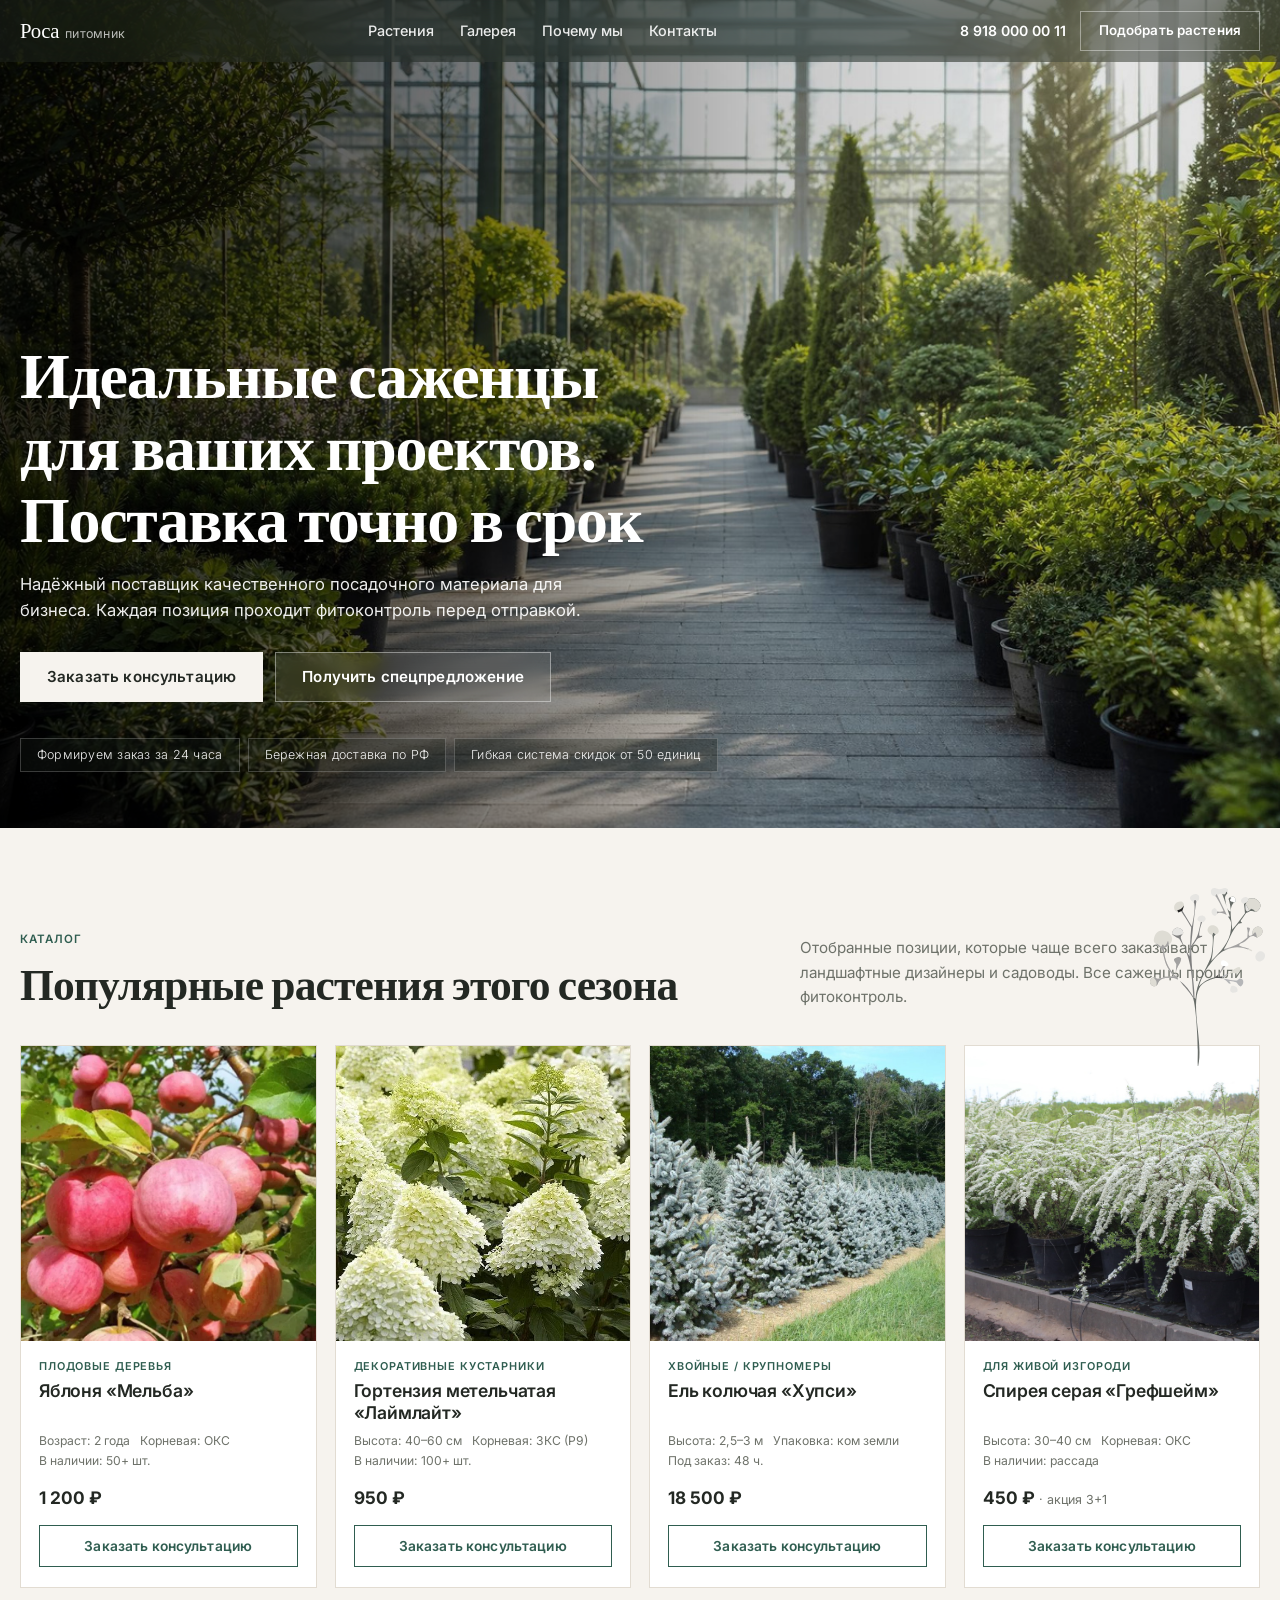
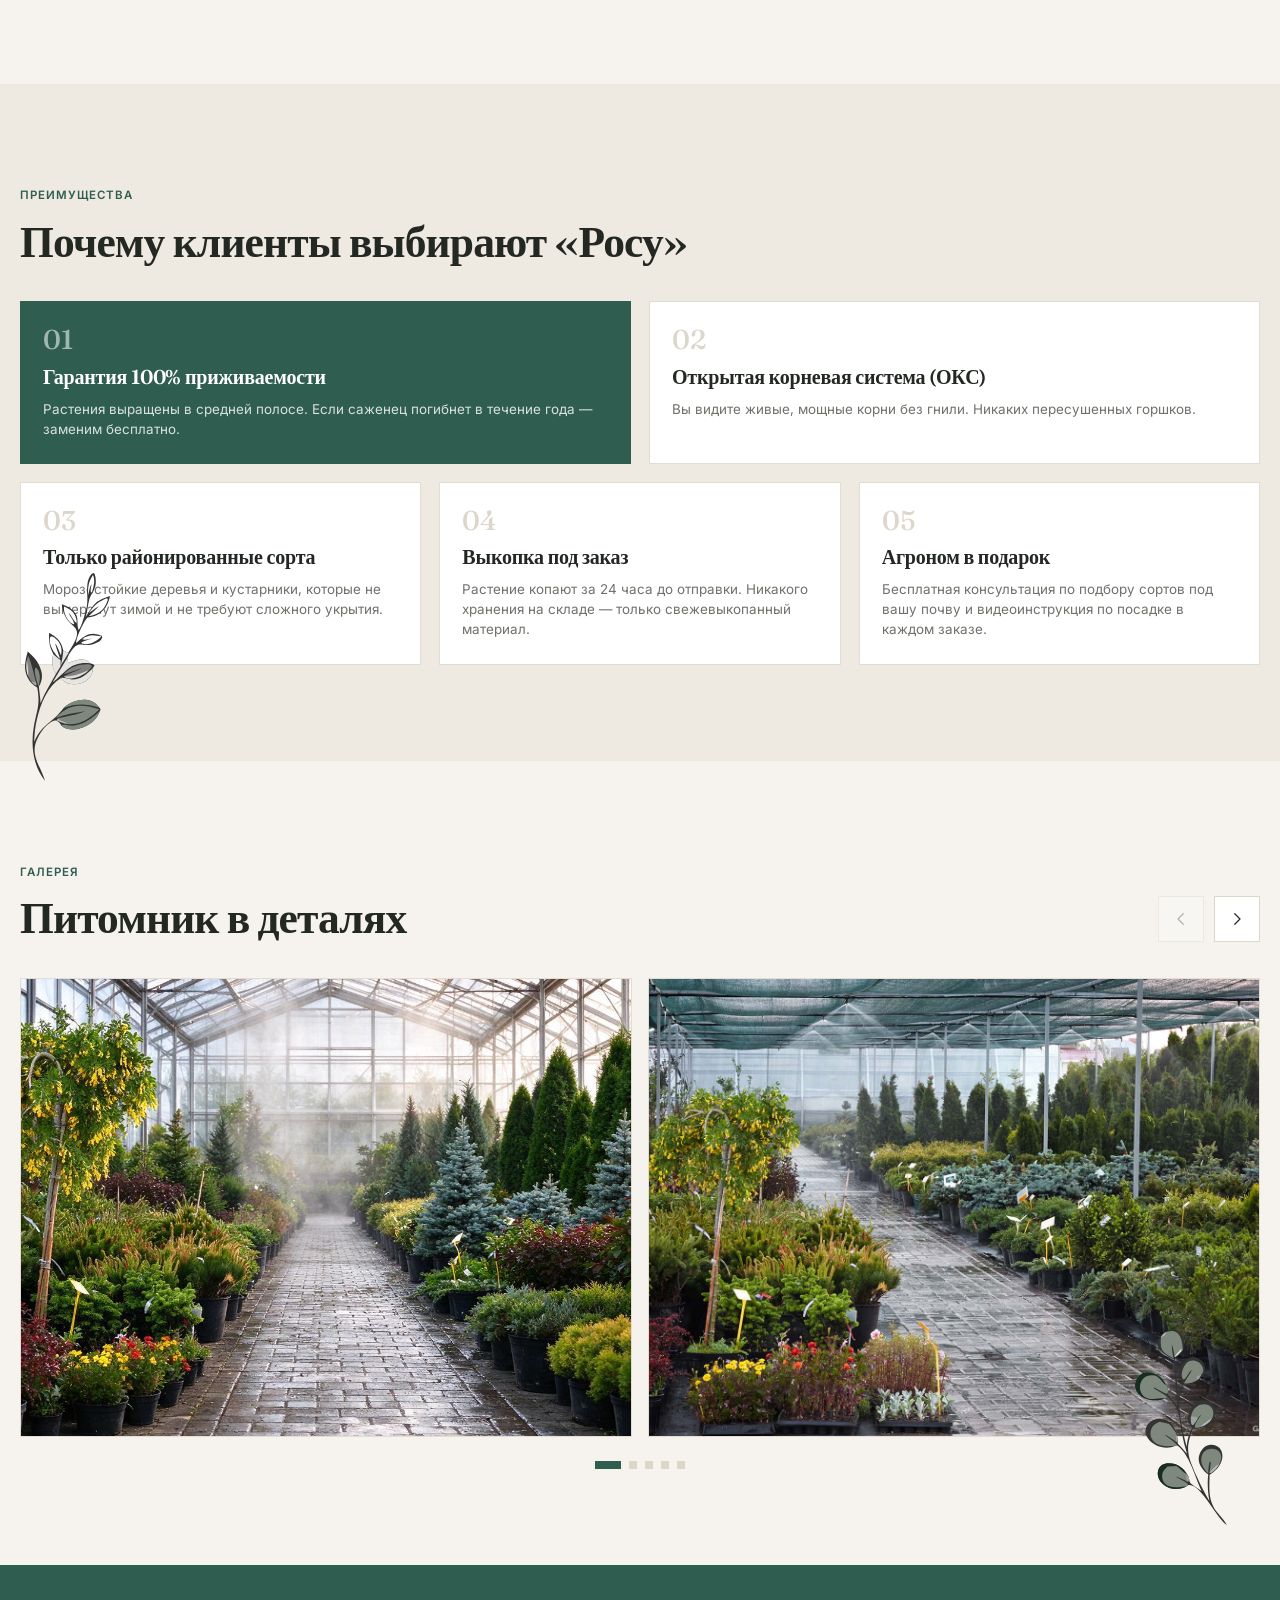
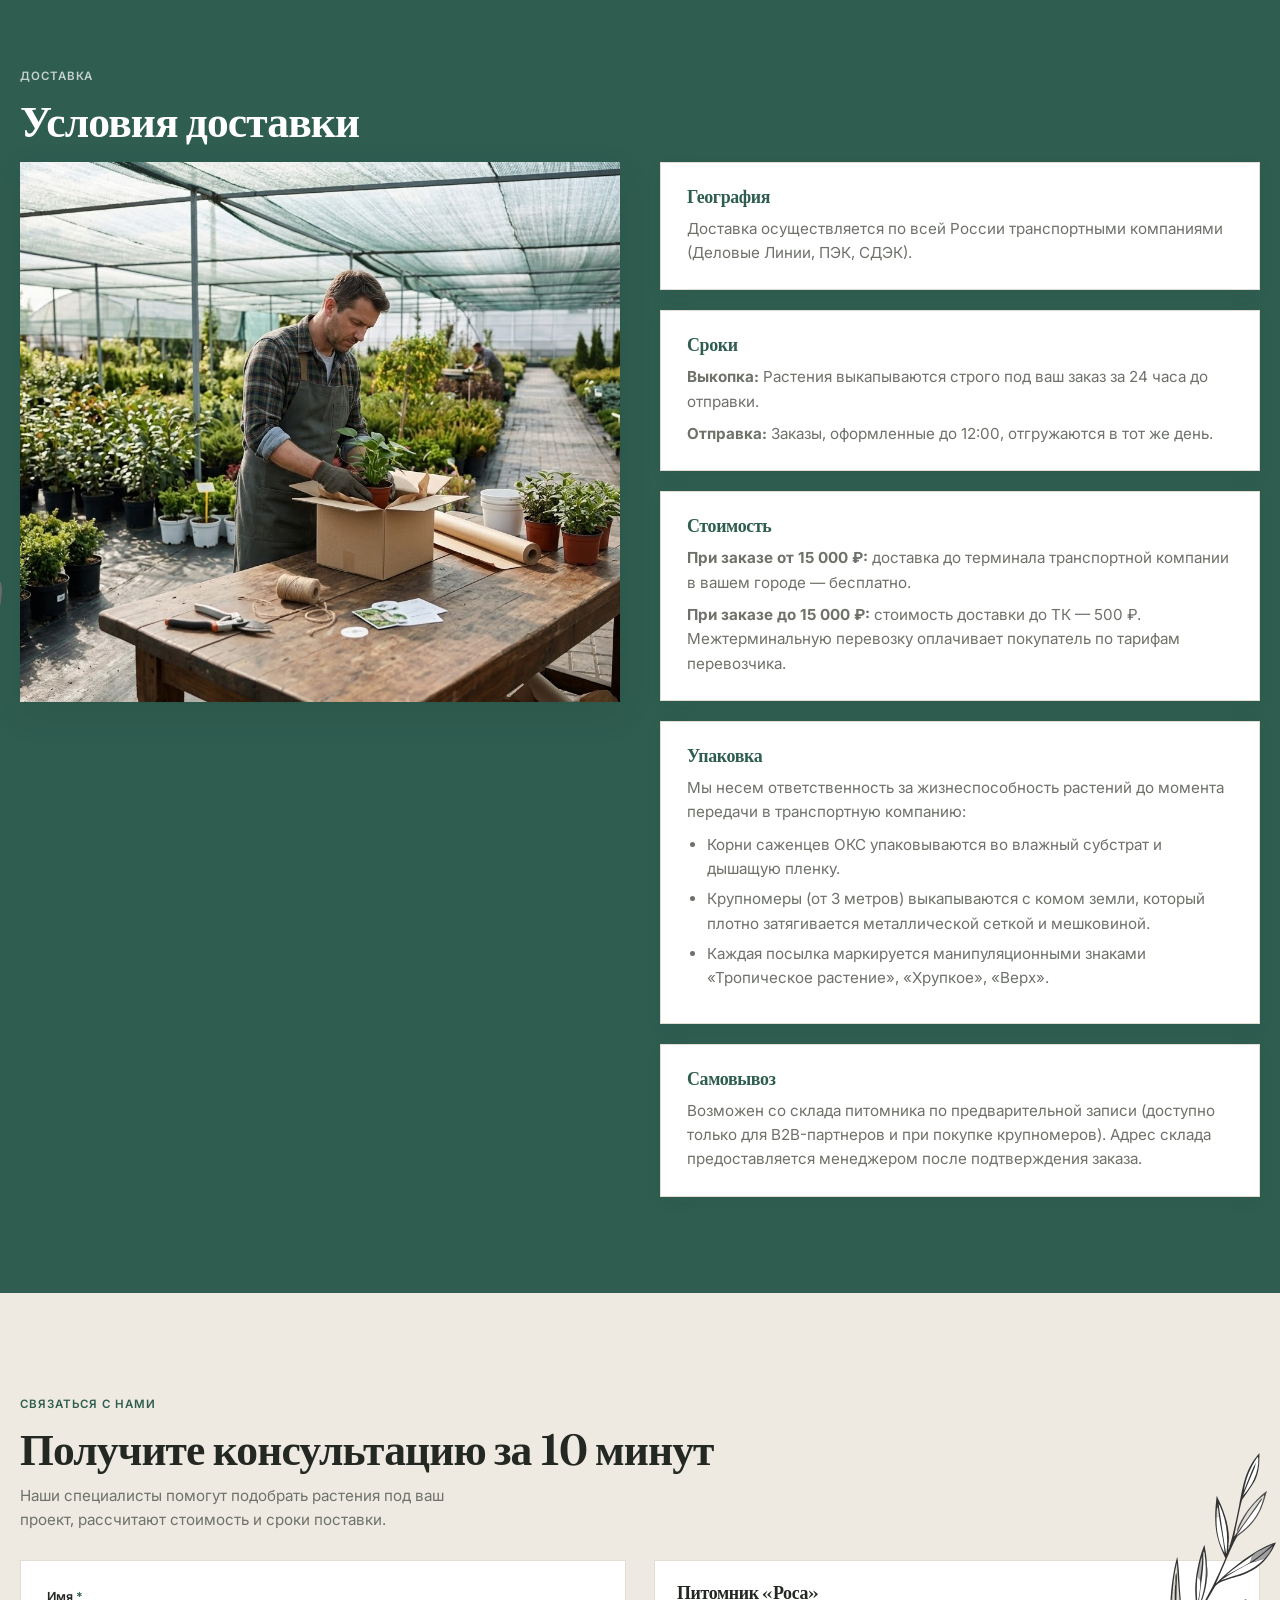
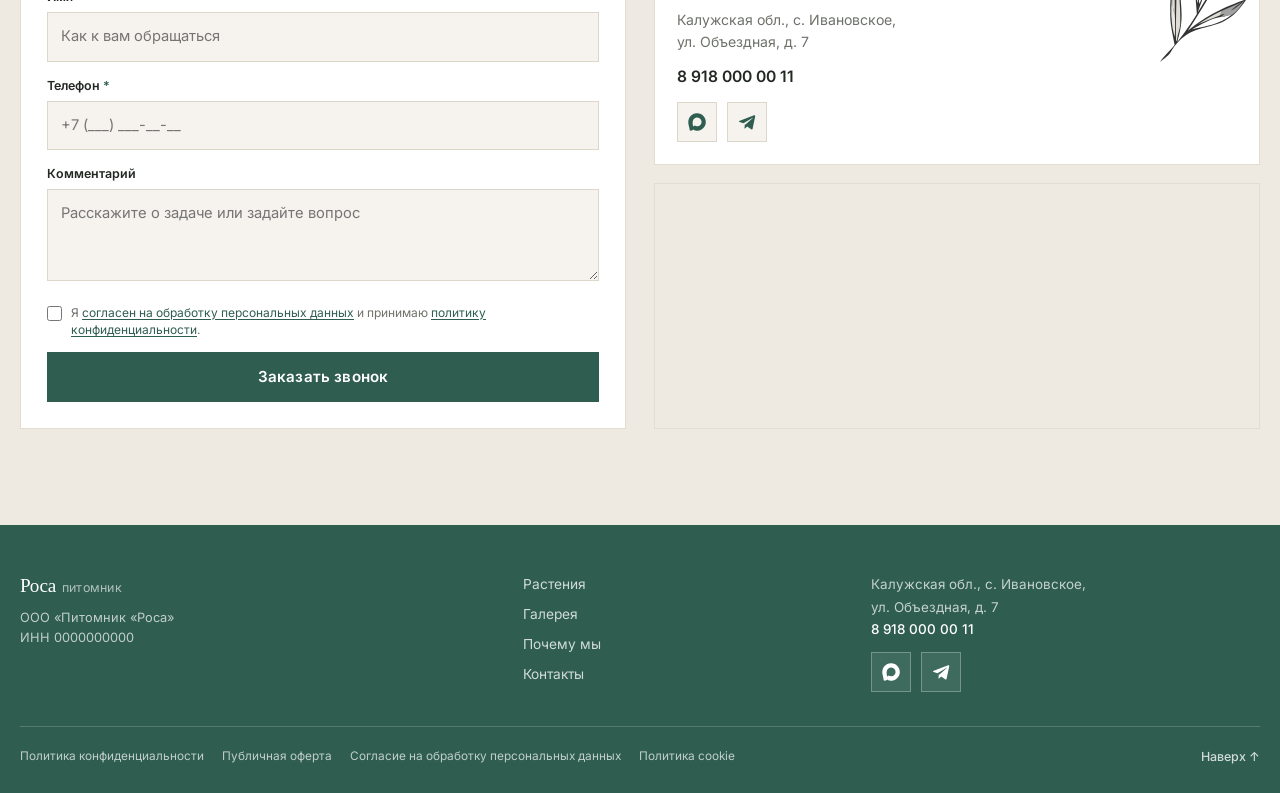
==== index.html @ e705f0ca "Цвет градиента на главном фото изменен на черный, отображение векторных иллюстраций отключено на моб" ====
<!doctype html>
<html lang="ru">
  <head>
    <meta charset="UTF-8" />
    <meta name="viewport" content="width=device-width, initial-scale=1.0" />
    <link rel="stylesheet" href="css/styles.css" />
    <script src="js/script.js" defer></script>
    <title>Питомник растений "Роса"</title>
    <link rel="icon" type="image/svg+xml" href="favicon.svg" />
    <meta
      name="description"
      content="Питомник «Роса»: декоративные деревья и кустарники, хвойные, многолетники. Саженцы с фитоконтролем, доставка по РФ, консультация агронома."
    />
    <link rel="preconnect" href="https://fonts.googleapis.com" />
    <link rel="preconnect" href="https://fonts.gstatic.com" crossorigin />
    <link
      href="https://fonts.googleapis.com/css2?family=Fraunces:opsz,wght@9..144,400;9..144,500;9..144,600;9..144,700&family=Inter:wght@300;400;500;600&display=swap"
      rel="stylesheet"
    />
  </head>
  <body>
    <!-- ===== HEADER ===== -->
    <header class="site-header" id="siteHeader">
      <div class="container header-inner">
        <a class="logo" href="#hero" aria-label="Питомник Роса — на главную">
          <span class="logo-main">Роса</span>
          <span class="logo-sub">питомник</span>
        </a>

        <nav class="main-nav" aria-label="Основная навигация">
          <a href="#products">Растения</a>
          <a href="#gallery">Галерея</a>
          <a href="#why">Почему мы</a>
          <a href="#contacts">Контакты</a>
        </nav>

        <div class="header-actions">
          <a class="header-phone" href="tel:+79180000011">8 918 000 00 11</a>
          <a class="btn header-cta" href="#contacts">Подобрать растения</a>
          <button
            class="burger"
            id="burger"
            type="button"
            aria-label="Открыть меню"
            aria-expanded="false"
            aria-controls="mobileMenu"
          >
            <span></span><span></span><span></span>
          </button>
        </div>
      </div>
    </header>

    <!-- ===== MOBILE MENU ===== -->
    <div class="mobile-menu" id="mobileMenu" aria-hidden="true">
      <button
        class="menu-close"
        id="menuClose"
        type="button"
        aria-label="Закрыть меню"
      >
        ×
      </button>
      <nav aria-label="Мобильная навигация">
        <a href="#products">Растения</a>
        <a href="#gallery">Галерея</a>
        <a href="#why">Почему мы</a>
        <a href="#contacts">Контакты</a>
      </nav>
      <div class="mobile-menu-actions">
        <a class="mobile-phone" href="tel:+79180000011">8 918 000 00 11</a>
        <a class="btn" href="#contacts">Подобрать растения</a>
      </div>
    </div>
    <div class="menu-overlay" id="menuOverlay"></div>

    <!-- ===== HERO ===== -->
    <section class="hero" id="hero">
      <div class="hero-bg" aria-hidden="true">
        <img src="images/rosa1.jpg" alt="" />
      </div>
      <div class="container">
        <div class="hero-content">
          <h1>
            Идеальные саженцы для ваших проектов.<br />Поставка точно в срок
          </h1>
          <p class="hero-sub">
            Надёжный поставщик качественного посадочного материала для бизнеса.
            Каждая позиция проходит фитоконтроль перед отправкой.
          </p>
          <div class="hero-cta">
            <a class="btn btn--light" href="#contacts">Заказать консультацию</a>
            <button
              class="btn btn--ghost"
              id="specialOfferBtn"
              type="button"
              onclick="getSpecialOffer()"
            >
              Получить спецпредложение
            </button>
          </div>
          <div class="hero-badges">
            <span class="hero-badge">Формируем заказ за 24 часа</span>
            <span class="hero-badge">Бережная доставка по РФ</span>
            <span class="hero-badge">Гибкая система скидок от 50 единиц</span>
          </div>
        </div>
      </div>
    </section>

    <!-- ===== PRODUCTS ===== -->
    <section class="section" id="products" style="position: relative;">
      <div class="decor decor-right decor-lg" style="top: 60px; right: -110px;">
        <img src="images/Группа 1.svg" alt="" />
      </div>
      <div class="container">
        <div class="section-head">
          <div>
            <span class="overline">Каталог</span>
            <h2>Популярные растения этого сезона</h2>
          </div>
          <p>
            Отобранные позиции, которые чаще всего заказывают ландшафтные
            дизайнеры и садоводы. Все саженцы прошли фитоконтроль.
          </p>
        </div>

        <div class="products-grid">
          <article class="product-card">
            <div class="product-media">
              <img
                src="images/melba.webp"
                alt="Саженец яблони Мельба"
                loading="lazy"
              />
            </div>
            <div class="product-body">
              <span class="product-tag">Плодовые деревья</span>
              <h3 class="product-title">Яблоня «Мельба»</h3>
              <div class="product-meta">
                <span>Возраст: 2 года</span>
                <span>Корневая: ОКС</span>
                <span>В наличии: 50+ шт.</span>
              </div>
              <div class="product-price">1 200 ₽</div>
              <div class="product-actions">
                <a class="btn btn--outline btn--small" href="#contacts"
                  >Заказать консультацию</a
                >
              </div>
            </div>
          </article>

          <article class="product-card">
            <div class="product-media">
              <img
                src="images/gortenziya.jpg"
                alt="Гортензия метельчатая Лаймлайт"
                loading="lazy"
              />
            </div>
            <div class="product-body">
              <span class="product-tag">Декоративные кустарники</span>
              <h3 class="product-title">Гортензия метельчатая «Лаймлайт»</h3>
              <div class="product-meta">
                <span>Высота: 40–60 см</span>
                <span>Корневая: ЗКС (Р9)</span>
                <span>В наличии: 100+ шт.</span>
              </div>
              <div class="product-price">950 ₽</div>
              <div class="product-actions">
                <a class="btn btn--outline btn--small" href="#contacts"
                  >Заказать консультацию</a
                >
              </div>
            </div>
          </article>

          <article class="product-card">
            <div class="product-media">
              <img
                src="images/el-kolyuchaya-hupsi-150-175.jpg"
                alt="Ель колючая Хупси"
                loading="lazy"
              />
            </div>
            <div class="product-body">
              <span class="product-tag">Хвойные / Крупномеры</span>
              <h3 class="product-title">Ель колючая «Хупси»</h3>
              <div class="product-meta">
                <span>Высота: 2,5–3 м</span>
                <span>Упаковка: ком земли</span>
                <span>Под заказ: 48 ч.</span>
              </div>
              <div class="product-price">18 500 ₽</div>
              <div class="product-actions">
                <a class="btn btn--outline btn--small" href="#contacts"
                  >Заказать консультацию</a
                >
              </div>
            </div>
          </article>

          <article class="product-card">
            <div class="product-media">
              <img
                src="images/spireya.jpg"
                alt="Спирея серая Грефшейм"
                loading="lazy"
              />
            </div>
            <div class="product-body">
              <span class="product-tag">Для живой изгороди</span>
              <h3 class="product-title">Спирея серая «Грефшейм»</h3>
              <div class="product-meta">
                <span>Высота: 30–40 см</span>
                <span>Корневая: ОКС</span>
                <span>В наличии: рассада</span>
              </div>
              <div class="product-price">
                450 ₽ <span class="price-note">· акция 3+1</span>
              </div>
              <div class="product-actions">
                <a class="btn btn--outline btn--small" href="#contacts"
                  >Заказать консультацию</a
                >
              </div>
            </div>
          </article>
        </div>
      </div>
    </section>

    <!-- ===== WHY (Преимущества) ===== -->
    <section class="section section--alt" id="why" style="position: relative;">
      <div class="decor decor-left decor-xl" style="bottom: -20px; left: 25px;">
        <img src="images/Группа 2.svg" alt="" />
      </div>
      <div class="container">
        <div class="section-head">
          <div>
            <span class="overline">Преимущества</span>
            <h2>Почему клиенты выбирают «Росу»</h2>
          </div>
        </div>

        <div class="why-grid">
          <article class="why-card why-card--accent">
            <span class="why-num">01</span>
            <h3 class="why-title">Гарантия 100% приживаемости</h3>
            <p class="why-text">
              Растения выращены в средней полосе. Если саженец погибнет в
              течение года — заменим бесплатно.
            </p>
          </article>
          <article class="why-card">
            <span class="why-num">02</span>
            <h3 class="why-title">Открытая корневая система (ОКС)</h3>
            <p class="why-text">
              Вы видите живые, мощные корни без гнили. Никаких пересушенных
              горшков.
            </p>
          </article>
          <article class="why-card">
            <span class="why-num">03</span>
            <h3 class="why-title">Только районированные сорта</h3>
            <p class="why-text">
              Морозостойкие деревья и кустарники, которые не вымерзнут зимой и
              не требуют сложного укрытия.
            </p>
          </article>
          <article class="why-card">
            <span class="why-num">04</span>
            <h3 class="why-title">Выкопка под заказ</h3>
            <p class="why-text">
              Растение копают за 24 часа до отправки. Никакого хранения на
              складе — только свежевыкопанный материал.
            </p>
          </article>
          <article class="why-card">
            <span class="why-num">05</span>
            <h3 class="why-title">Агроном в подарок</h3>
            <p class="why-text">
              Бесплатная консультация по подбору сортов под вашу почву и
              видеоинструкция по посадке в каждом заказе.
            </p>
          </article>
        </div>
      </div>
    </section>

    <!-- ===== GALLERY ===== -->
    <section class="section" id="gallery" style="position: relative;">
      <div class="decor decor-right decor-lg" style="bottom: 40px; right: -95px;">
        <img src="images/Группа 3.svg" alt="" />
      </div>
      <div class="container">
        <div class="section-head">
          <div>
            <span class="overline">Галерея</span>
            <h2>Питомник в деталях</h2>
          </div>
          <div class="gallery-controls">
            <button
              class="gallery-arrow"
              id="galleryPrev"
              type="button"
              aria-label="Предыдущие фотографии"
            >
              <svg
                viewBox="0 0 24 24"
                fill="none"
                stroke="currentColor"
                stroke-width="1.6"
                stroke-linecap="round"
                stroke-linejoin="round"
                aria-hidden="true"
              >
                <path d="M15 5l-7 7 7 7" />
              </svg>
            </button>
            <button
              class="gallery-arrow"
              id="galleryNext"
              type="button"
              aria-label="Следующие фотографии"
            >
              <svg
                viewBox="0 0 24 24"
                fill="none"
                stroke="currentColor"
                stroke-width="1.6"
                stroke-linecap="round"
                stroke-linejoin="round"
                aria-hidden="true"
              >
                <path d="M9 5l7 7-7 7" />
              </svg>
            </button>
          </div>
        </div>

        <div class="gallery-viewport">
          <div class="gallery-track" id="galleryTrack">
            <div class="gallery-slide">
              <img
                src="images/g1.jpg"
                alt="Фотография питомника 1"
                loading="lazy"
              />
            </div>
            <div class="gallery-slide">
              <img
                src="images/g2.jpg"
                alt="Фотография питомника 2"
                loading="lazy"
              />
            </div>
            <div class="gallery-slide">
              <img
                src="images/g3.jpg"
                alt="Фотография питомника 3"
                loading="lazy"
              />
            </div>
            <div class="gallery-slide">
              <img
                src="images/g4.jpg"
                alt="Фотография питомника 4"
                loading="lazy"
              />
            </div>
            <div class="gallery-slide">
              <img
                src="images/g5.jpg"
                alt="Фотография питомника 5"
                loading="lazy"
              />
            </div>
            <div class="gallery-slide">
              <img
                src="images/g6.jpg"
                alt="Фотография питомника 6"
                loading="lazy"
              />
            </div>
            <div class="gallery-slide">
              <img
                src="images/g7.jpg"
                alt="Фотография питомника 7"
                loading="lazy"
              />
            </div>
            <div class="gallery-slide">
              <img
                src="images/g8.jpg"
                alt="Фотография питомника 8"
                loading="lazy"
              />
            </div>
            <div class="gallery-slide">
              <img
                src="images/g9.jpg"
                alt="Фотография питомника 9"
                loading="lazy"
              />
            </div>
            <div class="gallery-slide">
              <img
                src="images/g10.jpg"
                alt="Фотография питомника 10"
                loading="lazy"
              />
            </div>
          </div>
        </div>

        <div
          class="gallery-dots"
          id="galleryDots"
          aria-label="Пагинация галереи"
        ></div>
      </div>
    </section>
    <!-- ===== DELIVERY ===== -->
    <section class="section section--alt" id="delivery" style="position: relative;">
      <div class="container">
        <div class="delivery-grid">
          <div class="delivery-left">
            <div class="decor decor-left decor-xl" style="position: absolute; bottom: 0; left: -115px;">
              <img src="images/Группа 4.svg" alt="" />
            </div>
            <div class="delivery-head">
              <span class="overline">Доставка</span>
              <h2>Условия доставки</h2>
            </div>
            <div class="delivery-media">
              <img src="images/upak.png" alt="Упаковка и отправка товара" />
            </div>
          </div>

          <div class="delivery-cards">
            <article class="delivery-card">
              <h3>География</h3>
              <p>
                Доставка осуществляется по всей России транспортными компаниями
                (Деловые Линии, ПЭК, СДЭК).
              </p>
            </article>

            <article class="delivery-card">
              <h3>Сроки</h3>
              <p><strong>Выкопка:</strong> Растения выкапываются строго под ваш заказ за 24 часа до отправки.</p>
              <p><strong>Отправка:</strong> Заказы, оформленные до 12:00, отгружаются в тот же день.</p>
            </article>

            <article class="delivery-card">
              <h3>Стоимость</h3>
              <p>
                <strong>При заказе от 15 000 ₽:</strong> доставка до терминала
                транспортной компании в вашем городе — бесплатно.
              </p>
              <p>
                <strong>При заказе до 15 000 ₽:</strong> стоимость доставки до ТК —
                500 ₽. Межтерминальную перевозку оплачивает покупатель по тарифам
                перевозчика.
              </p>
            </article>

            <article class="delivery-card">
              <h3>Упаковка</h3>
              <p>
                Мы несем ответственность за жизнеспособность растений до момента
                передачи в транспортную компанию:
              </p>
              <ul style="margin: 8px 0 8px 20px">
                <li>
                  Корни саженцев ОКС упаковываются во влажный субстрат и дышащую
                  пленку.
                </li>
                <li>
                  Крупномеры (от 3 метров) выкапываются с комом земли, который
                  плотно затягивается металлической сеткой и мешковиной.
                </li>
                <li>
                  Каждая посылка маркируется манипуляционными знаками
                  «Тропическое растение», «Хрупкое», «Верх».
                </li>
              </ul>
            </article>

            <article class="delivery-card">
              <h3>Самовывоз</h3>
              <p>
                Возможен со склада питомника по предварительной записи (доступно
                только для B2B-партнеров и при покупке крупномеров). Адрес склада
                предоставляется менеджером после подтверждения заказа.
              </p>
            </article>
          </div>
        </div>
      </div>
    </section>


    <!-- ===== CONTACTS ===== -->
    <section class="section section--alt" id="contacts" style="position: relative;">
      <div class="decor decor-right decor-md" style="top: 160px; right: -40px;">
        <img src="images/Группа 5.svg" alt="" />
      </div>
      <div class="container">
        <div class="contacts-intro">
          <span class="overline">Связаться с нами</span>
          <h2>Получите консультацию за 10 минут</h2>
          <p>
            Наши специалисты помогут подобрать растения под ваш проект,
            рассчитают стоимость и сроки поставки.
          </p>
        </div>

        <div class="contacts-grid">
          <!-- LEFT: form -->
          <form class="contact-form" id="contactForm" novalidate>
            <div class="form-fields">
              <div class="form-field">
                <label for="name">Имя <span class="req">*</span></label>
                <input
                  type="text"
                  id="name"
                  name="name"
                  placeholder="Как к вам обращаться"
                  required
                />
              </div>
              <div class="form-field">
                <label for="phone">Телефон <span class="req">*</span></label>
                <input
                  type="tel"
                  id="phone"
                  name="phone"
                  placeholder="+7 (___) ___-__-__"
                  required
                />
              </div>
              <div class="form-field">
                <label for="comment">Комментарий</label>
                <textarea
                  id="comment"
                  name="comment"
                  placeholder="Расскажите о задаче или задайте вопрос"
                ></textarea>
              </div>
              <label class="checkbox-row">
                <input type="checkbox" id="consent" name="consent" required />
                <span
                  >Я
                  <a href="consent.html" target="_blank" rel="noopener"
                    >согласен на обработку персональных данных</a
                  >
                  и принимаю
                  <a href="privacy.html" target="_blank" rel="noopener"
                    >политику конфиденциальности</a
                  >.</span
                >
              </label>
            </div>
            <div class="form-footer">
              <button class="btn form-submit" type="submit">
                Заказать звонок
              </button>
            </div>
          </form>

          <!-- RIGHT: contacts + map -->
          <div class="contact-details">
            <div class="contact-block">
              <h3>Питомник «Роса»</h3>
              <p class="contact-address">
                Калужская обл., с. Ивановское,<br />ул. Объездная, д. 7
              </p>
              <a class="contact-phone" href="tel:+79180000011"
                >8 918 000 00 11</a
              >
              <div class="messengers">
                <a
                  class="messenger-link js-demo-link"
                  href="#"
                  aria-label="MAX"
                >
                  <svg viewBox="0 0 720 720" aria-hidden="true">
                    <path
                      d="M350.4,9.6C141.8,20.5,4.1,184.1,12.8,390.4c3.8,90.3,40.1,168,48.7,253.7,2.2,22.2-4.2,49.6,21.4,59.3,31.5,11.9,79.8-8.1,106.2-26.4,9-6.1,17.6-13.2,24.2-22,27.3,18.1,53.2,35.6,85.7,43.4,143.1,34.3,299.9-44.2,369.6-170.3C799.6,291.2,622.5-4.6,350.4,9.6h0ZM269.4,504c-11.3,8.8-22.2,20.8-34.7,27.7-18.1,9.7-23.7-.4-30.5-16.4-21.4-50.9-24-137.6-11.5-190.9,16.8-72.5,72.9-136.3,150-143.1,78-6.9,150.4,32.7,183.1,104.2,72.4,159.1-112.9,316.2-256.4,218.6h0Z"
                    />
                  </svg>
                </a>
                <a
                  class="messenger-link js-demo-link"
                  href="#"
                  aria-label="Telegram"
                >
                  <svg viewBox="0 0 24 24" aria-hidden="true">
                    <path
                      d="M9.04 15.47l-.38 5.35c.54 0 .78-.23 1.06-.5l2.54-2.43 5.27 3.86c.97.53 1.66.25 1.92-.9L22.9 4.6c.3-1.4-.5-1.95-1.44-1.6L2.4 10.4c-1.37.53-1.35 1.3-.23 1.64l5.1 1.6L19.1 6.6c.56-.37 1.07-.17.65.2l-9.7 8.67z"
                    />
                  </svg>
                </a>
              </div>
            </div>

            <div class="map-wrap">
              <iframe
                src="https://yandex.ru/map-widget/v1/?ll=36.26%2C54.51&z=11&pt=36.26,54.51,pm2rdm"
                title="Питомник Роса на карте"
                loading="lazy"
                allowfullscreen
              ></iframe>
            </div>
          </div>
        </div>
      </div>
    </section>

    <!-- ===== FOOTER ===== -->
    <footer class="site-footer">
      <div class="container">
        <div class="footer-main">
          <div class="footer-brand">
            <a class="logo" href="#hero">
              <span class="logo-main">Роса</span>
              <span class="logo-sub">питомник</span>
            </a>
            <p>ООО «Питомник «Роса»<br />ИНН 0000000000</p>
          </div>
          <nav class="footer-nav" aria-label="Навигация в подвале">
            <a href="#products">Растения</a>
            <a href="#gallery">Галерея</a>
            <a href="#why">Почему мы</a>
            <a href="#contacts">Контакты</a>
          </nav>
          <div class="footer-contacts">
            <p>Калужская обл., с. Ивановское,<br />ул. Объездная, д. 7</p>
            <p><a href="tel:+79180000011">8 918 000 00 11</a></p>
            <div class="messengers">
              <a
                class="messenger-link js-demo-link"
                href="#"
                aria-label="MAX"
              >
                <svg viewBox="0 0 720 720" aria-hidden="true">
                  <path
                    d="M350.4,9.6C141.8,20.5,4.1,184.1,12.8,390.4c3.8,90.3,40.1,168,48.7,253.7,2.2,22.2-4.2,49.6,21.4,59.3,31.5,11.9,79.8-8.1,106.2-26.4,9-6.1,17.6-13.2,24.2-22,27.3,18.1,53.2,35.6,85.7,43.4,143.1,34.3,299.9-44.2,369.6-170.3C799.6,291.2,622.5-4.6,350.4,9.6h0ZM269.4,504c-11.3,8.8-22.2,20.8-34.7,27.7-18.1,9.7-23.7-.4-30.5-16.4-21.4-50.9-24-137.6-11.5-190.9,16.8-72.5,72.9-136.3,150-143.1,78-6.9,150.4,32.7,183.1,104.2,72.4,159.1-112.9,316.2-256.4,218.6h0Z"
                  />
                </svg>
              </a>
              <a
                class="messenger-link js-demo-link"
                href="#"
                aria-label="Telegram"
              >
                <svg viewBox="0 0 24 24" aria-hidden="true">
                  <path
                    d="M9.04 15.47l-.38 5.35c.54 0 .78-.23 1.06-.5l2.54-2.43 5.27 3.86c.97.53 1.66.25 1.92-.9L22.9 4.6c.3-1.4-.5-1.95-1.44-1.6L2.4 10.4c-1.37.53-1.35 1.3-.23 1.64l5.1 1.6L19.1 6.6c.56-.37 1.07-.17.65.2l-9.7 8.67z"
                  />
                </svg>
              </a>
            </div>
          </div>
        </div>

        <div class="footer-bottom">
          <div class="footer-legal">
            <a href="privacy.html">Политика конфиденциальности</a>
            <a href="offer.html">Публичная оферта</a>
            <a href="consent.html">Согласие на обработку персональных данных</a>
            <a href="cookies.html">Политика cookie</a>
          </div>
          <a class="to-top" href="#hero">Наверх ↑</a>
        </div>
      </div>
    </footer>

    <!-- ===== POPUP: Заявка отправлена ===== -->
    <div
      class="popup-overlay"
      id="popupOverlay"
      role="presentation"
      aria-hidden="true"
    >
      <div
        class="popup"
        role="dialog"
        aria-modal="true"
        aria-labelledby="popupTitle"
        aria-describedby="popupText"
      >
        <button
          class="popup-close"
          id="popupClose"
          type="button"
          aria-label="Закрыть уведомление"
        >
          ×
        </button>
        <div class="popup-icon" aria-hidden="true">
          <svg
            viewBox="0 0 24 24"
            fill="none"
            stroke="currentColor"
            stroke-width="2"
            stroke-linecap="round"
            stroke-linejoin="round"
          >
            <path d="M20 6L9 17l-5-5" />
          </svg>
        </div>
        <h3 id="popupTitle">Заявка отправлена</h3>
        <p id="popupText">
          Ожидайте звонок — специалист питомника свяжется с вами в течение 10
          минут.
        </p>
        <button class="btn" id="popupOk" type="button">Хорошо</button>
      </div>
    </div>

    <!-- ===== POPUP: Спецпредложение ===== -->
    <div
      class="popup-overlay"
      id="promoPopupOverlay"
      role="presentation"
      aria-hidden="true"
    >
      <div
        class="popup"
        role="dialog"
        aria-modal="true"
        aria-labelledby="promoPopupTitle"
        aria-describedby="promoPopupText"
      >
        <button
          class="popup-close"
          id="promoPopupClose"
          type="button"
          aria-label="Закрыть уведомление"
        >
          ×
        </button>
        <div
          class="popup-icon"
          aria-hidden="true"
          style="background: rgba(47, 93, 80, 0.15); color: var(--accent)"
        >
          <svg
            viewBox="0 0 24 24"
            fill="none"
            stroke="currentColor"
            stroke-width="2"
            stroke-linecap="round"
            stroke-linejoin="round"
          >
            <path
              d="M12 2L15.09 8.26L22 9.27L17 14.14L18.18 21.02L12 17.77L5.82 21.02L7 14.14L2 9.27L8.91 8.26L12 2Z"
            />
          </svg>
        </div>
        <h3 id="promoPopupTitle">Ваше спецпредложение</h3>
        <p id="promoPopupText">
          Скидка 10% на первый заказ по промокоду
          <strong style="color: var(--accent); font-size: 1.1em">РОСА10</strong
          >!
        </p>
        <button class="btn" id="promoPopupOk" type="button">Отлично</button>
      </div>
    </div>

    <!-- ===== LIGHTBOX (Увеличение фото) ===== -->
    <div class="lightbox" id="lightbox" aria-hidden="true" role="dialog">
      <button
        class="lightbox-close"
        id="lightboxClose"
        type="button"
        aria-label="Закрыть увеличенное фото"
      >
        &times;
      </button>
      <img
        class="lightbox-img"
        id="lightboxImg"
        src=""
        alt="Увеличенное фото"
      />
    </div>
    <!-- ===== POPUP: Демонстрационный сайт ===== -->
    <div
      class="popup-overlay"
      id="demoPopupOverlay"
      role="presentation"
      aria-hidden="true"
    >
      <div
        class="popup"
        role="dialog"
        aria-modal="true"
        aria-labelledby="demoPopupTitle"
      >
        <button
          class="popup-close"
          id="demoPopupClose"
          type="button"
          aria-label="Закрыть уведомление"
        >
          ×
        </button>
        <h3 id="demoPopupTitle">Демонстрационный сайт</h3>
        <p>
          Данный сайт является демонстрационным кейсом портфолио веб-дизайнера
          <a
            href="https://avt-web-design.tilda.ws/"
            target="_blank"
            rel="noopener"
            style="color: var(--accent); text-decoration: underline; font-weight: 600"
            >avt-web-design</a
          >.
        </p>
        <button class="btn" id="demoPopupOk" type="button">Хорошо</button>
      </div>
    </div>

  </body>
</html>
---- css/styles.css ----
/* ===== RESET & BASE ===== */
      *,
      *::before,
      *::after {
        box-sizing: border-box;
        margin: 0;
        padding: 0;
      }
      *,
      *::before,
      *::after {
        border-radius: 0 !important;
      }

      :root {
        --bg: #f6f3ee;
        --bg-alt: #efeae1;
        --card: #ffffff;
        --border: #e2dcd2;
        --text: #232823;
        --text-muted: #6e726a;
        --line: #dcd6cb;
        --accent: #2F5D50;
        --accent-hover: #3d7363;
        --radius: 12px;
        --radius-lg: 18px;
        --font-head: "Fraunces", serif;
        --font-body: "Inter", sans-serif;
        --header-h: 62px;
        --gap: 16px;
        --transition: 0.25s ease;
      }
      html {
        scroll-behavior: smooth;
      }
      html,
      body {
        overflow-x: clip;
      }
      body {
        font-family: var(--font-body);
        background: var(--bg);
        color: var(--text);
        font-size: 17px;
        line-height: 1.6;
        -webkit-font-smoothing: antialiased;
      }
      body.popup-open {
        overflow: hidden;
      }
      img {
        display: block;
        max-width: 100%;
        height: auto;
      }
      a {
        color: inherit;
        text-decoration: none;
      }
      button,
      input,
      textarea {
        font: inherit;
      }
      .container {
        width: min(1240px, 100% - 40px);
        margin-inline: auto;
        min-width: 0;
      }
      .section {
        padding: 96px 0;
      }
      .section--alt {
        background: var(--bg-alt);
      }

      /* ===== TYPOGRAPHY ===== */
      h1,
      h2,
      h3 {
        font-family: var(--font-head);
        font-weight: 600;
        line-height: 1.12;
        letter-spacing: -0.02em;
      }
      h1 {
        font-size: clamp(2rem, 5vw, 4.4rem);
      }
      h2 {
        font-size: clamp(1.6rem, 3.4vw, 3rem);
      }
      h3 {
        font-size: clamp(1.05rem, 1.4vw, 1.3rem);
      }
      .overline {
        font-family: var(--font-body);
        font-size: 0.72rem;
        font-weight: 600;
        letter-spacing: 0.08em;
        text-transform: uppercase;
        color: var(--accent);
        display: inline-block;
        margin-bottom: 12px;
      }
      .text-muted {
        color: var(--text-muted);
      }

      /* ===== BUTTONS ===== */
      .btn {
        display: inline-flex;
        align-items: center;
        justify-content: center;
        gap: 8px;
        min-height: 50px;
        padding: 0 26px;
        border-radius: 999px;
        border: 1px solid transparent;
        background: var(--accent);
        color: #fff;
        font-weight: 600;
        font-size: 0.95rem;
        letter-spacing: 0.01em;
        cursor: pointer;
        transition:
          transform 0.25s cubic-bezier(0.34, 1.56, 0.64, 1),
          background var(--transition),
          box-shadow var(--transition),
          border-color var(--transition),
          color var(--transition);
        white-space: nowrap;
      }
      .btn:hover {
        background: var(--accent-hover);
        box-shadow: 0 8px 20px rgba(47, 93, 80, 0.16);
        transform: translateY(-3px);
      }
      .btn:active {
        transform: translateY(0);
      }
      .btn--outline {
        background: transparent;
        color: var(--accent);
        border-color: var(--accent);
      }
      .btn--outline:hover {
        background: rgba(47, 93, 80, 0.06);
        box-shadow: none;
      }
      .btn--small {
        min-height: 42px;
        padding: 0 18px;
        font-size: 0.86rem;
      }

      .btn--light {
        background: var(--bg);
        border-color: var(--bg);
        color: var(--text);
        box-shadow: 0 6px 22px rgba(20, 28, 22, 0.22);
      }
      .btn--light:hover {
        background: #e7e1d4;
        border-color: #e7e1d4;
        color: var(--text);
        box-shadow: 0 12px 28px rgba(20, 28, 22, 0.28);
      }

      .btn--ghost {
        background: rgba(255, 255, 255, 0.08);
        border-color: rgba(255, 255, 255, 0.4);
        color: #fff;
        backdrop-filter: blur(8px);
        -webkit-backdrop-filter: blur(8px);
        box-shadow: none;
      }
      .btn--ghost:hover {
        background: #fff;
        border-color: #fff;
        color: var(--text);
        box-shadow: 0 8px 24px rgba(20, 28, 22, 0.2);
      }

      /* ===== HEADER (Матовое стекло без рамок) ===== */
      .site-header {
        position: fixed;
        inset: 0 0 auto 0;
        z-index: 100;
        height: var(--header-h);
        /* Темное полупрозрачное стекло на основе цвета --text для контраста со светлым текстом */
        background: rgba(35, 40, 35, 0.45);
        /* Плотный блюр, чтобы фон под шапкой превращался в однородную матовую массу */
        backdrop-filter: blur(30px) saturate(160%);
        -webkit-backdrop-filter: blur(30px) saturate(160%);
        /* Убираем рамки и тени по запросу */
        border-bottom: none;
        box-shadow: none;
        transition:
          transform 0.2s ease,
          background 0.3s ease;
        will-change: transform;
      }

      /* Фолбэк: если браузер не поддерживает блюр, делаем фон темнее для читаемости */
      @supports not (backdrop-filter: blur(1px)) {
        .site-header {
          background: rgba(35, 40, 35, 0.85);
        }
      }

      .site-header.is-hidden {
        transform: translateY(-100%);
      }
      .header-inner {
        height: 100%;
        display: flex;
        align-items: center;
        justify-content: space-between;
        gap: 20px;
      }

      /* Осветляем логотип */
      .logo {
        display: inline-flex;
        align-items: baseline;
        gap: 6px;
        font-family: var(--font-head);
        font-weight: 400;
        font-size: 1.3rem;
        letter-spacing: -0.02em;
        color: #fff; /* Белый */
        line-height: 1;
        white-space: nowrap;
        transition: opacity var(--transition);
      }
      .logo:hover {
        opacity: 0.8;
      }
      .logo-sub {
        font-family: var(--font-body);
        font-weight: 400;
        font-size: 0.78rem;
        color: rgba(255, 255, 255, 0.7); /* Полупрозрачный белый */
        letter-spacing: 0.02em;
      }

      /* Осветляем навигацию */
      .main-nav {
        display: flex;
        align-items: center;
        gap: 26px;
      }
      .main-nav a {
        font-size: 0.9rem;
        font-weight: 500;
        color: rgba(255, 255, 255, 0.9);
        transition: color var(--transition);
        position: relative;
      }
      .main-nav a::after {
        content: "";
        position: absolute;
        left: 0;
        bottom: -5px;
        width: 0;
        height: 1px;
        background: #fff;
        transition: width var(--transition);
      }
      .main-nav a:hover {
        color: #fff;
      }
      .main-nav a:hover::after {
        width: 100%;
      }

      .header-actions {
        display: flex;
        align-items: center;
        gap: 14px;
      }

      /* Осветляем телефон */
      .header-phone {
        font-weight: 600;
        font-size: 0.88rem;
        color: #fff;
        transition: color var(--transition);
        white-space: nowrap;
      }
      .header-phone:hover {
        color: rgba(255, 255, 255, 0.7);
      }

      /* Светлая кнопка в шапке вместо темной */
      .header-cta {
        min-height: 40px;
        padding: 0 18px;
        font-size: 0.84rem;
        background: transparent;
        color: #fff;
        border-color: rgba(255, 255, 255, 0.4);
        transition: all var(--transition);
      }
      .header-cta:hover {
        background: #fff;
        color: var(--text);
        border-color: #fff;
        box-shadow: none;
      }

      /* Бургер (светлый) */
      .burger {
        display: none;
        width: 40px;
        height: 40px;
        background: none;
        border: none;
        cursor: pointer;
        position: relative;
        padding: 0;
        flex-shrink: 0;
      }
      .burger span {
        display: block;
        position: absolute;
        left: 10px;
        width: 20px;
        height: 2px;
        background: #fff; /* Белый */
        border-radius: 2px;
        transition: 0.25s ease;
      }
      .burger span:nth-child(1) {
        top: 13px;
      }
      .burger span:nth-child(2) {
        top: 19px;
      }
      .burger span:nth-child(3) {
        top: 25px;
      }

      /* Mobile menu */
      .mobile-menu {
        position: fixed;
        top: 0;
        right: 0;
        width: min(320px, 85vw);
        height: 100vh;
        height: 100dvh;
        background: var(--bg);
        border-left: 1px solid var(--line);
        z-index: 200;
        padding: 72px 24px 28px;
        transform: translateX(105%);
        transition: transform 0.3s ease;
        display: flex;
        flex-direction: column;
        gap: 24px;
        overflow-y: auto;
      }
      .mobile-menu.is-open {
        transform: translateX(0);
      }
      .menu-close {
        position: absolute;
        top: 14px;
        right: 14px;
        width: 40px;
        height: 40px;
        background: none;
        border: none;
        font-size: 1.7rem;
        color: var(--text-muted);
        cursor: pointer;
        line-height: 1;
        border-radius: 50%;
        transition:
          background var(--transition),
          color var(--transition);
      }
      .menu-close:hover {
        background: rgba(0, 0, 0, 0.04);
        color: var(--text);
      }
      .mobile-menu nav {
        display: flex;
        flex-direction: column;
      }
      .mobile-menu nav a {
        padding: 14px 0;
        font-size: 1rem;
        font-family: var(--font-head);
        font-weight: 500;
        border-bottom: 1px solid var(--line);
        color: var(--text);
        transition: color var(--transition);
      }
      .mobile-menu nav a:hover {
        color: var(--accent);
      }
      .mobile-menu-actions {
        display: flex;
        flex-direction: column;
        gap: 12px;
        margin-top: auto;
      }
      .mobile-menu-actions .mobile-phone {
        font-size: 1rem;
        font-weight: 600;
        color: var(--text);
        text-align: center;
      }
      .menu-overlay {
        position: fixed;
        inset: 0;
        background: rgba(35, 40, 35, 0.4);
        opacity: 0;
        pointer-events: none;
        z-index: 150;
        transition: opacity 0.3s ease;
      }
      .menu-overlay.is-open {
        opacity: 1;
        pointer-events: auto;
      }
      body.menu-open {
        overflow: hidden;
      }

      /* ===== HERO ===== */
      .hero {
        position: relative;
        min-height: 92vh;
        min-height: 92svh;
        display: flex;
        align-items: flex-end;
        padding-top: calc(var(--header-h) + 40px);
        padding-bottom: 56px;
        overflow: hidden;
        color: #fff;
      }
      .hero-bg {
        position: absolute;
        inset: 0;
        z-index: 0;
        overflow: hidden;
      }
      .hero-bg img {
        width: 100%;
        height: 100%;
        object-fit: cover;
        object-position: center 45%;
        animation: heroZoom 22s ease-in-out infinite alternate;
        transform-origin: 55% 45%;
      }
      @keyframes heroZoom {
        0% {
          transform: scale(1) translate(0, 0);
        }
        100% {
          transform: scale(1.12) translate(-1.5%, -1%);
        }
      }

      .hero::after {
        content: "";
        position: absolute;
        inset: 0;
        z-index: 1;
        pointer-events: none;
        background: linear-gradient(
          90deg,
          rgba(0, 0, 0, 0.82) 0%,
          rgba(0, 0, 0, 0.55) 35%,
          rgba(0, 0, 0, 0.22) 60%,
          rgba(0, 0, 0, 0.10) 80%
        );
      }

      .hero .container {
        position: relative;
        z-index: 2;
      }
      .hero-content {
        max-width: 820px;
      }
      .hero h1 {
        color: #fff;
        text-wrap: balance;
        margin-bottom: 18px;
        text-shadow: 0 1px 2px rgba(0, 0, 0, 0.16);
      }
      .hero-sub {
        font-size: clamp(0.95rem, 1.3vw, 1.15rem);
        line-height: 1.55;
        color: rgba(255, 255, 255, 0.92);
        max-width: 600px;
        margin-bottom: 28px;
      }
      .hero-cta {
        margin-bottom: 36px;
        display: flex;
        flex-wrap: wrap;
        gap: 12px;
      }
      .hero-badges {
        display: flex;
        flex-wrap: wrap;
        gap: 8px;
      }
      .hero-badge {
        padding: 8px 16px;
        border-radius: 999px;
        border: 1px solid rgba(255, 255, 255, 0.2);
        background: rgba(22, 28, 23, 0.32);
        font-family: var(--font-body);
        font-weight: 300;
        font-size: 0.78rem;
        letter-spacing: 0.02em;
        color: rgba(255, 255, 255, 0.94);
        line-height: 1.3;
      }

      /* ===== SECTION HEAD ===== */
      .section-head {
        display: flex;
        align-items: flex-end;
        justify-content: space-between;
        gap: 24px;
        margin-bottom: 36px;
        flex-wrap: wrap;
      }
      .section-head h2 {
        max-width: 700px;
      }
      .section-head p {
        max-width: 460px;
        color: var(--text-muted);
        font-size: 0.95rem;
      }

      /* ===== PRODUCTS ===== */
      .products-grid {
        display: grid;
        grid-template-columns: repeat(4, 1fr);
        gap: 18px;
        align-items: stretch;
      }
      .product-card {
        background: var(--card);
        border: 1px solid var(--border);
        border-radius: var(--radius-lg);
        overflow: hidden;
        display: flex;
        flex-direction: column;
        transition:
          transform var(--transition),
          box-shadow var(--transition),
          border-color var(--transition);
      }
      .product-card:hover {
        transform: translateY(-5px);
        box-shadow: 0 16px 40px rgba(35, 40, 35, 0.09);
        border-color: var(--line);
      }
      .product-media {
        aspect-ratio: 1 / 1;
        overflow: hidden;
        background: var(--bg-alt);
        flex-shrink: 0;
      }
      .product-media img {
        width: 100%;
        height: 100%;
        object-fit: cover;
        transition: transform 0.55s ease;
      }
      .product-card:hover .product-media img {
        transform: scale(1.04);
      }

      .product-body {
        padding: 18px 18px 20px;
        display: flex;
        flex-direction: column;
        flex: 1;
        min-width: 0;
      }
      .product-tag {
        font-size: 0.68rem;
        font-weight: 600;
        letter-spacing: 0.08em;
        text-transform: uppercase;
        color: var(--accent);
        line-height: 1.4;
        margin-bottom: 6px;
      }
      .product-title {
        font-family: var(--font-body);
        font-size: 1.1rem;
        font-weight: 600;
        line-height: 1.25;
        letter-spacing: -0.01em;
        min-height: 2.5em;
        margin-bottom: 8px;
      }
      .product-meta {
        display: flex;
        flex-wrap: wrap;
        align-content: flex-start;
        gap: 2px 10px;
        font-size: 0.76rem;
        line-height: 1.45;
        color: var(--text-muted);
        min-height: 4.35em;
      }
      .product-meta span {
        display: block;
      }
      .product-price {
        font-weight: 700;
        font-size: 1.08rem;
        line-height: 1.3;
        color: var(--text);
        margin-top: 2px;
        min-height: 1.3em;
      }
      .product-price .price-note {
        font-weight: 400;
        font-size: 0.78rem;
        color: var(--text-muted);
      }
      .product-actions {
        margin-top: auto;
        padding-top: 16px;
      }
      .product-actions .btn {
        width: 100%;
      }

      /* ===== WHY (Преимущества) ===== */
      .why-grid {
        display: grid;
        grid-template-columns: repeat(6, 1fr);
        gap: 18px;
      }
      .why-card {
        background: var(--card);
        border: 1px solid var(--border);
        border-radius: var(--radius-lg);
        padding: 24px 22px;
        display: flex;
        flex-direction: column;
        gap: 10px;
        transition:
          transform var(--transition),
          box-shadow var(--transition),
          border-color var(--transition),
          background-color var(--transition);
        min-width: 0;
        overflow: hidden;
      }
      .why-card:hover {
        transform: translateY(-5px);
        box-shadow: 0 16px 36px rgba(35, 40, 35, 0.08);
        border-color: var(--line);
        background: #f1f5f2;
      }
      .why-card--accent {
        background: var(--accent);
        border-color: var(--accent);
        color: #fff;
      }
      .why-card--accent:hover {
        background: var(--accent-hover);
        border-color: var(--accent-hover);
      }
      .why-card--accent .why-num {
        color: rgba(255, 255, 255, 0.55);
      }
      .why-card--accent .why-title {
        color: #fff;
      }
      .why-card--accent .why-text {
        color: rgba(255, 255, 255, 0.82);
      }

      .why-num {
        font-family: var(--font-head);
        font-size: 1.7rem;
        font-weight: 500;
        color: var(--line);
        line-height: 1;
        transition:
          transform 0.3s cubic-bezier(0.34, 1.56, 0.64, 1),
          color 0.3s ease;
        transform-origin: left center;
      }
      .why-card:hover .why-num {
        transform: scale(1.15);
        color: var(--accent);
      }
      .why-card--accent:hover .why-num {
        color: #fff;
      }
      .why-title {
        font-family: var(--font-head);
        font-size: 1.25rem;
        font-weight: 600;
        line-height: 1.25;
        letter-spacing: -0.01em;
      }
      .why-text {
        font-size: 0.84rem;
        line-height: 1.5;
        color: var(--text-muted);
      }

      .why-card:nth-child(1) {
        grid-column: span 3;
      }
      .why-card:nth-child(2) {
        grid-column: span 3;
      }
      .why-card:nth-child(3) {
        grid-column: span 2;
      }
      .why-card:nth-child(4) {
        grid-column: span 2;
      }
      .why-card:nth-child(5) {
        grid-column: span 2;
      }

      /* ===== GALLERY ===== */
      .gallery-controls {
        display: flex;
        gap: 10px;
        flex-shrink: 0;
      }
      .gallery-arrow {
        width: 46px;
        height: 46px;
        border-radius: 50%;
        border: 1px solid var(--line);
        background: var(--card);
        color: var(--text);
        display: inline-flex;
        align-items: center;
        justify-content: center;
        cursor: pointer;
        transition:
          border-color var(--transition),
          color var(--transition),
          background var(--transition),
          opacity var(--transition),
          transform var(--transition);
      }
      .gallery-arrow:hover:not(:disabled) {
        border-color: var(--accent);
        color: var(--accent);
        background: rgba(47, 93, 80, 0.05);
        transform: translateY(-2px);
      }
      .gallery-arrow:disabled {
        opacity: 0.32;
        cursor: default;
      }
      .gallery-arrow svg {
        width: 18px;
        height: 18px;
      }

      .gallery-viewport {
        overflow: hidden;
      }
      .gallery-track {
        display: flex;
        gap: var(--gap);
        transition: transform 0.5s cubic-bezier(0.4, 0, 0.2, 1);
        will-change: transform;
      }
      .gallery-slide {
        flex: 0 0 calc((100% - var(--gap)) / 2);
        aspect-ratio: 4 / 3;
        border-radius: var(--radius-lg);
        overflow: hidden;
        border: 1px solid var(--border);
        background: var(--bg-alt);
        cursor: zoom-in;
      }
      .gallery-slide img {
        width: 100%;
        height: 100%;
        object-fit: cover;
        transition: transform 0.6s ease;
      }
      .gallery-slide:hover img {
        transform: scale(1.06);
      }

      .gallery-dots {
        display: flex;
        justify-content: center;
        align-items: center;
        gap: 8px;
        margin-top: 24px;
      }
      .gallery-dot {
        width: 8px;
        height: 8px;
        padding: 0;
        border: none;
        border-radius: 999px;
        background: var(--line);
        cursor: pointer;
        transition:
          width var(--transition),
          background var(--transition);
      }
      .gallery-dot:hover {
        background: var(--text-muted);
      }
      .gallery-dot.is-active {
        width: 26px;
        background: var(--accent);
      }

      /* ===== DELIVERY ===== */
      .delivery-grid {
        display: grid;
        grid-template-columns: 1fr 1fr;
        gap: 40px;
        align-items: start;
      }

      /* ===== DECORATIVE IMAGES ===== */
      .decor {
        position: absolute;
        pointer-events: none;
        z-index: 1;
      }
      .decor img {
        display: block;
        max-width: none;
        width: auto;
        height: auto;
      }
      .decor-md {
        width: 160px;
      }
      .decor-lg {
        width: 240px;
      }
      .decor-xl {
        width: 360px;
      }
      .delivery-cards {
        display: flex;
        flex-direction: column;
        gap: 20px;
      }
      .delivery-card {
        background: var(--card);
        border: 1px solid var(--border);
        border-radius: var(--radius-lg);
        padding: 24px 26px;
        box-shadow: 0 4px 18px rgba(35, 40, 35, 0.04);
      }
      .delivery-card h3 {
        margin-bottom: 10px;
        color: var(--accent);
      }
      .delivery-card p {
        color: var(--text-muted);
        font-size: 0.95rem;
        line-height: 1.6;
        margin-bottom: 8px;
      }
      .delivery-card p:last-child {
        margin-bottom: 0;
      }
      .delivery-card ul {
        color: var(--text-muted);
        font-size: 0.95rem;
        line-height: 1.6;
      }
      .delivery-card li {
        margin-bottom: 6px;
      }
      #delivery {
        background: var(--accent);
      }
      .delivery-left {
        position: sticky;
        top: calc(var(--header-h) + 24px);
        align-self: start;
      }
      .delivery-head {
        margin-bottom: 16px;
      }
      .delivery-head .overline {
        color: rgba(255, 255, 255, 0.72);
      }
      .delivery-head h2 {
        color: #fff;
      }
      .delivery-media {
        height: 540px;
        overflow: hidden;
        border-radius: var(--radius-lg);
        box-shadow: 0 12px 32px rgba(35, 40, 35, 0.12);
      }
      .delivery-media img {
        width: 100%;
        height: 100%;
        object-fit: cover;
        display: block;
      }

      @media (max-width: 900px) {
        .delivery-grid {
          grid-template-columns: 1fr;
        }
        .delivery-media {
          position: static;
          order: -1;
          height: 320px;
        }
        .delivery-cards {
          margin-top: 0;
        }
        .delivery-card {
          min-height: auto;
        }
      }


      /* ===== CONTACTS ===== */
      .contacts-intro {
        max-width: 720px;
        margin-bottom: 28px;
      }
      .contacts-intro p {
        color: var(--text-muted);
        max-width: 480px;
        margin-top: 10px;
        font-size: 0.95rem;
      }

      .contacts-grid {
        display: grid;
        grid-template-columns: 1fr 1fr;
        gap: 28px;
        align-items: stretch;
      }

      .contact-form {
        display: flex;
        flex-direction: column;
        background: var(--card);
        border: 1px solid var(--border);
        border-radius: var(--radius-lg);
        padding: 26px;
        min-width: 0;
      }
      .form-field {
        margin-bottom: 14px;
      }
      .form-field label {
        display: block;
        font-size: 0.78rem;
        font-weight: 600;
        margin-bottom: 5px;
        color: var(--text);
      }
      .form-field label .req {
        color: var(--accent);
      }
      .form-field input,
      .form-field textarea {
        width: 100%;
        border: 1px solid var(--line);
        border-radius: 9px;
        background: var(--bg);
        padding: 12px 13px;
        font-size: 0.92rem;
        color: var(--text);
        transition:
          border-color var(--transition),
          box-shadow var(--transition);
      }
      .form-field input:focus,
      .form-field textarea:focus {
        outline: none;
        border-color: var(--accent);
        box-shadow: 0 0 0 3px rgba(47, 93, 80, 0.12);
      }
      .form-field textarea {
        min-height: 92px;
        resize: vertical;
      }
      .checkbox-row {
        display: flex;
        align-items: flex-start;
        gap: 9px;
        font-size: 0.75rem;
        color: var(--text-muted);
        line-height: 1.45;
        margin: 4px 0 14px;
      }
      .checkbox-row input {
        width: 15px;
        height: 15px;
        margin-top: 2px;
        accent-color: var(--accent);
        flex-shrink: 0;
      }
      .checkbox-row a {
        color: var(--accent);
        text-decoration: underline;
        text-underline-offset: 2px;
      }
      .checkbox-row a:hover {
        color: var(--accent-hover);
      }

      .form-footer {
        margin-top: auto;
      }
      .form-submit {
        width: 100%;
      }

      .contact-details {
        display: flex;
        flex-direction: column;
        gap: 18px;
        min-width: 0;
      }
      .contact-block {
        flex-shrink: 0;
        background: var(--card);
        border: 1px solid var(--border);
        border-radius: var(--radius-lg);
        padding: 22px;
      }
      .contact-block h3 {
        margin-bottom: 6px;
      }
      .contact-address {
        font-size: 0.88rem;
        color: var(--text-muted);
        line-height: 1.55;
        margin-bottom: 10px;
      }
      .contact-phone {
        display: inline-block;
        font-weight: 600;
        font-size: 0.98rem;
        color: var(--text);
        transition: color var(--transition);
      }
      .contact-phone:hover {
        color: var(--accent);
      }
      .messengers {
        display: flex;
        gap: 10px;
        margin-top: 12px;
      }
      .messenger-link {
        display: inline-flex;
        align-items: center;
        justify-content: center;
        width: 40px;
        height: 40px;
        border-radius: 50%;
        border: 1px solid var(--line);
        background: var(--bg);
        transition:
          border-color var(--transition),
          background var(--transition),
          transform var(--transition);
      }
      .messenger-link:hover {
        border-color: var(--accent);
        background: rgba(47, 93, 80, 0.06);
        transform: translateY(-2px);
      }
      .messenger-link svg {
        width: 18px;
        height: 18px;
        fill: var(--accent);
      }

      .map-wrap {
        flex: 1;
        min-height: 240px;
        position: relative;
        border-radius: var(--radius-lg);
        overflow: hidden;
        border: 1px solid var(--border);
        background: var(--bg-alt);
      }
      .map-wrap iframe {
        position: absolute;
        inset: 0;
        width: 100%;
        height: 100%;
        border: 0;
      }

      /* ===== POPUP ===== */
      .popup-overlay {
        position: fixed;
        inset: 0;
        z-index: 300;
        display: flex;
        align-items: center;
        justify-content: center;
        padding: 16px;
        background: rgba(20, 26, 21, 0.5);
        backdrop-filter: blur(4px);
        opacity: 0;
        visibility: hidden;
        pointer-events: none;
        transition:
          opacity 0.25s ease,
          visibility 0.25s ease;
      }
      .popup-overlay.is-open {
        opacity: 1;
        visibility: visible;
        pointer-events: auto;
      }
      .popup {
        position: relative;
        width: min(420px, 100%);
        background: var(--card);
        border: 1px solid var(--border);
        border-radius: var(--radius-lg);
        padding: 34px 26px 26px;
        text-align: center;
        box-shadow: 0 24px 64px rgba(20, 26, 21, 0.28);
        transform: translateY(14px) scale(0.98);
        transition: transform 0.25s ease;
      }
      .popup-overlay.is-open .popup {
        transform: none;
      }
      .popup-close {
        position: absolute;
        top: 10px;
        right: 10px;
        width: 36px;
        height: 36px;
        border: none;
        background: none;
        font-size: 1.5rem;
        line-height: 1;
        color: var(--text-muted);
        cursor: pointer;
        border-radius: 50%;
        transition:
          background var(--transition),
          color var(--transition);
      }
      .popup-close:hover {
        background: rgba(35, 40, 35, 0.05);
        color: var(--text);
      }
      .popup-icon {
        width: 56px;
        height: 56px;
        border-radius: 50%;
        background: rgba(47, 93, 80, 0.1);
        color: var(--accent);
        display: flex;
        align-items: center;
        justify-content: center;
        margin: 0 auto 16px;
      }
      .popup-icon svg {
        width: 26px;
        height: 26px;
      }
      .popup h3 {
        font-family: var(--font-head);
        font-size: 1.3rem;
        font-weight: 600;
        letter-spacing: -0.01em;
        margin-bottom: 8px;
      }
      .popup p {
        font-size: 0.9rem;
        line-height: 1.55;
        color: var(--text-muted);
        margin-bottom: 22px;
      }
      .popup .btn {
        width: 100%;
      }

      /* ===== LIGHTBOX ===== */
      .lightbox {
        position: fixed;
        inset: 0;
        z-index: 400;
        background: rgba(15, 20, 16, 0.85);
        backdrop-filter: blur(8px);
        -webkit-backdrop-filter: blur(8px);
        display: flex;
        align-items: center;
        justify-content: center;
        opacity: 0;
        visibility: hidden;
        pointer-events: none;
        transition:
          opacity 0.3s ease,
          visibility 0.3s ease;
      }
      .lightbox.is-open {
        opacity: 1;
        visibility: visible;
        pointer-events: auto;
      }
      .lightbox-img {
        max-width: 90vw;
        max-height: 85vh;
        border-radius: var(--radius-lg);
        box-shadow: 0 20px 60px rgba(0, 0, 0, 0.4);
        transform: scale(0.96);
        transition: transform 0.3s ease;
      }
      .lightbox.is-open .lightbox-img {
        transform: scale(1);
      }
      .lightbox-close {
        position: absolute;
        top: 24px;
        right: 24px;
        width: 48px;
        height: 48px;
        border-radius: 50%;
        background: rgba(255, 255, 255, 0.1);
        border: 1px solid rgba(255, 255, 255, 0.2);
        color: #fff;
        font-size: 2rem;
        line-height: 1;
        display: flex;
        align-items: center;
        justify-content: center;
        cursor: pointer;
        transition:
          background var(--transition),
          transform var(--transition);
      }
      .lightbox-close:hover {
        background: rgba(255, 255, 255, 0.25);
        transform: scale(1.1);
      }

      /* ===== FOOTER (тёмный, акцентный) ===== */
      .site-footer {
        background: var(--accent);
        color: rgba(255, 255, 255, 0.78);
        padding: 48px 0 26px;
      }
      .footer-main {
        display: grid;
        grid-template-columns: 1.2fr 0.8fr 1fr;
        gap: 36px;
        margin-bottom: 34px;
      }
      .footer-brand .logo {
        margin-bottom: 12px;
        font-size: 1.2rem;
        color: #fff;
      }
      .footer-brand .logo-sub {
        color: rgba(255, 255, 255, 0.62);
      }
      .footer-brand p {
        font-size: 0.8rem;
        color: rgba(255, 255, 255, 0.7);
        line-height: 1.6;
        max-width: 320px;
      }
      .footer-nav {
        display: flex;
        flex-direction: column;
        gap: 8px;
      }
      .footer-nav a {
        font-size: 0.86rem;
        color: rgba(255, 255, 255, 0.78);
        transition: color var(--transition);
      }
      .footer-nav a:hover {
        color: #fff;
      }
      .footer-contacts {
        font-size: 0.84rem;
        color: rgba(255, 255, 255, 0.72);
        line-height: 1.65;
      }
      .footer-contacts a {
        color: #fff;
        font-weight: 500;
        transition: color var(--transition);
      }
      .footer-contacts a:hover {
        color: rgba(255, 255, 255, 0.72);
      }
      .site-footer .messenger-link {
        border-color: rgba(255, 255, 255, 0.28);
        background: rgba(255, 255, 255, 0.08);
      }
      .site-footer .messenger-link:hover {
        border-color: rgba(255, 255, 255, 0.7);
        background: rgba(255, 255, 255, 0.16);
      }
      .site-footer .messenger-link svg {
        fill: #fff;
      }

      .footer-bottom {
        border-top: 1px solid rgba(255, 255, 255, 0.18);
        padding-top: 20px;
        display: flex;
        align-items: center;
        justify-content: space-between;
        gap: 16px;
        flex-wrap: wrap;
        font-size: 0.74rem;
        color: rgba(255, 255, 255, 0.62);
      }
      .footer-legal {
        display: flex;
        flex-wrap: wrap;
        gap: 6px 18px;
      }
      .footer-legal a {
        color: rgba(255, 255, 255, 0.7);
        transition: color var(--transition);
      }
      .footer-legal a:hover {
        color: #fff;
      }
      .to-top {
        display: inline-flex;
        align-items: center;
        gap: 5px;
        font-size: 0.78rem;
        font-weight: 500;
        color: rgba(255, 255, 255, 0.78);
        transition: color var(--transition);
      }
      .to-top:hover {
        color: #fff;
      }

      /* ===== RESPONSIVE ===== */
      @media (max-width: 1024px) {
        :root {
          --header-h: 58px;
        }
        body {
          font-size: 16px;
        }
        h1 {
          font-size: 2.2rem;
        }
        h2 {
          font-size: 1.75rem;
        }
        .section {
          padding: 60px 0;
        }
        .hero {
          min-height: 88svh;
          padding-bottom: 44px;
        }
        .hero-sub {
          font-size: 0.98rem;
        }
        .main-nav {
          display: none;
        }
        .header-phone {
          display: none;
        }
        .header-cta {
          display: none;
        }
        .burger {
          display: block;
        }
        .products-grid {
          grid-template-columns: repeat(2, 1fr);
        }
        .product-media {
          aspect-ratio: 4 / 3;
        }
        .why-grid {
          grid-template-columns: 1fr 1fr;
        }
        .why-card:nth-child(1) {
          grid-column: span 2;
        }
        .why-card:nth-child(2),
        .why-card:nth-child(3),
        .why-card:nth-child(4),
        .why-card:nth-child(5) {
          grid-column: span 1;
        }
        .contacts-grid {
          grid-template-columns: 1fr;
        }
        .contact-form {
          padding: 22px;
        }
        .footer-main {
          grid-template-columns: 1fr 1fr;
        }
        .section-head {
          flex-direction: column;
          align-items: flex-start;
          gap: 14px;
        }
        .gallery-controls {
          align-self: flex-end;
        }
      }

      @media (max-width: 768px) {
        .hero::after {
          background: linear-gradient(
            180deg,
            transparent 0%,
            transparent 40%,
            rgba(0, 0, 0, 0.55) 70%,
            rgba(0, 0, 0, 0.82) 100%
          );
        }
        .gallery-slide {
          flex: 0 0 100%;
          aspect-ratio: 1 / 1;
        }
      }

      @media (max-width: 640px) {
        .container {
          width: calc(100% - 32px);
        }
        body {
          font-size: 15px;
        }
        h1 {
          font-size: 1.8rem;
        }
        h2 {
          font-size: 1.42rem;
        }
        h3 {
          font-size: 1.05rem;
        }
        .section {
          padding: 46px 0;
        }
        .hero {
          min-height: 88svh;
          padding-bottom: 36px;
          padding-top: calc(var(--header-h) + 30px);
        }
        .hero-sub {
          font-size: 0.93rem;
          margin-bottom: 22px;
        }
        .hero-cta {
          margin-bottom: 28px;
        }
        .hero-badge {
          padding: 7px 12px;
          font-size: 0.72rem;
        }
        .products-grid {
          grid-template-columns: 1fr;
          gap: 14px;
        }
        .product-body {
          padding: 16px;
        }
        .product-title {
          font-size: 1.06rem;
        }
        .why-grid {
          grid-template-columns: 1fr;
        }
        .why-card:nth-child(n) {
          grid-column: span 1;
        }
        .why-num {
          font-size: 1.5rem;
        }
        .why-title {
          font-size: 1.15rem;
        }
        .why-text {
          font-size: 0.82rem;
        }
        .gallery-arrow {
          width: 42px;
          height: 42px;
        }
        .gallery-dots {
          margin-top: 20px;
        }
        .contact-form {
          padding: 20px 16px;
        }
        .contact-block {
          padding: 18px;
        }
        .map-wrap {
          min-height: 220px;
        }
        .footer-main {
          grid-template-columns: 1fr;
          gap: 24px;
        }
        .footer-bottom {
          flex-direction: column;
          align-items: flex-start;
        }
        .footer-legal {
          gap: 6px 14px;
        }
        .logo {
          font-size: 1.18rem;
        }
        .logo-sub {
          font-size: 0.72rem;
        }
        .btn {
          min-height: 48px;
          padding: 0 20px;
          font-size: 0.9rem;
        }
        .popup {
          padding: 30px 20px 22px;
        }
        .popup h3 {
          font-size: 1.18rem;
        }
        .lightbox-close {
          top: 16px;
          right: 16px;
          width: 40px;
          height: 40px;
          font-size: 1.6rem;
        }
      }

      @media (max-width: 768px) {
        .decor {
          display: none;
        }
        .decor img {
          max-height: 30px !important;
          width: auto !important;
          height: auto !important;
        }
        .decor-md, .decor-lg, .decor-xl {
          width: auto !important;
        }
      }

      @media (prefers-reduced-motion: reduce) {
        .hero-bg img {
          animation: none;
        }
        * {
          transition-duration: 0.01ms !important;
        }
        html {
          scroll-behavior: auto;
        }
      }
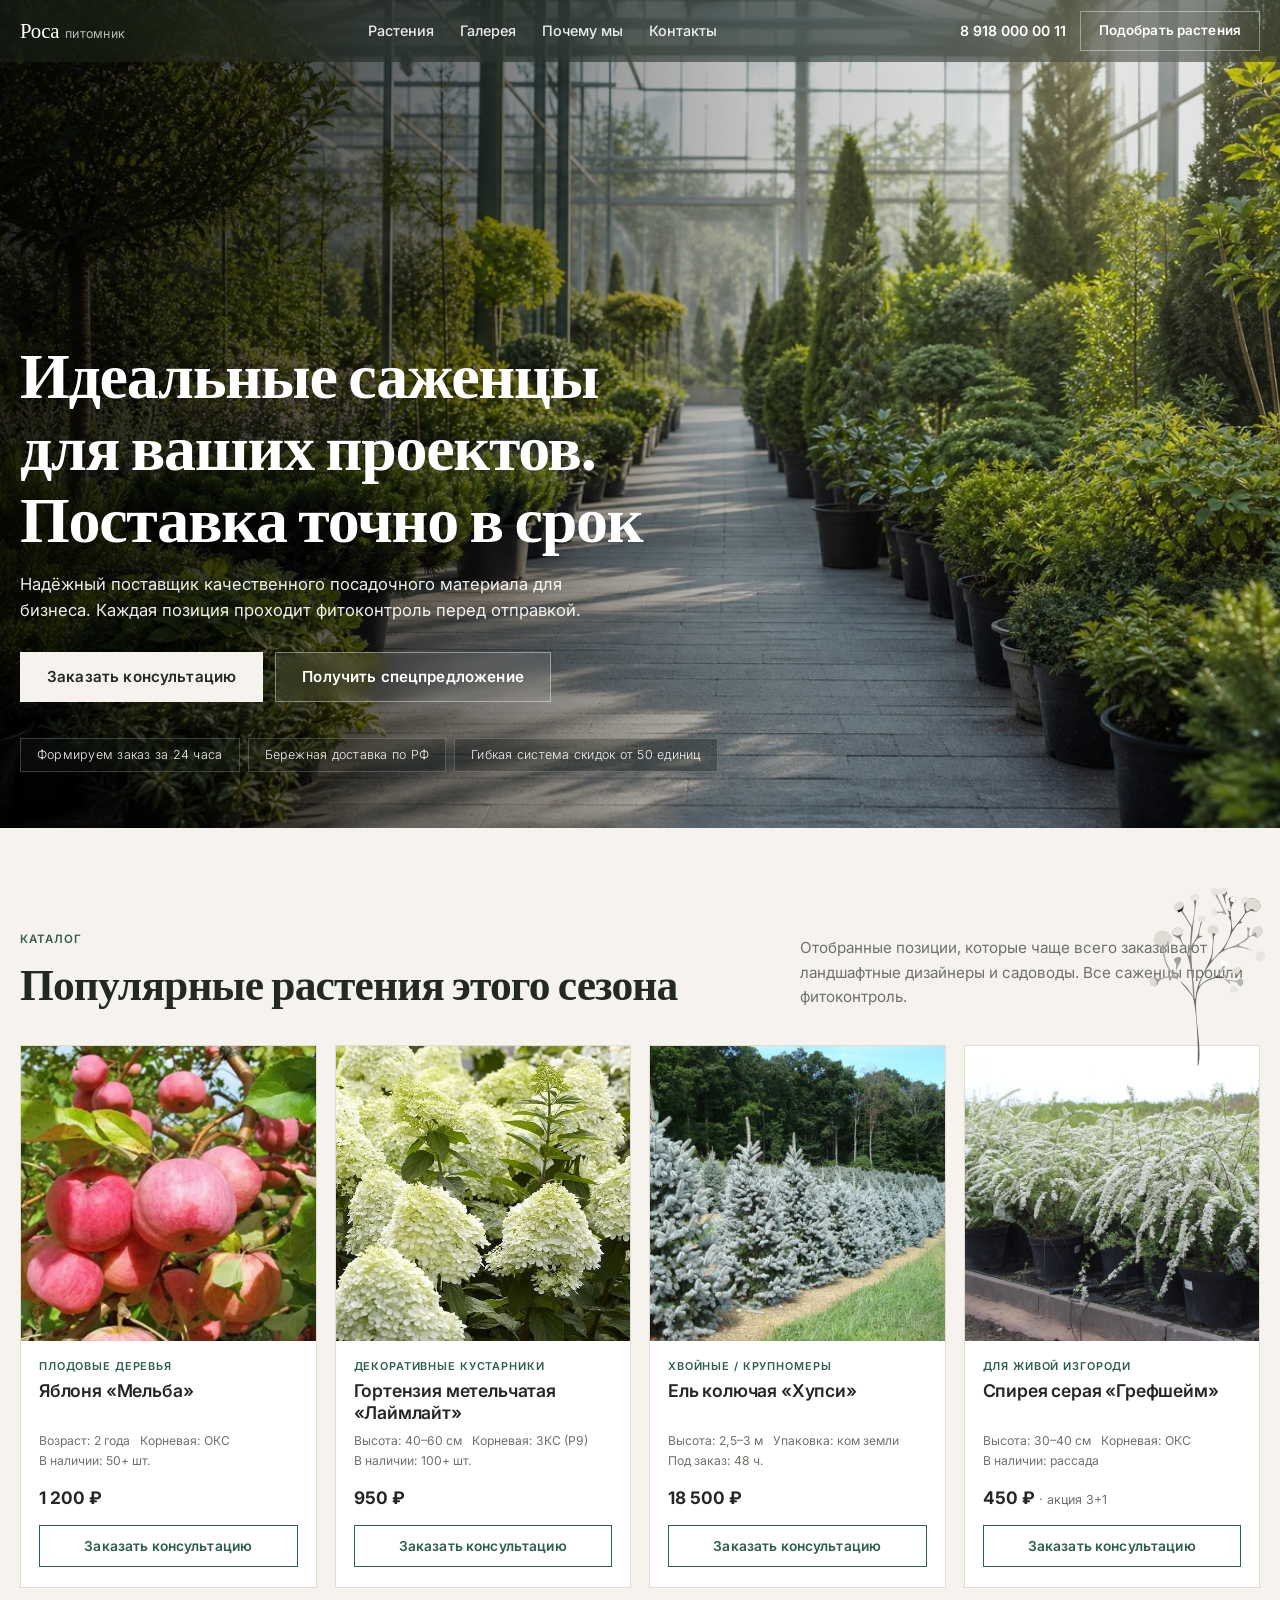
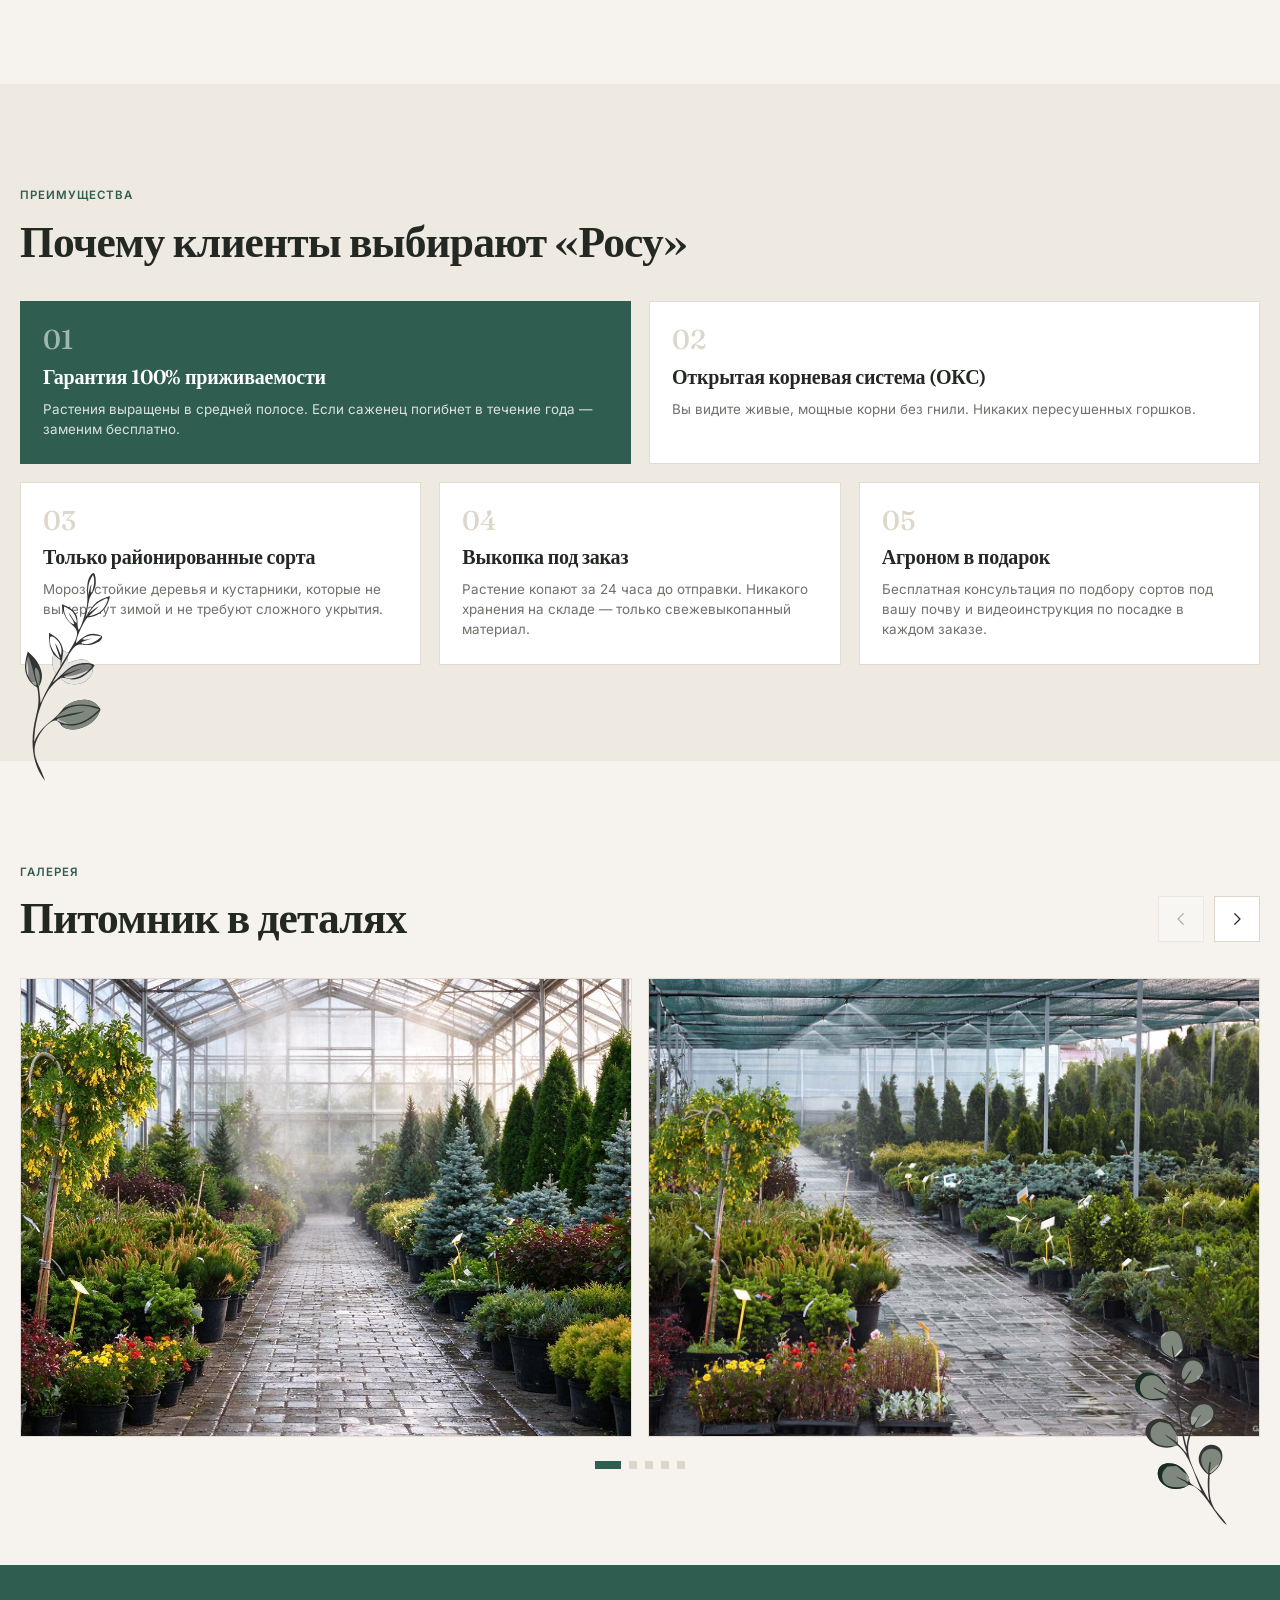
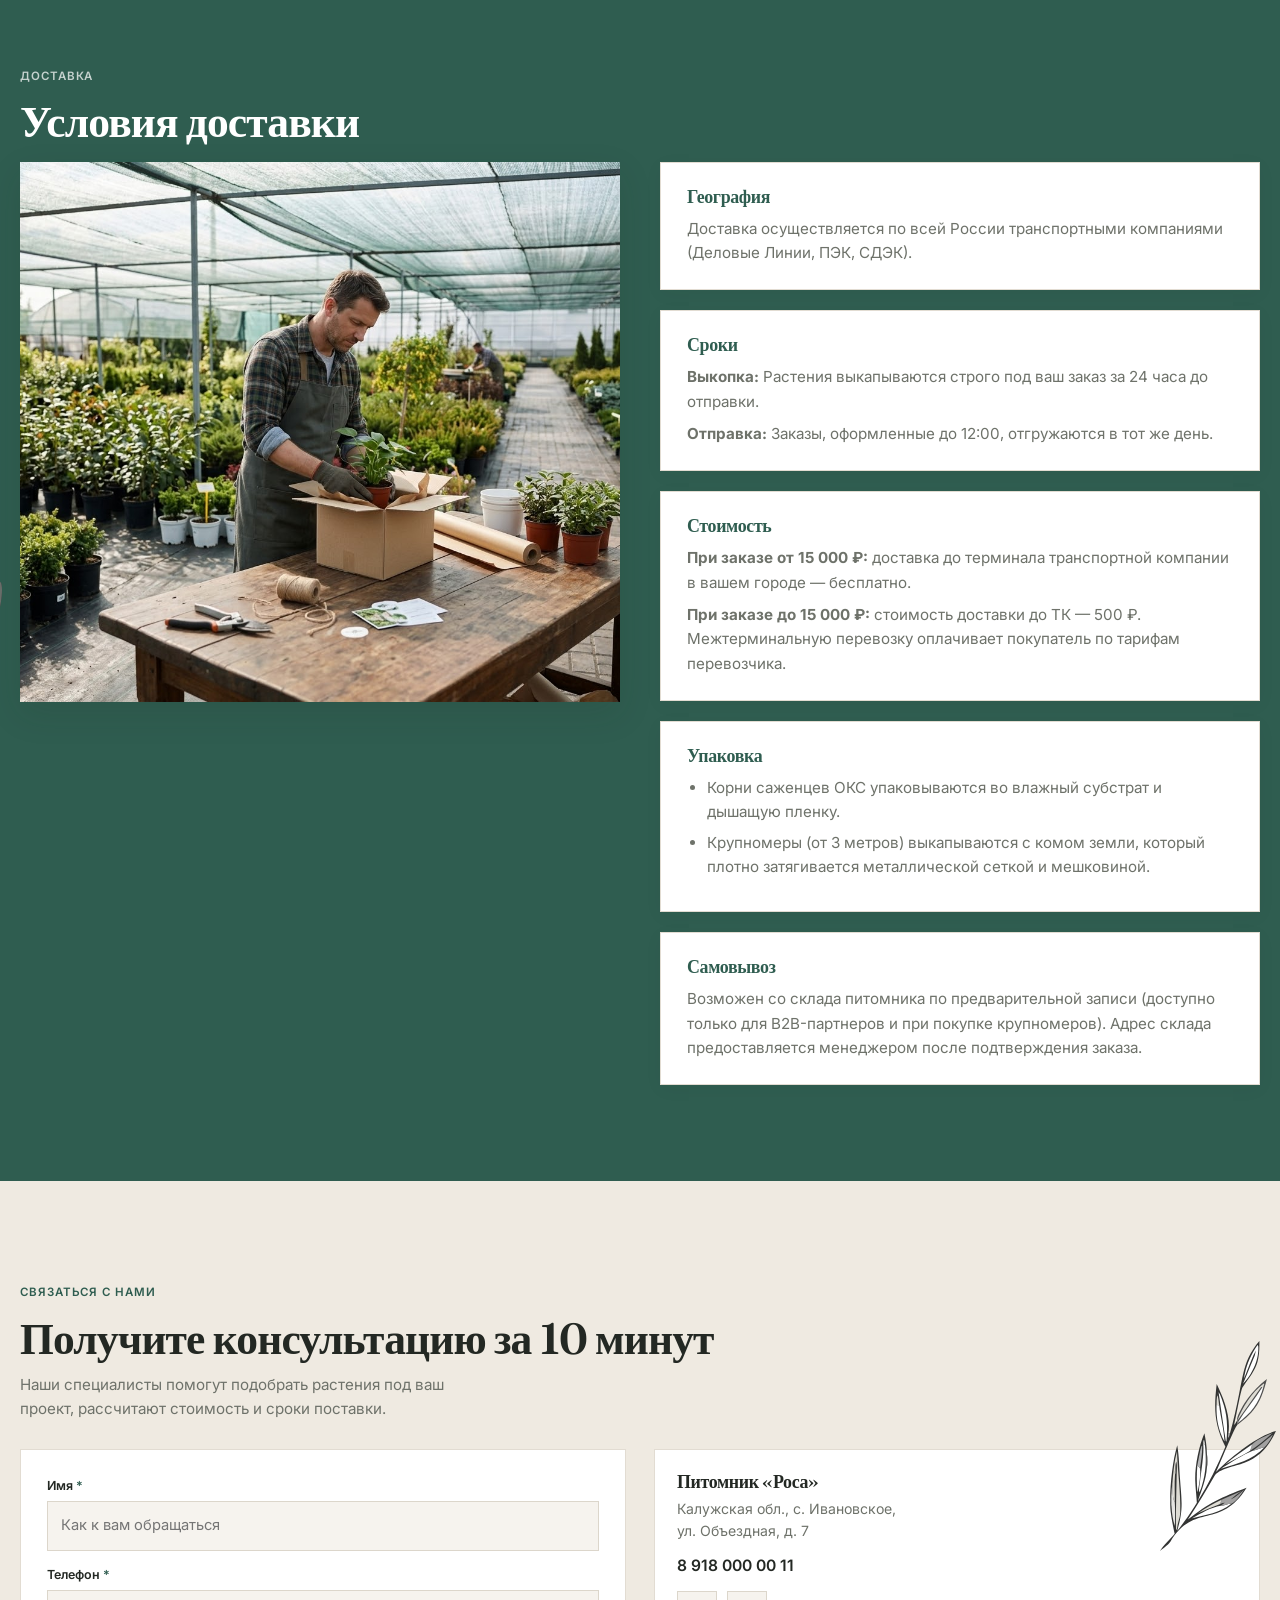
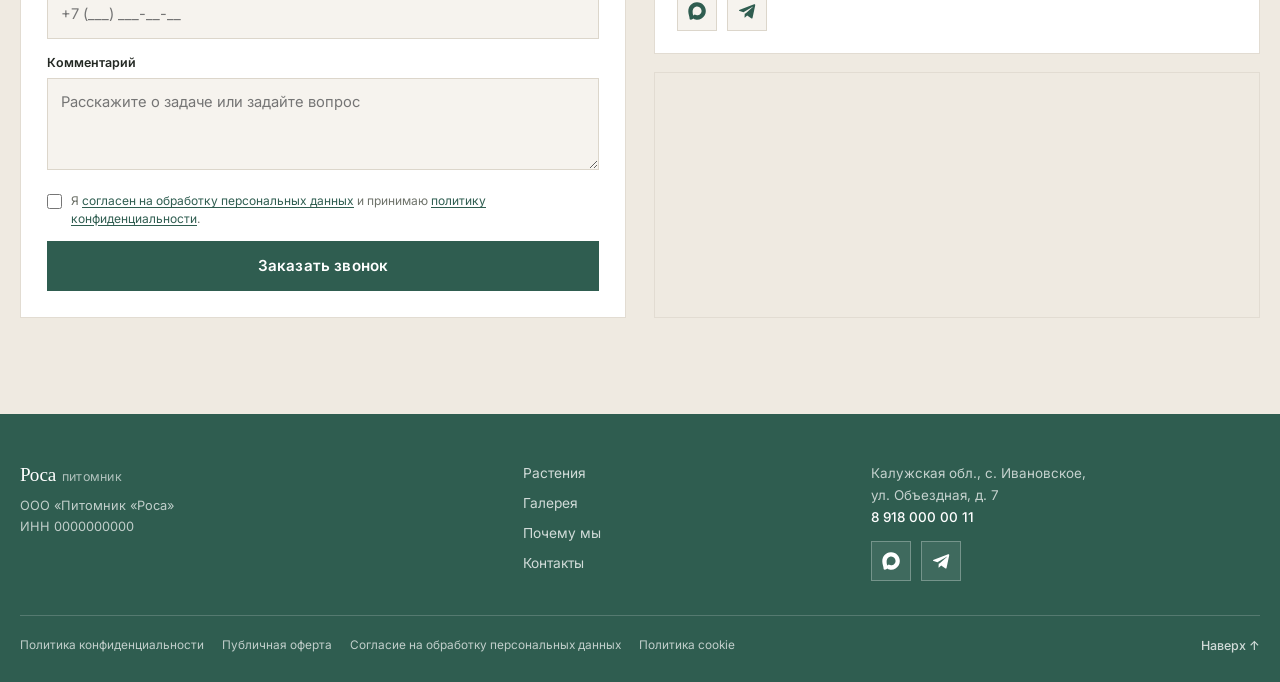
==== commit 5019c14e: "Настроена анимация блока доставка на мобильной и планшетной версиях" ====
--- a/index.html
+++ b/index.html
@@ -469,10 +469,6 @@
 
             <article class="delivery-card">
               <h3>Упаковка</h3>
-              <p>
-                Мы несем ответственность за жизнеспособность растений до момента
-                передачи в транспортную компанию:
-              </p>
               <ul style="margin: 8px 0 8px 20px">
                 <li>
                   Корни саженцев ОКС упаковываются во влажный субстрат и дышащую
@@ -481,10 +477,6 @@
                 <li>
                   Крупномеры (от 3 метров) выкапываются с комом земли, который
                   плотно затягивается металлической сеткой и мешковиной.
-                </li>
-                <li>
-                  Каждая посылка маркируется манипуляционными знаками
-                  «Тропическое растение», «Хрупкое», «Верх».
                 </li>
               </ul>
             </article>
--- a/css/styles.css
+++ b/css/styles.css
@@ -862,6 +862,8 @@
         display: flex;
         flex-direction: column;
         gap: 20px;
+        position: relative;
+        z-index: 1;
       }
       .delivery-card {
         background: var(--card);
@@ -898,6 +900,7 @@
         position: sticky;
         top: calc(var(--header-h) + 24px);
         align-self: start;
+        z-index: 2;
       }
       .delivery-head {
         margin-bottom: 16px;
@@ -929,6 +932,7 @@
           position: static;
           order: -1;
           height: 320px;
+          background: var(--bg-alt);
         }
         .delivery-cards {
           margin-top: 0;
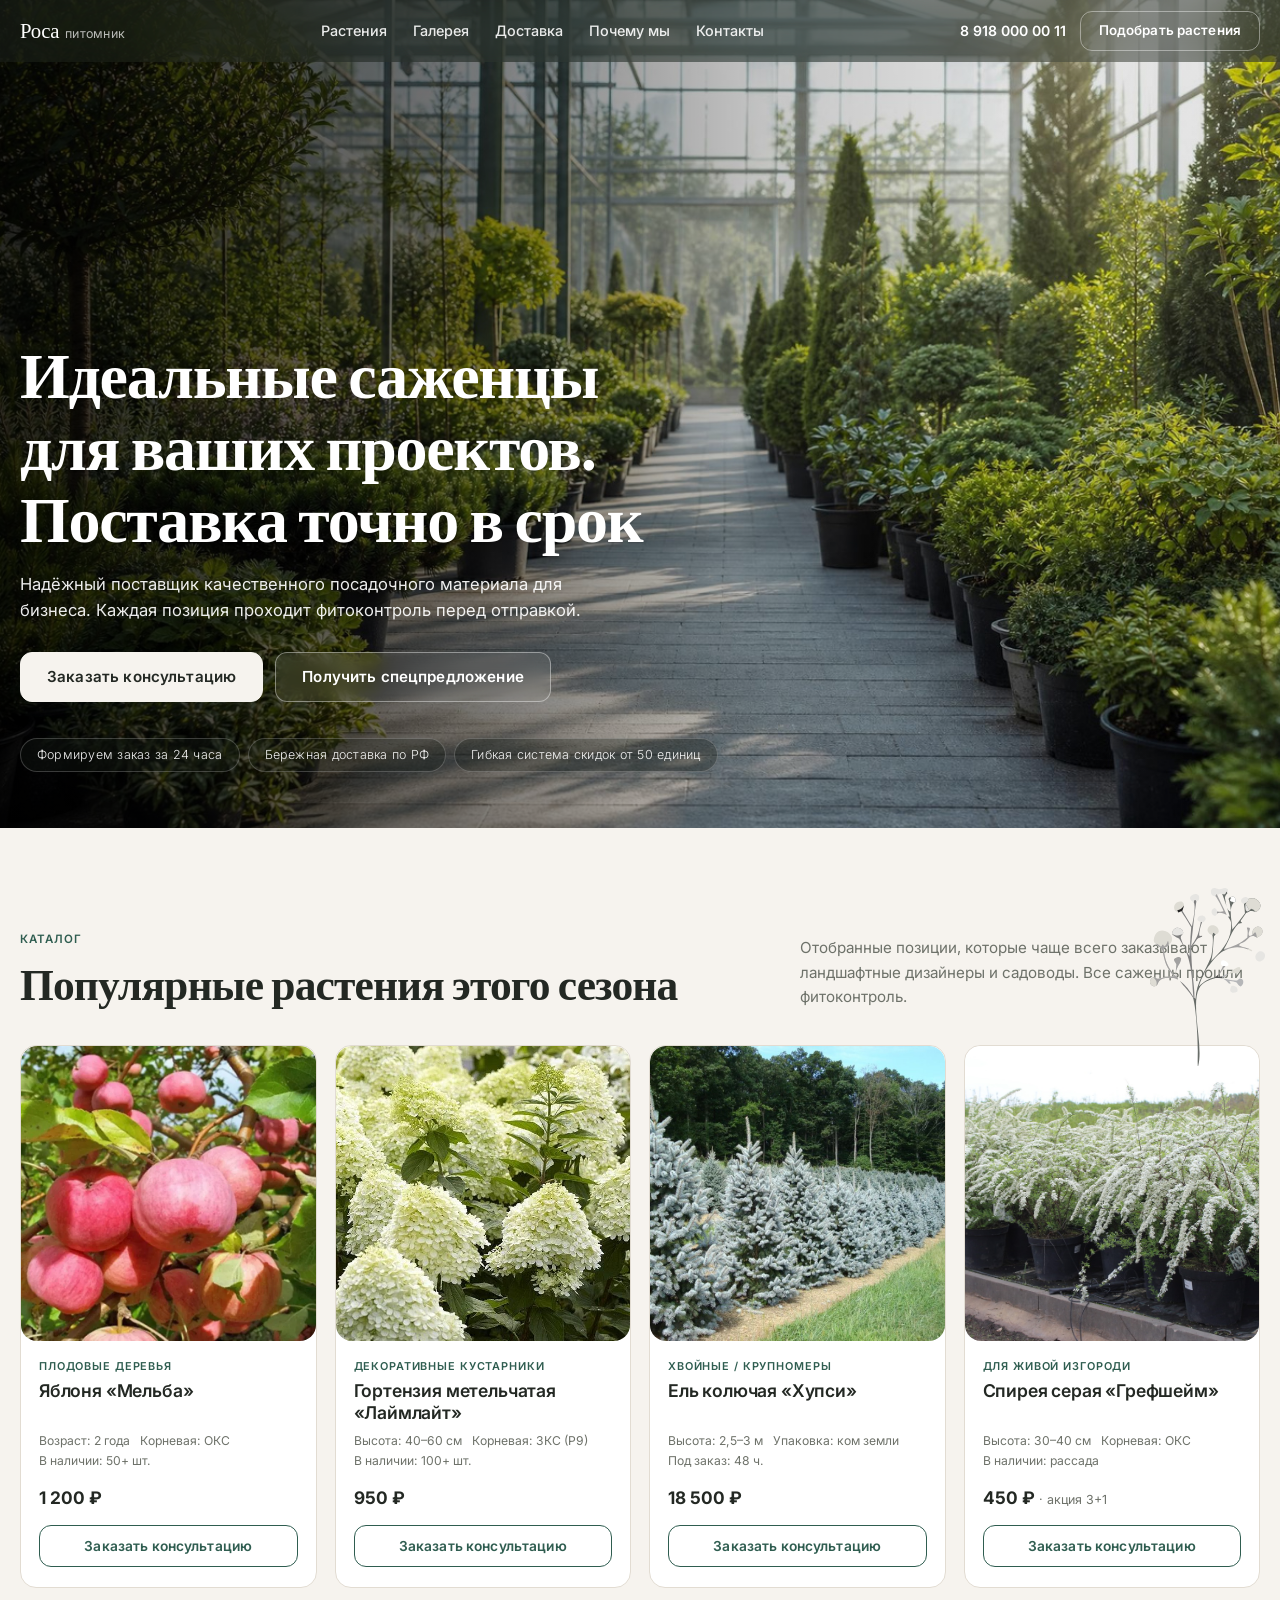
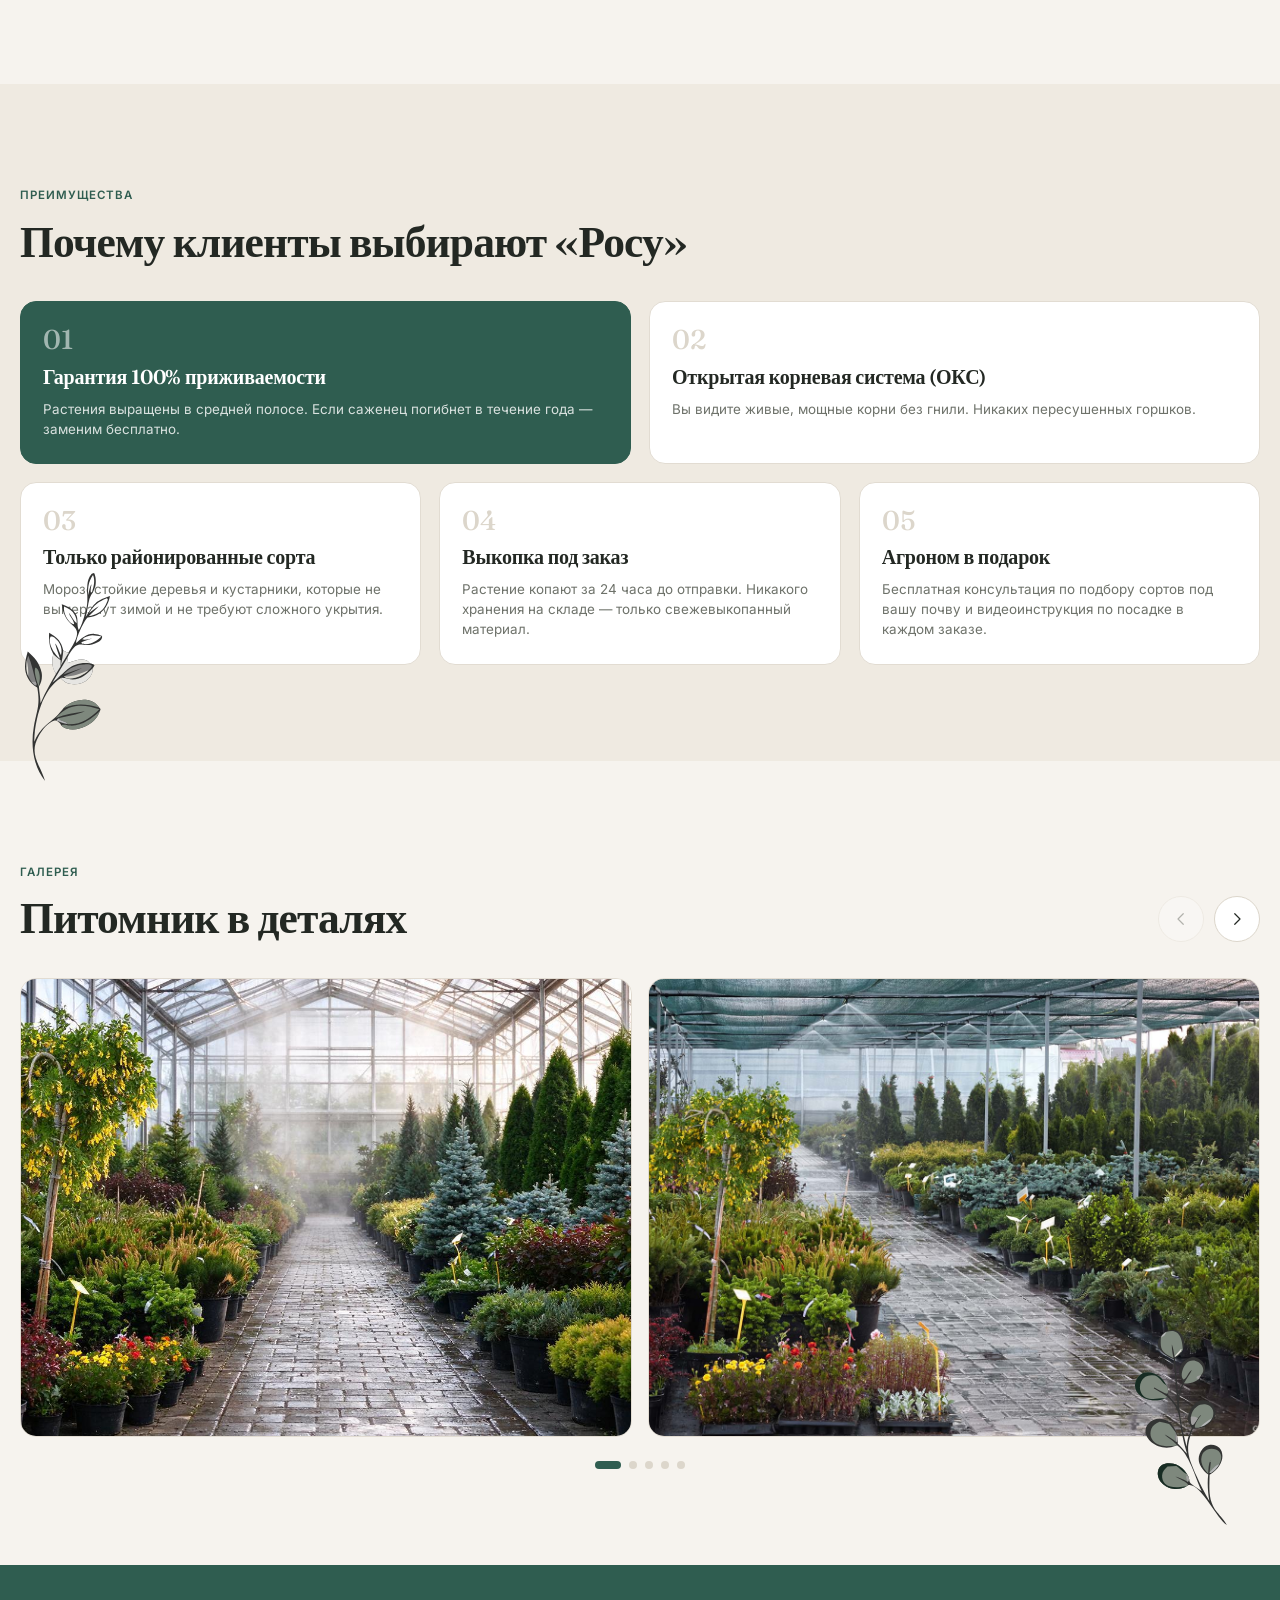
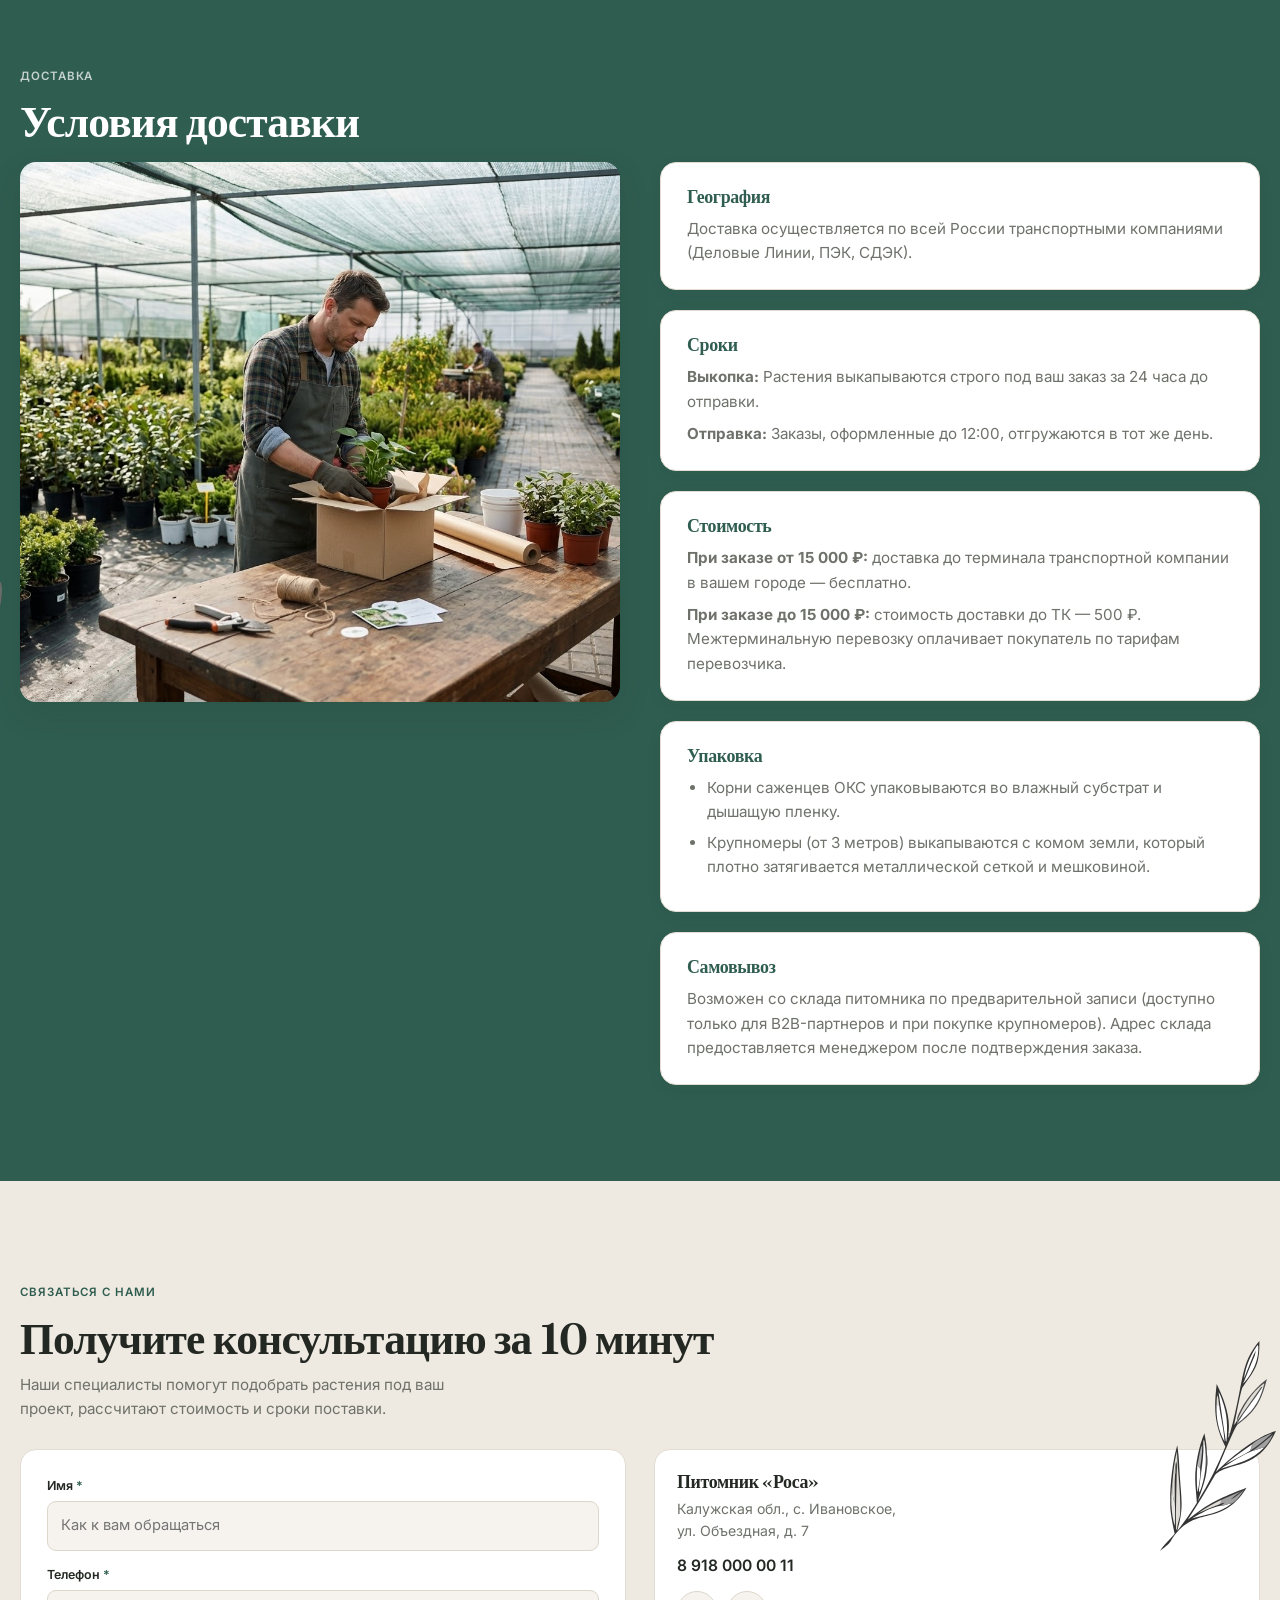
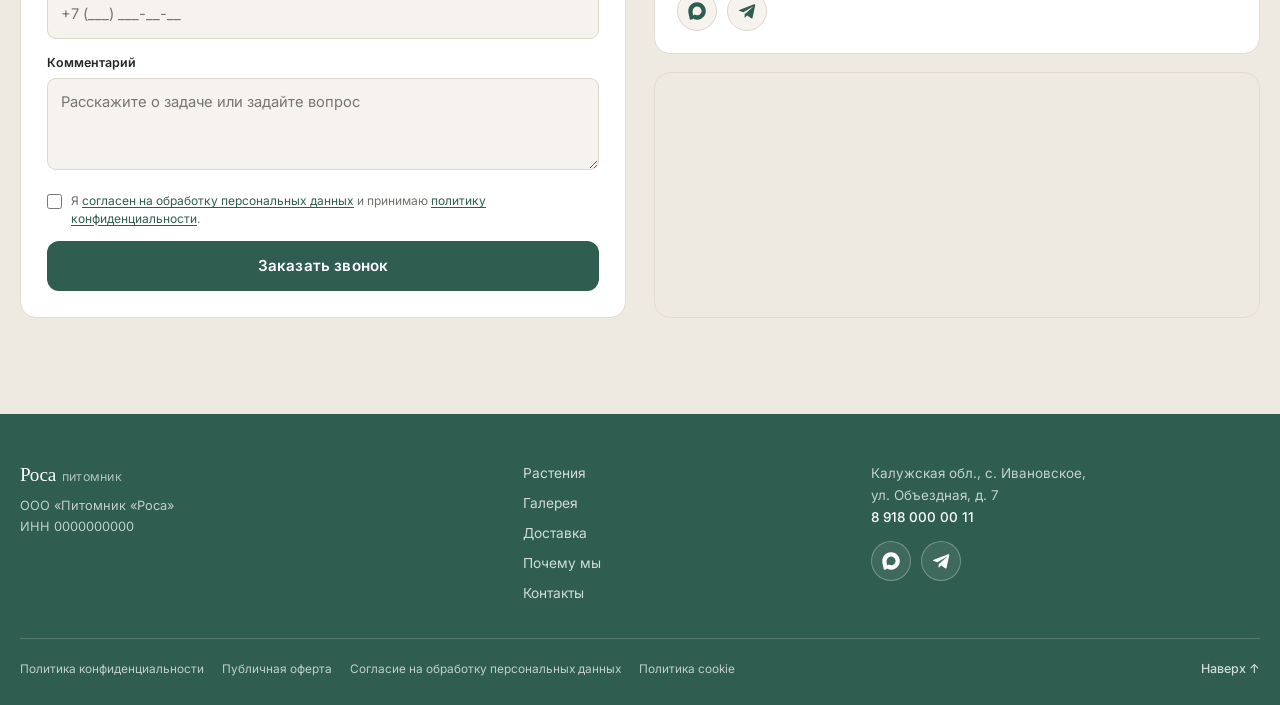
==== commit d43edb9b: "Вернула скругления на карточки и кнопки, в меню добавлен пункт Доставка" ====
--- a/index.html
+++ b/index.html
@@ -30,6 +30,7 @@
         <nav class="main-nav" aria-label="Основная навигация">
           <a href="#products">Растения</a>
           <a href="#gallery">Галерея</a>
+          <a href="#delivery">Доставка</a>
           <a href="#why">Почему мы</a>
           <a href="#contacts">Контакты</a>
         </nav>
@@ -64,6 +65,7 @@
       <nav aria-label="Мобильная навигация">
         <a href="#products">Растения</a>
         <a href="#gallery">Галерея</a>
+        <a href="#delivery">Доставка</a>
         <a href="#why">Почему мы</a>
         <a href="#contacts">Контакты</a>
       </nav>
@@ -626,6 +628,7 @@
           <nav class="footer-nav" aria-label="Навигация в подвале">
             <a href="#products">Растения</a>
             <a href="#gallery">Галерея</a>
+            <a href="#delivery">Доставка</a>
             <a href="#why">Почему мы</a>
             <a href="#contacts">Контакты</a>
           </nav>
--- a/css/styles.css
+++ b/css/styles.css
@@ -7,12 +7,6 @@
         margin: 0;
         padding: 0;
       }
-      *,
-      *::before,
-      *::after {
-        border-radius: 0 !important;
-      }
-
       :root {
         --bg: #f6f3ee;
         --bg-alt: #efeae1;
@@ -24,7 +18,7 @@
         --accent: #2F5D50;
         --accent-hover: #3d7363;
         --radius: 12px;
-        --radius-lg: 18px;
+        --radius-lg: 16px;
         --font-head: "Fraunces", serif;
         --font-body: "Inter", sans-serif;
         --header-h: 62px;
@@ -62,6 +56,7 @@
       input,
       textarea {
         font: inherit;
+        border-radius: var(--radius);
       }
       .container {
         width: min(1240px, 100% - 40px);
@@ -115,7 +110,7 @@
         gap: 8px;
         min-height: 50px;
         padding: 0 26px;
-        border-radius: 999px;
+        border-radius: var(--radius);
         border: 1px solid transparent;
         background: var(--accent);
         color: #fff;
@@ -568,6 +563,7 @@
       }
       .product-media {
         aspect-ratio: 1 / 1;
+        border-radius: var(--radius-lg);
         overflow: hidden;
         background: var(--bg-alt);
         flex-shrink: 0;
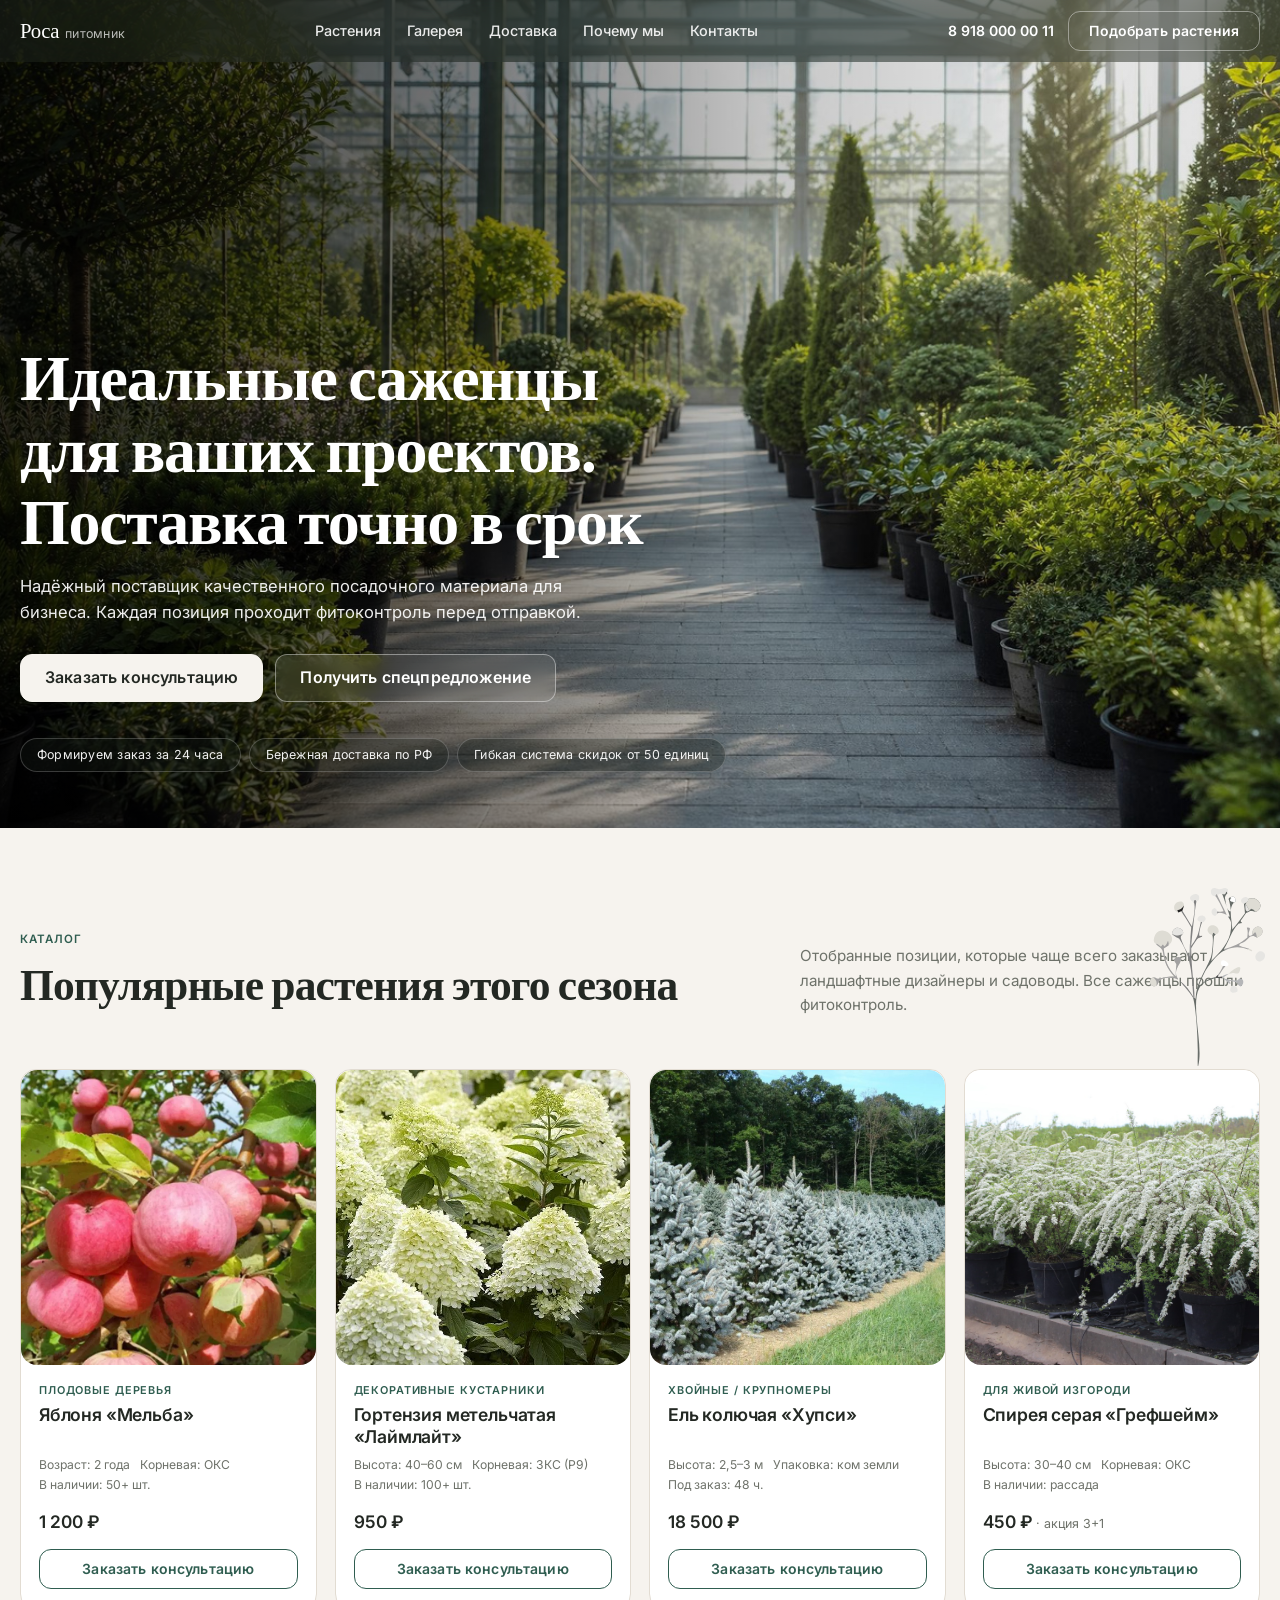
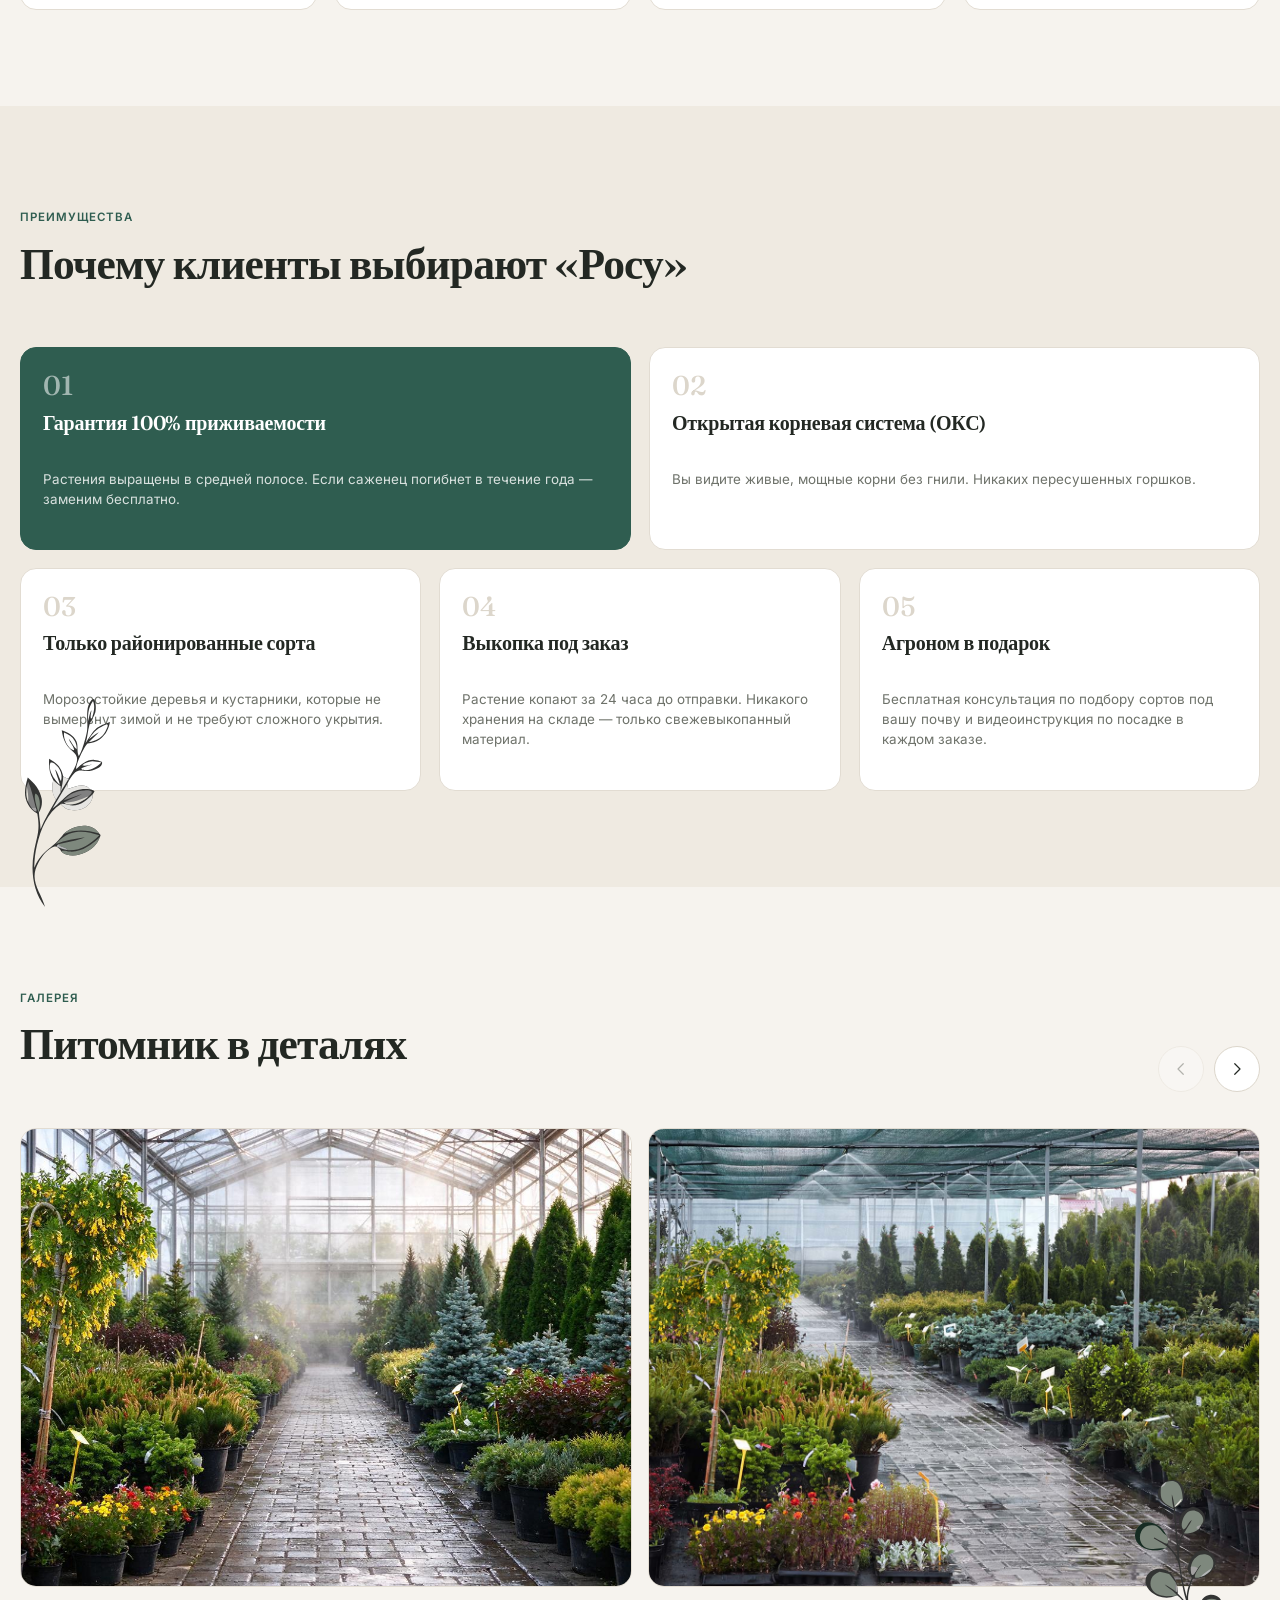
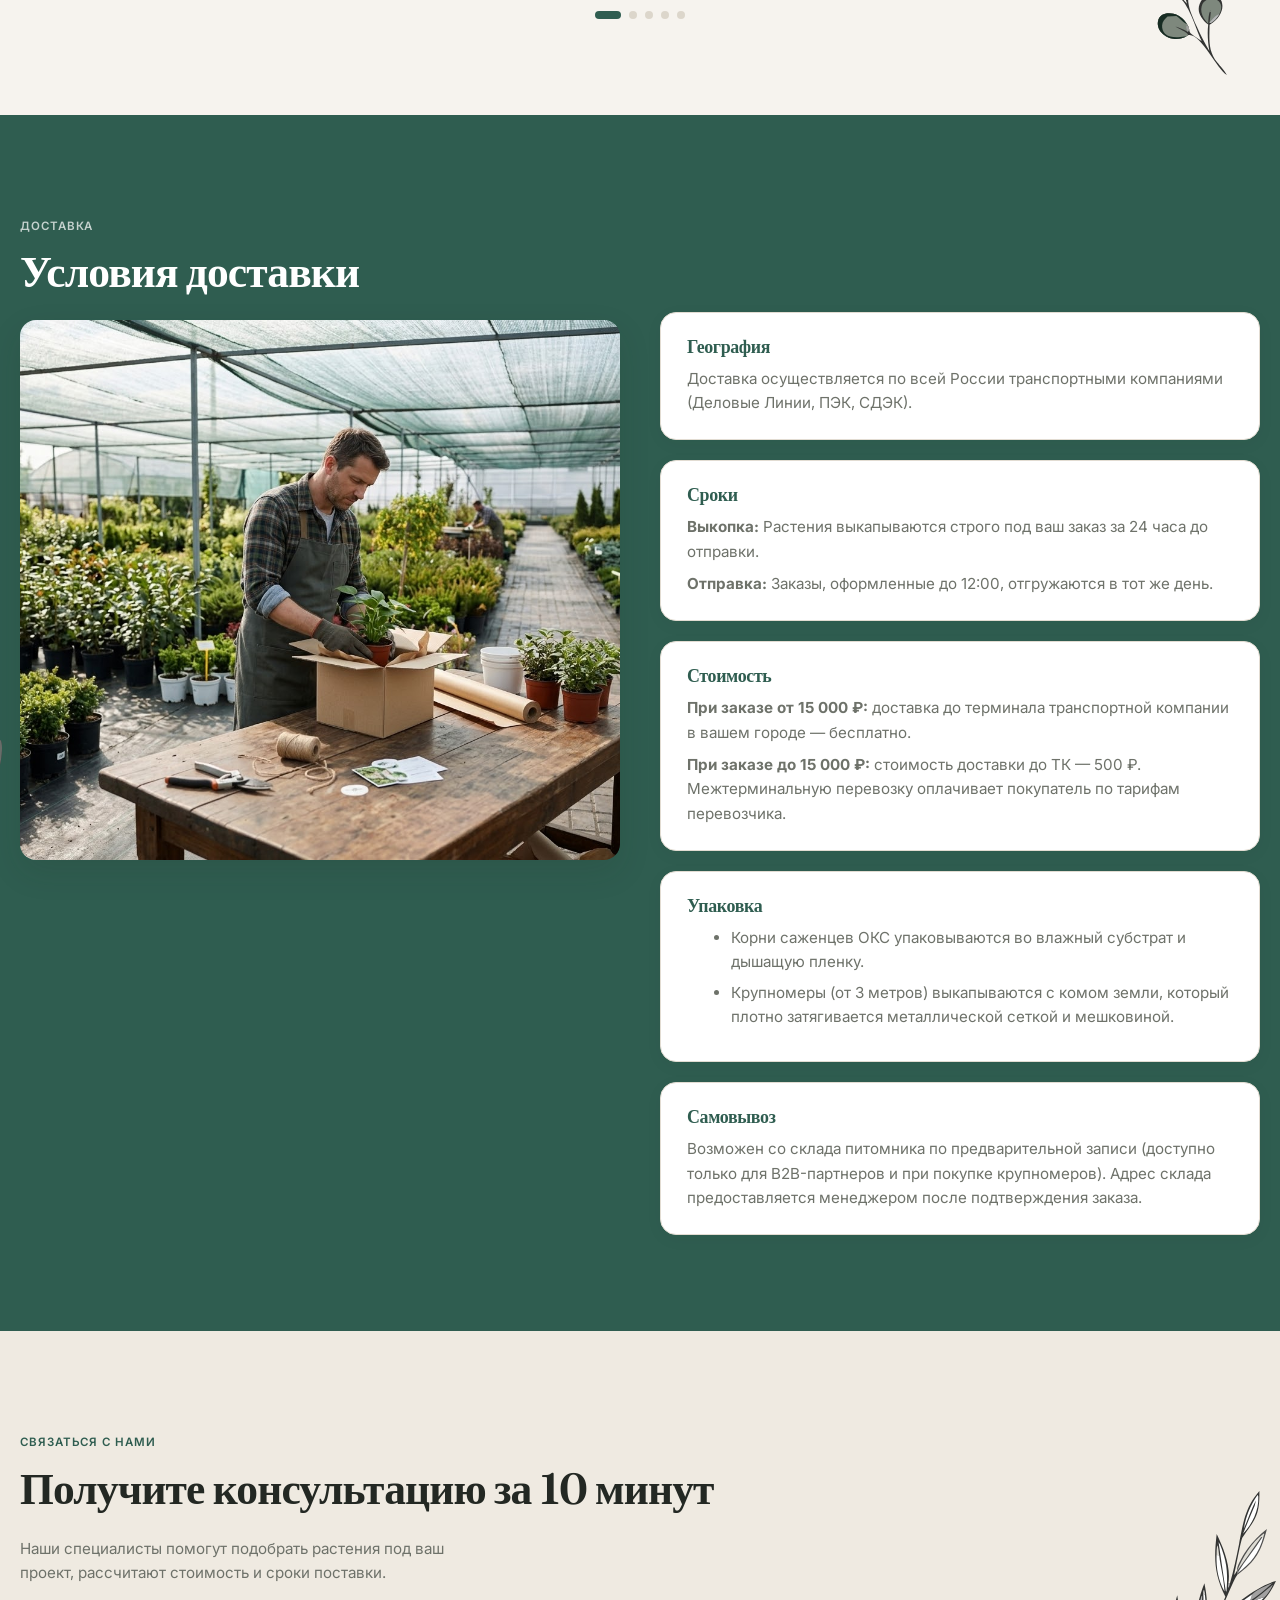
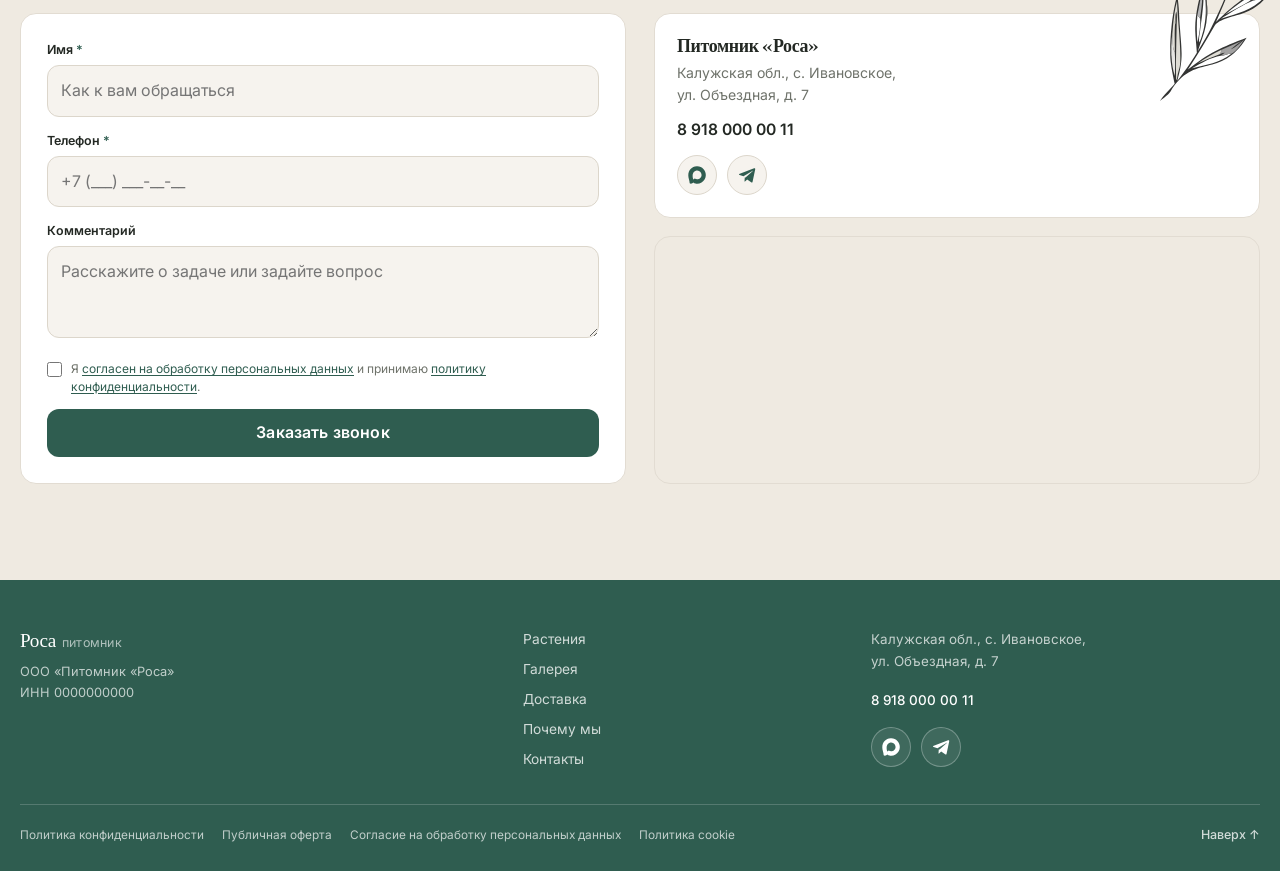
==== commit c5dd32d6: "Убраны неиспользуемые начертания шрифтов, изображения конвертированы в webp, svg-декор переименован " ====
--- a/index.html
+++ b/index.html
@@ -14,7 +14,7 @@
     <link rel="preconnect" href="https://fonts.googleapis.com" />
     <link rel="preconnect" href="https://fonts.gstatic.com" crossorigin />
     <link
-      href="https://fonts.googleapis.com/css2?family=Fraunces:opsz,wght@9..144,400;9..144,500;9..144,600;9..144,700&family=Inter:wght@300;400;500;600&display=swap"
+      href="https://fonts.googleapis.com/css2?family=Fraunces:opsz,wght@9..144,400;9..144,500;9..144,600&family=Inter:wght@400;500;600&display=swap"
       rel="stylesheet"
     />
   </head>
@@ -79,7 +79,7 @@
     <!-- ===== HERO ===== -->
     <section class="hero" id="hero">
       <div class="hero-bg" aria-hidden="true">
-        <img src="images/rosa1.jpg" alt="" />
+        <img src="images/rosa1.webp" alt="" />
       </div>
       <div class="container">
         <div class="hero-content">
@@ -113,7 +113,7 @@
     <!-- ===== PRODUCTS ===== -->
     <section class="section" id="products" style="position: relative;">
       <div class="decor decor-right decor-lg" style="top: 60px; right: -110px;">
-        <img src="images/Группа 1.svg" alt="" />
+        <img src="images/decor-leaf-1.svg" alt="" />
       </div>
       <div class="container">
         <div class="section-head">
@@ -156,7 +156,7 @@
           <article class="product-card">
             <div class="product-media">
               <img
-                src="images/gortenziya.jpg"
+                src="images/gortenziya.webp"
                 alt="Гортензия метельчатая Лаймлайт"
                 loading="lazy"
               />
@@ -181,7 +181,7 @@
           <article class="product-card">
             <div class="product-media">
               <img
-                src="images/el-kolyuchaya-hupsi-150-175.jpg"
+                src="images/el-kolyuchaya-hupsi-150-175.webp"
                 alt="Ель колючая Хупси"
                 loading="lazy"
               />
@@ -206,7 +206,7 @@
           <article class="product-card">
             <div class="product-media">
               <img
-                src="images/spireya.jpg"
+                src="images/spireya.webp"
                 alt="Спирея серая Грефшейм"
                 loading="lazy"
               />
@@ -236,7 +236,7 @@
     <!-- ===== WHY (Преимущества) ===== -->
     <section class="section section--alt" id="why" style="position: relative;">
       <div class="decor decor-left decor-xl" style="bottom: -20px; left: 25px;">
-        <img src="images/Группа 2.svg" alt="" />
+        <img src="images/decor-leaf-2.svg" alt="" />
       </div>
       <div class="container">
         <div class="section-head">
@@ -294,7 +294,7 @@
     <!-- ===== GALLERY ===== -->
     <section class="section" id="gallery" style="position: relative;">
       <div class="decor decor-right decor-lg" style="bottom: 40px; right: -95px;">
-        <img src="images/Группа 3.svg" alt="" />
+        <img src="images/decor-leaf-3.svg" alt="" />
       </div>
       <div class="container">
         <div class="section-head">
@@ -346,70 +346,70 @@
           <div class="gallery-track" id="galleryTrack">
             <div class="gallery-slide">
               <img
-                src="images/g1.jpg"
+                src="images/g1.webp"
                 alt="Фотография питомника 1"
                 loading="lazy"
               />
             </div>
             <div class="gallery-slide">
               <img
-                src="images/g2.jpg"
+                src="images/g2.webp"
                 alt="Фотография питомника 2"
                 loading="lazy"
               />
             </div>
             <div class="gallery-slide">
               <img
-                src="images/g3.jpg"
+                src="images/g3.webp"
                 alt="Фотография питомника 3"
                 loading="lazy"
               />
             </div>
             <div class="gallery-slide">
               <img
-                src="images/g4.jpg"
+                src="images/g4.webp"
                 alt="Фотография питомника 4"
                 loading="lazy"
               />
             </div>
             <div class="gallery-slide">
               <img
-                src="images/g5.jpg"
+                src="images/g5.webp"
                 alt="Фотография питомника 5"
                 loading="lazy"
               />
             </div>
             <div class="gallery-slide">
               <img
-                src="images/g6.jpg"
+                src="images/g6.webp"
                 alt="Фотография питомника 6"
                 loading="lazy"
               />
             </div>
             <div class="gallery-slide">
               <img
-                src="images/g7.jpg"
+                src="images/g7.webp"
                 alt="Фотография питомника 7"
                 loading="lazy"
               />
             </div>
             <div class="gallery-slide">
               <img
-                src="images/g8.jpg"
+                src="images/g8.webp"
                 alt="Фотография питомника 8"
                 loading="lazy"
               />
             </div>
             <div class="gallery-slide">
               <img
-                src="images/g9.jpg"
+                src="images/g9.webp"
                 alt="Фотография питомника 9"
                 loading="lazy"
               />
             </div>
             <div class="gallery-slide">
               <img
-                src="images/g10.jpg"
+                src="images/g10.webp"
                 alt="Фотография питомника 10"
                 loading="lazy"
               />
@@ -430,14 +430,14 @@
         <div class="delivery-grid">
           <div class="delivery-left">
             <div class="decor decor-left decor-xl" style="position: absolute; bottom: 0; left: -115px;">
-              <img src="images/Группа 4.svg" alt="" />
+              <img src="images/decor-leaf-4.svg" alt="" />
             </div>
             <div class="delivery-head">
               <span class="overline">Доставка</span>
               <h2>Условия доставки</h2>
             </div>
             <div class="delivery-media">
-              <img src="images/upak.png" alt="Упаковка и отправка товара" />
+              <img src="images/upak.webp" alt="Упаковка и отправка товара" />
             </div>
           </div>
 
@@ -500,7 +500,7 @@
     <!-- ===== CONTACTS ===== -->
     <section class="section section--alt" id="contacts" style="position: relative;">
       <div class="decor decor-right decor-md" style="top: 160px; right: -40px;">
-        <img src="images/Группа 5.svg" alt="" />
+        <img src="images/decor-leaf-5.svg" alt="" />
       </div>
       <div class="container">
         <div class="contacts-intro">
--- a/css/styles.css
+++ b/css/styles.css
@@ -8,22 +8,49 @@
         padding: 0;
       }
       :root {
+        /* Цвета */
         --bg: #f6f3ee;
         --bg-alt: #efeae1;
         --card: #ffffff;
         --border: #e2dcd2;
+        --line: #dcd6cb;
         --text: #232823;
         --text-muted: #6e726a;
-        --line: #dcd6cb;
         --accent: #2F5D50;
         --accent-hover: #3d7363;
+        --accent-soft: #f1f5f2;
+        --on-accent: #ffffff;
+        --danger: #c0392b;
+        /* Шрифты и размеры текста */
+        --font-head: "Fraunces", serif;
+        --font-body: "Inter", sans-serif;
+        --fs-xs: 0.8125rem;
+        --fs-sm: 0.875rem;
+        --fs-base: 1rem;
+        --fs-lg: 1.125rem;
+        /* Отступы */
+        --space-1: 4px;
+        --space-2: 8px;
+        --space-3: 12px;
+        --space-4: 16px;
+        --space-6: 24px;
+        --space-8: 32px;
+        --space-12: 48px;
+        /* Радиусы и размеры компонентов */
         --radius: 12px;
         --radius-lg: 16px;
-        --font-head: "Fraunces", serif;
-        --font-body: "Inter", sans-serif;
         --header-h: 62px;
         --gap: 16px;
+        --btn-h-sm: 40px;
+        --btn-h: 48px;
+        --btn-h-lg: 52px;
+        --icon-size: 44px;
+        /* Анимации и тени */
         --transition: 0.25s ease;
+        --shadow-sm: 0 4px 18px rgba(35, 40, 35, 0.04);
+        --shadow-md: 0 12px 32px rgba(35, 40, 35, 0.09);
+        --shadow-lg: 0 24px 64px rgba(20, 26, 21, 0.28);
+        --shadow-accent: 0 8px 20px rgba(47, 93, 80, 0.16);
       }
       html {
         scroll-behavior: smooth;
@@ -57,6 +84,11 @@
       textarea {
         font: inherit;
         border-radius: var(--radius);
+      }
+
+      :focus-visible {
+        outline: 2px solid var(--accent);
+        outline-offset: 3px;
       }
       .container {
         width: min(1240px, 100% - 40px);
@@ -102,20 +134,58 @@
         color: var(--text-muted);
       }
 
+      h1,
+      h2,
+      h3 {
+        margin: 0 0 var(--space-6);
+      }
+      h2 + *,
+      h3 + * {
+        margin-top: 0;
+      }
+      p {
+        margin: 0 0 var(--space-4);
+      }
+      ul,
+      ol {
+        margin: 0 0 var(--space-4);
+        padding-inline-start: var(--space-6);
+      }
+      ul ul,
+      ol ol,
+      ul ol,
+      ol ul {
+        margin-bottom: 0;
+      }
+
+      .legal h1,
+      .legal h2,
+      .legal h3 {
+        margin: 0 0 var(--space-6);
+      }
+      .legal p {
+        margin: 0 0 var(--space-4);
+      }
+      .legal ul,
+      .legal ol {
+        margin: 0 0 var(--space-4) var(--space-6);
+        padding-inline-start: 0;
+      }
+
       /* ===== BUTTONS ===== */
       .btn {
         display: inline-flex;
         align-items: center;
         justify-content: center;
         gap: 8px;
-        min-height: 50px;
-        padding: 0 26px;
+        min-height: var(--btn-h);
+        padding: 0 24px;
         border-radius: var(--radius);
         border: 1px solid transparent;
         background: var(--accent);
-        color: #fff;
+        color: var(--on-accent);
         font-weight: 600;
-        font-size: 0.95rem;
+        font-size: var(--fs-base);
         letter-spacing: 0.01em;
         cursor: pointer;
         transition:
@@ -128,7 +198,7 @@
       }
       .btn:hover {
         background: var(--accent-hover);
-        box-shadow: 0 8px 20px rgba(47, 93, 80, 0.16);
+        box-shadow: var(--shadow-accent);
         transform: translateY(-3px);
       }
       .btn:active {
@@ -144,37 +214,37 @@
         box-shadow: none;
       }
       .btn--small {
-        min-height: 42px;
+        min-height: var(--btn-h-sm);
         padding: 0 18px;
-        font-size: 0.86rem;
+        font-size: var(--fs-sm);
       }
 
       .btn--light {
         background: var(--bg);
         border-color: var(--bg);
         color: var(--text);
-        box-shadow: 0 6px 22px rgba(20, 28, 22, 0.22);
+        box-shadow: var(--shadow-sm);
       }
       .btn--light:hover {
-        background: #e7e1d4;
-        border-color: #e7e1d4;
+        background: var(--bg-alt);
+        border-color: var(--bg-alt);
         color: var(--text);
-        box-shadow: 0 12px 28px rgba(20, 28, 22, 0.28);
+        box-shadow: var(--shadow-md);
       }
 
       .btn--ghost {
         background: rgba(255, 255, 255, 0.08);
         border-color: rgba(255, 255, 255, 0.4);
-        color: #fff;
+        color: var(--on-accent);
         backdrop-filter: blur(8px);
         -webkit-backdrop-filter: blur(8px);
         box-shadow: none;
       }
       .btn--ghost:hover {
-        background: #fff;
-        border-color: #fff;
+        background: var(--on-accent);
+        border-color: var(--on-accent);
         color: var(--text);
-        box-shadow: 0 8px 24px rgba(20, 28, 22, 0.2);
+        box-shadow: var(--shadow-accent);
       }
 
       /* ===== HEADER (Матовое стекло без рамок) ===== */
@@ -207,6 +277,19 @@
       .site-header.is-hidden {
         transform: translateY(-100%);
       }
+      .site-header.is-scrolled {
+        background: var(--accent);
+        box-shadow: var(--shadow-sm);
+        backdrop-filter: blur(20px) saturate(160%);
+        -webkit-backdrop-filter: blur(20px) saturate(160%);
+      }
+      .site-header--static {
+        position: static;
+        background: var(--accent);
+        backdrop-filter: none;
+        -webkit-backdrop-filter: none;
+        box-shadow: var(--shadow-sm);
+      }
       .header-inner {
         height: 100%;
         display: flex;
@@ -224,7 +307,7 @@
         font-weight: 400;
         font-size: 1.3rem;
         letter-spacing: -0.02em;
-        color: #fff; /* Белый */
+        color: var(--on-accent); /* Белый */
         line-height: 1;
         white-space: nowrap;
         transition: opacity var(--transition);
@@ -280,7 +363,7 @@
       .header-phone {
         font-weight: 600;
         font-size: 0.88rem;
-        color: #fff;
+        color: var(--on-accent);
         transition: color var(--transition);
         white-space: nowrap;
       }
@@ -290,18 +373,17 @@
 
       /* Светлая кнопка в шапке вместо темной */
       .header-cta {
-        min-height: 40px;
-        padding: 0 18px;
-        font-size: 0.84rem;
+        min-height: var(--btn-h-sm);
+        padding: 0 20px;
+        font-size: var(--fs-sm);
         background: transparent;
-        color: #fff;
+        color: var(--on-accent);
         border-color: rgba(255, 255, 255, 0.4);
-        transition: all var(--transition);
       }
       .header-cta:hover {
-        background: #fff;
+        background: var(--on-accent);
         color: var(--text);
-        border-color: #fff;
+        border-color: var(--on-accent);
         box-shadow: none;
       }
 
@@ -323,7 +405,7 @@
         left: 10px;
         width: 20px;
         height: 2px;
-        background: #fff; /* Белый */
+        background: var(--on-accent); /* Белый */
         border-radius: 2px;
         transition: 0.25s ease;
       }
@@ -512,7 +594,7 @@
         border: 1px solid rgba(255, 255, 255, 0.2);
         background: rgba(22, 28, 23, 0.32);
         font-family: var(--font-body);
-        font-weight: 300;
+        font-weight: 400;
         font-size: 0.78rem;
         letter-spacing: 0.02em;
         color: rgba(255, 255, 255, 0.94);
@@ -617,7 +699,7 @@
         display: block;
       }
       .product-price {
-        font-weight: 700;
+        font-weight: 600;
         font-size: 1.08rem;
         line-height: 1.3;
         color: var(--text);
@@ -661,9 +743,9 @@
       }
       .why-card:hover {
         transform: translateY(-5px);
-        box-shadow: 0 16px 36px rgba(35, 40, 35, 0.08);
+        box-shadow: var(--shadow-md);
         border-color: var(--line);
-        background: #f1f5f2;
+        background: var(--accent-soft);
       }
       .why-card--accent {
         background: var(--accent);
@@ -920,7 +1002,7 @@
         display: block;
       }
 
-      @media (max-width: 900px) {
+      @media (max-width: 768px) {
         .delivery-grid {
           grid-template-columns: 1fr;
         }
@@ -980,14 +1062,23 @@
       .form-field label .req {
         color: var(--accent);
       }
+      .form-field input.is-invalid,
+      .form-field textarea.is-invalid,
+      .checkbox-row.is-invalid {
+        border-color: var(--danger);
+        color: var(--danger);
+      }
+      .checkbox-row.is-invalid {
+        border-color: initial;
+      }
       .form-field input,
       .form-field textarea {
         width: 100%;
         border: 1px solid var(--line);
-        border-radius: 9px;
+        border-radius: var(--radius);
         background: var(--bg);
         padding: 12px 13px;
-        font-size: 0.92rem;
+        font-size: var(--fs-base);
         color: var(--text);
         transition:
           border-color var(--transition),
@@ -1566,20 +1657,6 @@
         }
       }
 
-      @media (max-width: 768px) {
-        .decor {
-          display: none;
-        }
-        .decor img {
-          max-height: 30px !important;
-          width: auto !important;
-          height: auto !important;
-        }
-        .decor-md, .decor-lg, .decor-xl {
-          width: auto !important;
-        }
-      }
-
       @media (prefers-reduced-motion: reduce) {
         .hero-bg img {
           animation: none;
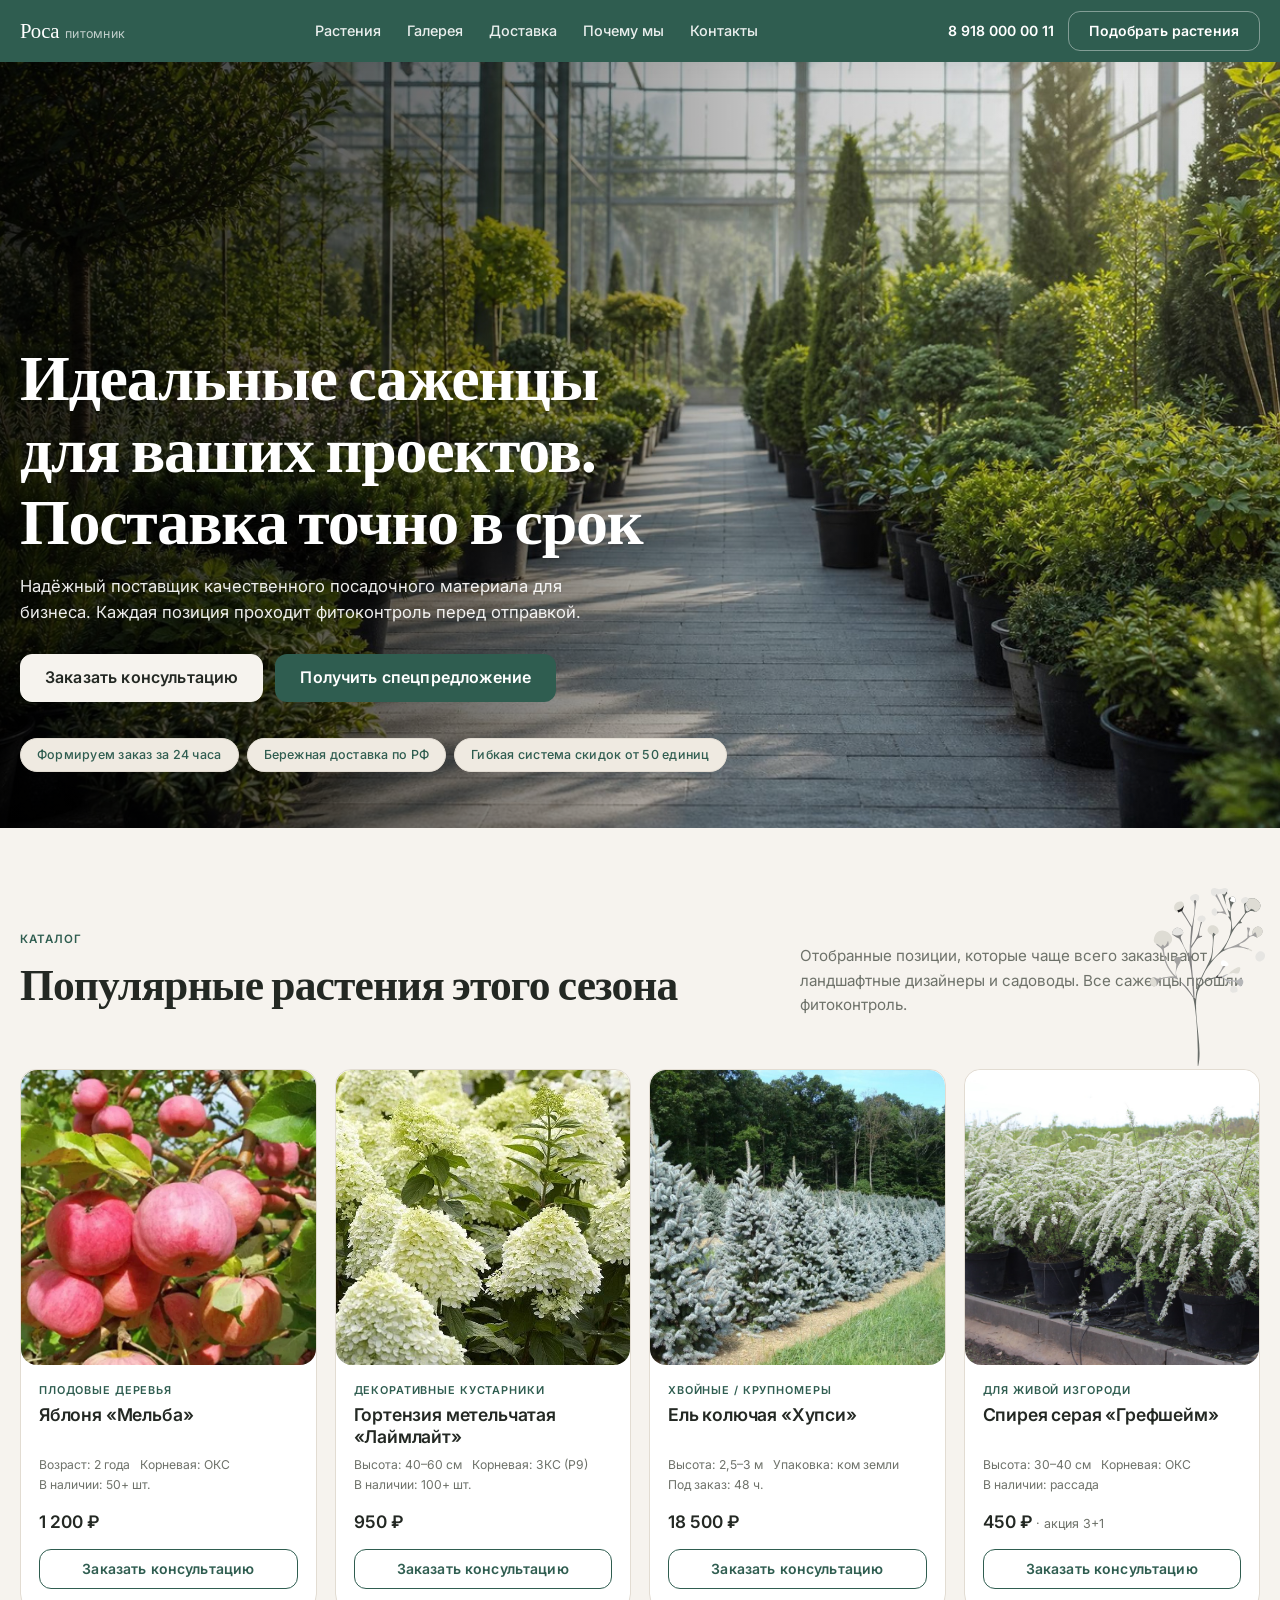
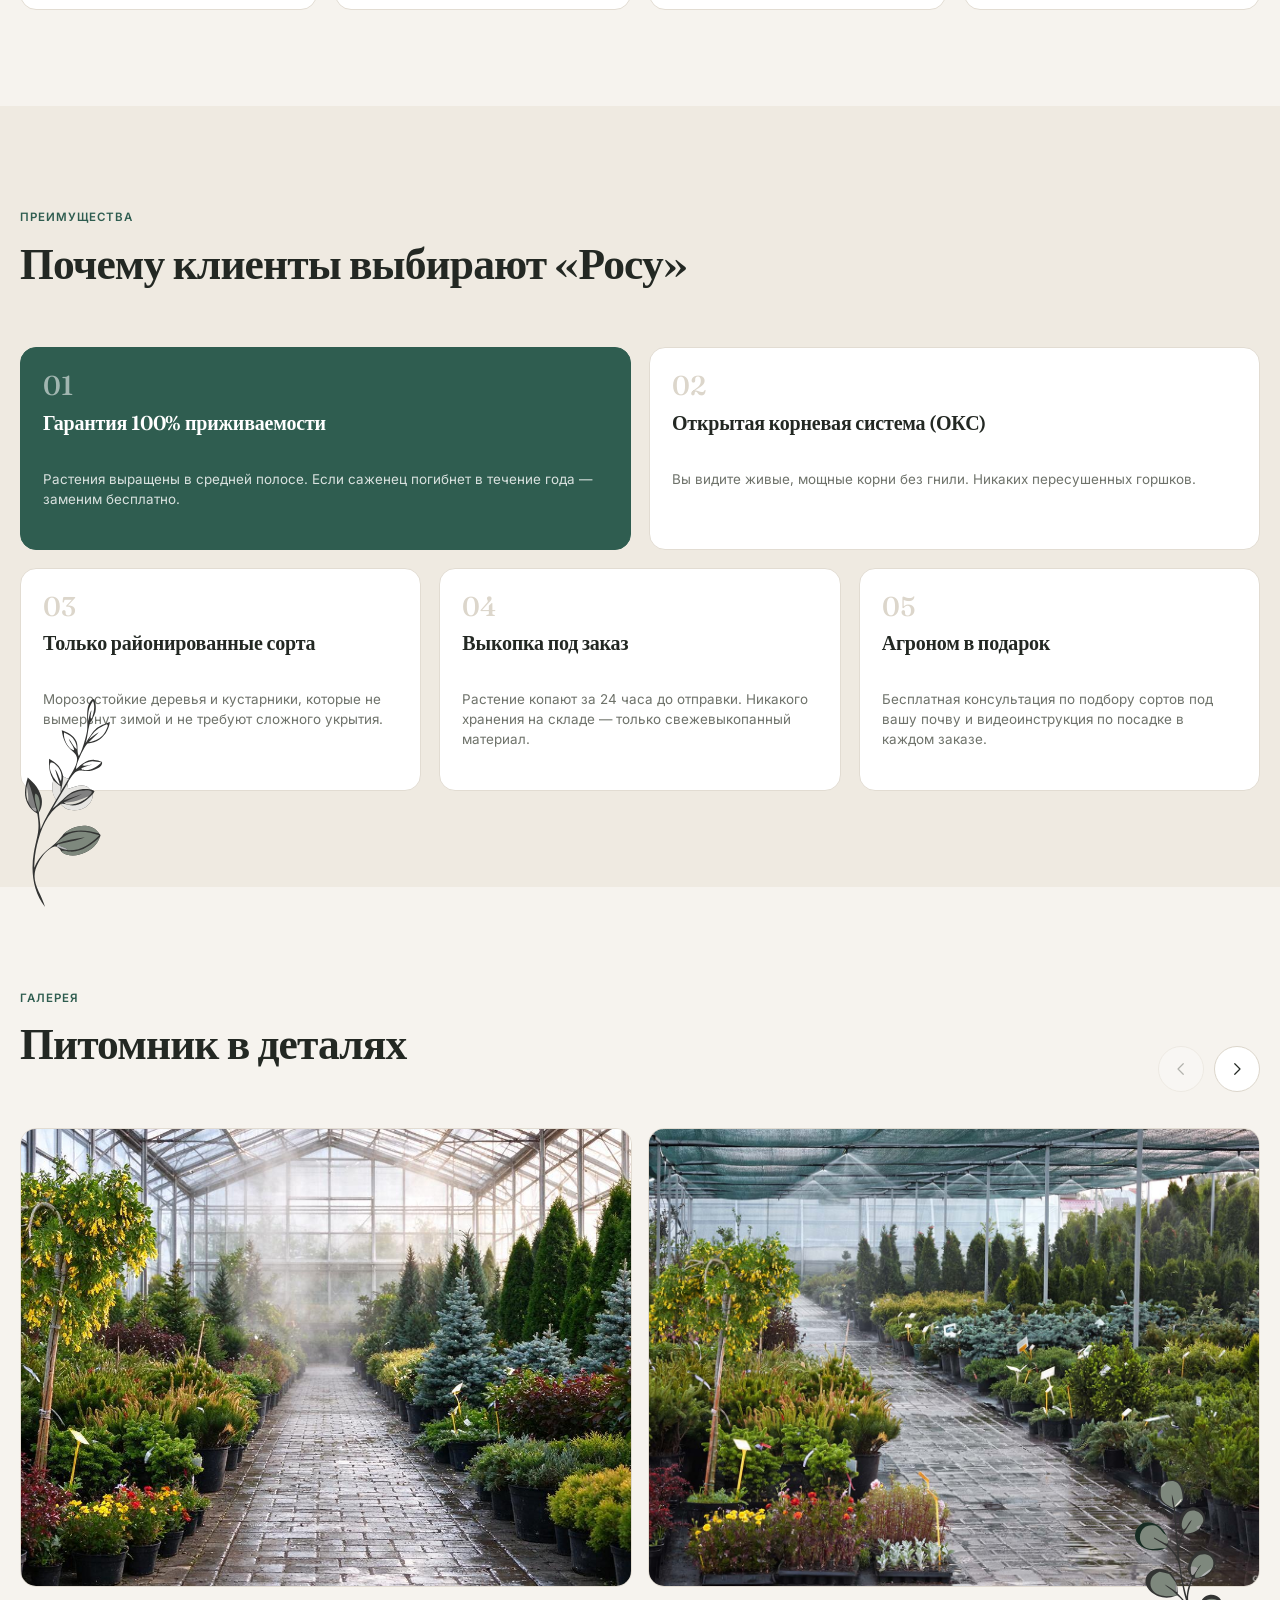
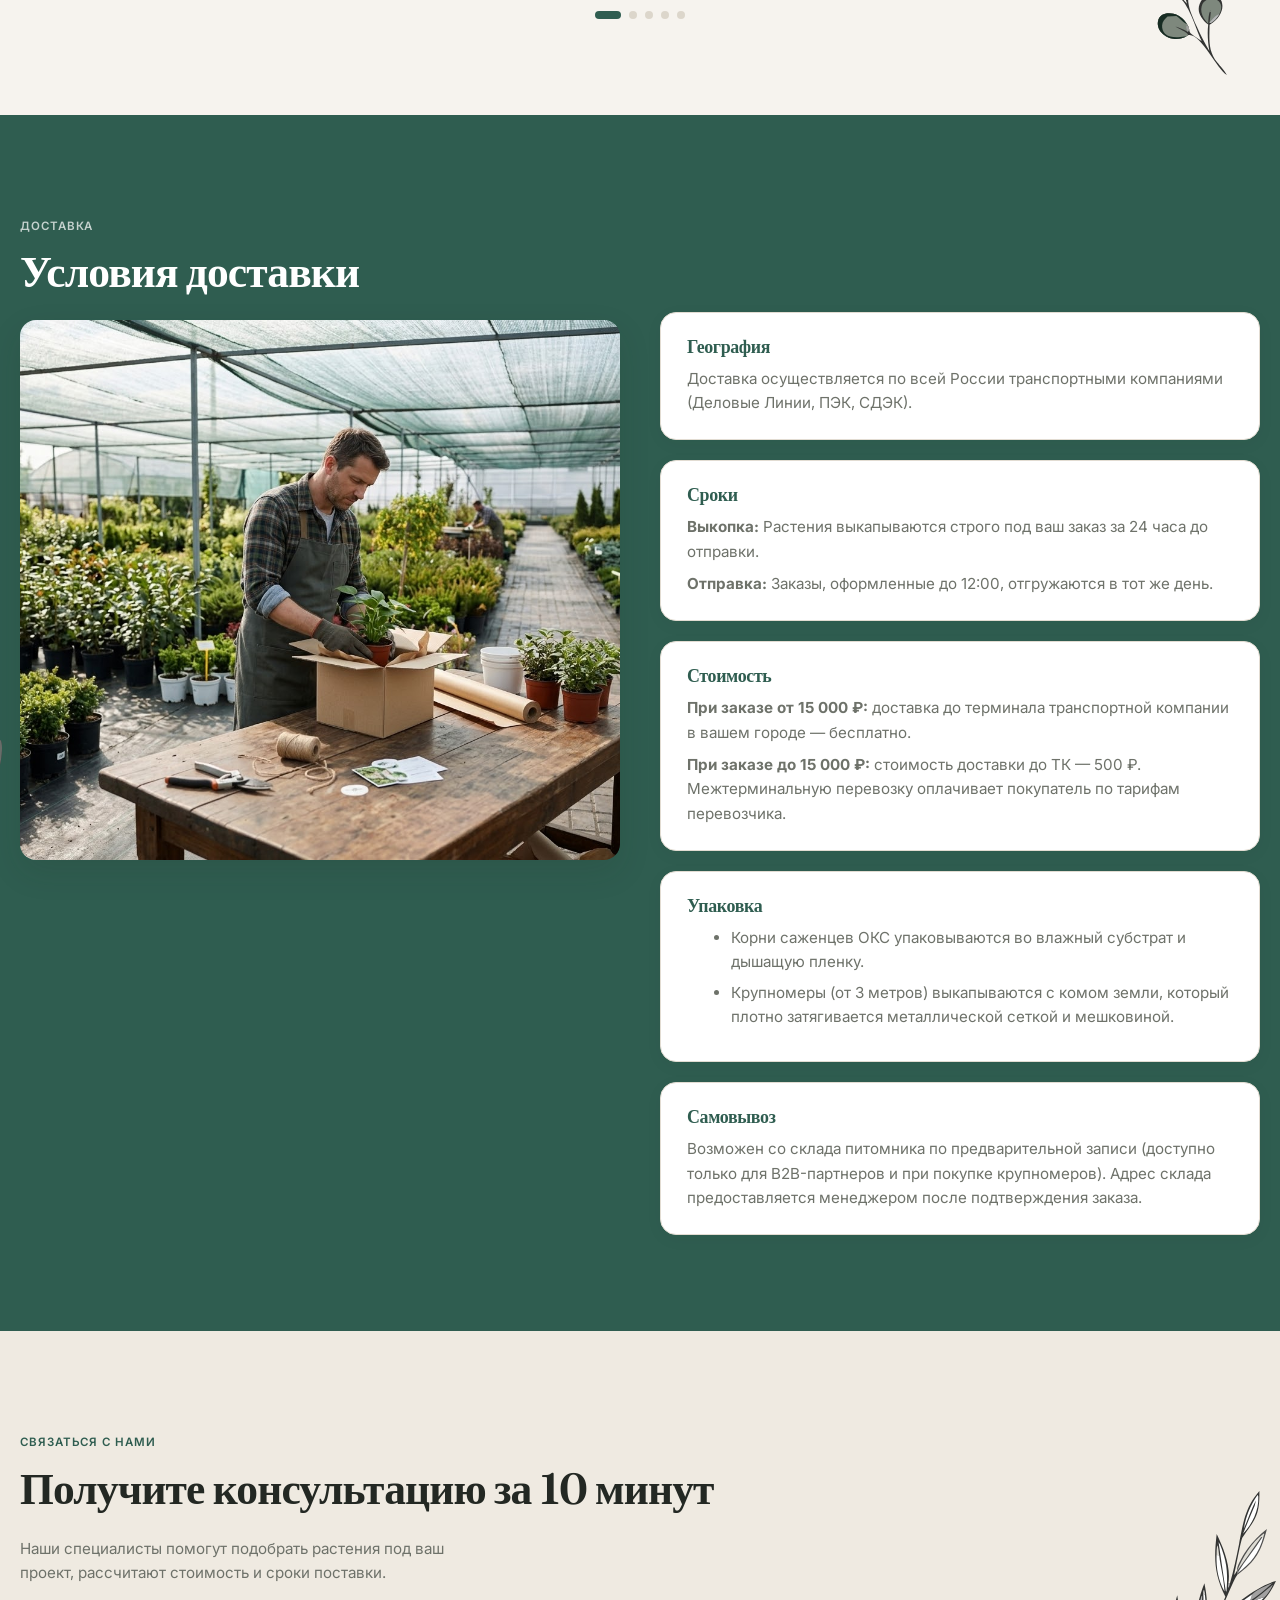
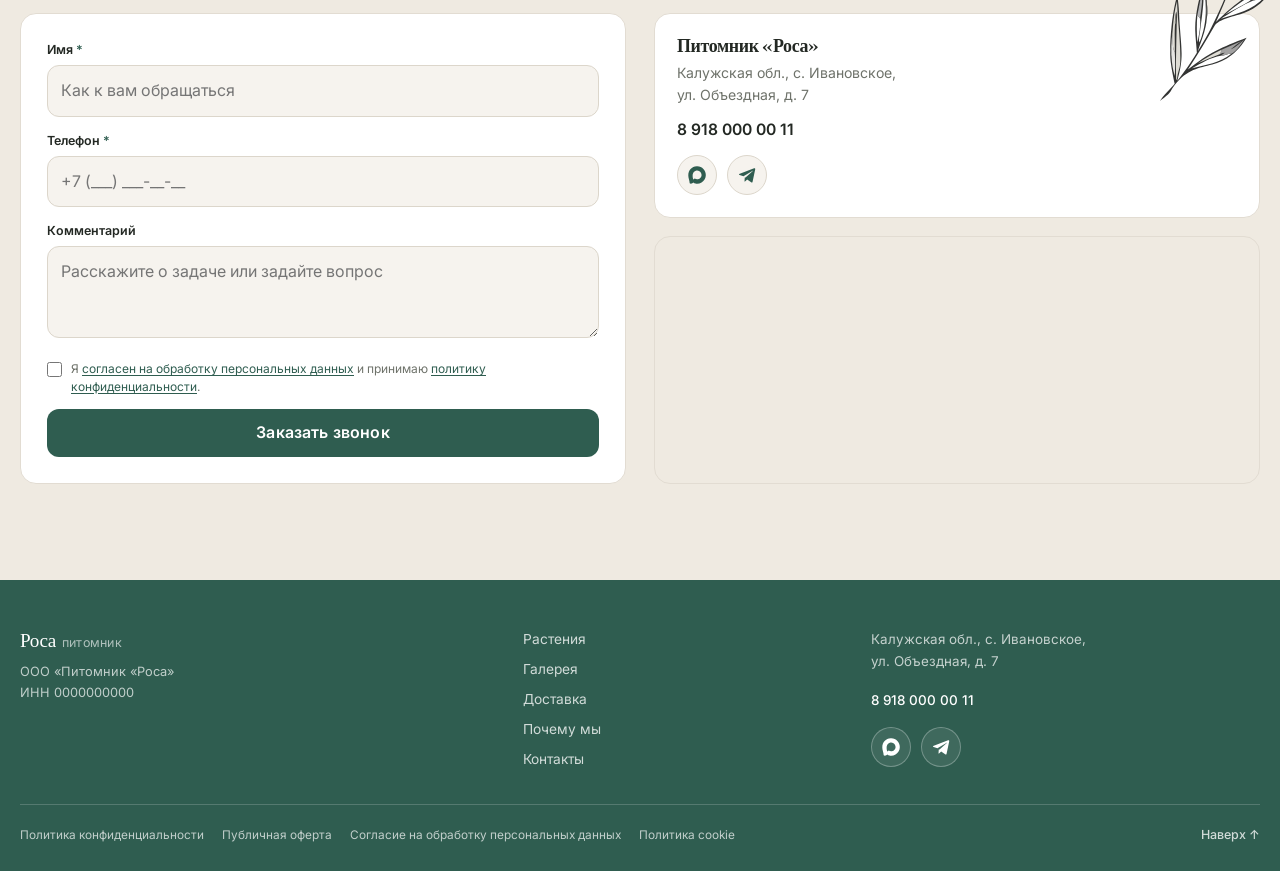
==== commit 5708b258: "Исправлена иконка на юридических страницах" ====
--- a/index.html
+++ b/index.html
@@ -93,7 +93,7 @@
           <div class="hero-cta">
             <a class="btn btn--light" href="#contacts">Заказать консультацию</a>
             <button
-              class="btn btn--ghost"
+              class="btn"
               id="specialOfferBtn"
               type="button"
               onclick="getSpecialOffer()"
--- a/css/styles.css
+++ b/css/styles.css
@@ -253,41 +253,18 @@
         inset: 0 0 auto 0;
         z-index: 100;
         height: var(--header-h);
-        /* Темное полупрозрачное стекло на основе цвета --text для контраста со светлым текстом */
-        background: rgba(35, 40, 35, 0.45);
-        /* Плотный блюр, чтобы фон под шапкой превращался в однородную матовую массу */
-        backdrop-filter: blur(30px) saturate(160%);
-        -webkit-backdrop-filter: blur(30px) saturate(160%);
-        /* Убираем рамки и тени по запросу */
-        border-bottom: none;
-        box-shadow: none;
-        transition:
-          transform 0.2s ease,
-          background 0.3s ease;
+        background: var(--accent);
+        box-shadow: var(--shadow-sm);
+        transition: transform 0.2s ease;
         will-change: transform;
-      }
-
-      /* Фолбэк: если браузер не поддерживает блюр, делаем фон темнее для читаемости */
-      @supports not (backdrop-filter: blur(1px)) {
-        .site-header {
-          background: rgba(35, 40, 35, 0.85);
-        }
       }
 
       .site-header.is-hidden {
         transform: translateY(-100%);
-      }
-      .site-header.is-scrolled {
-        background: var(--accent);
-        box-shadow: var(--shadow-sm);
-        backdrop-filter: blur(20px) saturate(160%);
-        -webkit-backdrop-filter: blur(20px) saturate(160%);
       }
       .site-header--static {
         position: static;
         background: var(--accent);
-        backdrop-filter: none;
-        -webkit-backdrop-filter: none;
         box-shadow: var(--shadow-sm);
       }
       .header-inner {
@@ -591,13 +568,13 @@
       .hero-badge {
         padding: 8px 16px;
         border-radius: 999px;
-        border: 1px solid rgba(255, 255, 255, 0.2);
-        background: rgba(22, 28, 23, 0.32);
+        border: 1px solid var(--border);
+        background: var(--bg-alt);
         font-family: var(--font-body);
-        font-weight: 400;
+        font-weight: 500;
         font-size: 0.78rem;
         letter-spacing: 0.02em;
-        color: rgba(255, 255, 255, 0.94);
+        color: var(--accent);
         line-height: 1.3;
       }
 
@@ -741,6 +718,9 @@
         min-width: 0;
         overflow: hidden;
       }
+      .why-title {
+        color: inherit;
+      }
       .why-card:hover {
         transform: translateY(-5px);
         box-shadow: var(--shadow-md);
@@ -764,6 +744,9 @@
       }
       .why-card--accent .why-text {
         color: rgba(255, 255, 255, 0.82);
+      }
+      .why-card--accent:hover .why-num {
+        color: #fff;
       }
 
       .why-num {
@@ -780,9 +763,6 @@
       .why-card:hover .why-num {
         transform: scale(1.15);
         color: var(--accent);
-      }
-      .why-card--accent:hover .why-num {
-        color: #fff;
       }
       .why-title {
         font-family: var(--font-head);
@@ -1188,6 +1168,14 @@
         fill: var(--accent);
       }
 
+      .messenger-link--max-bg {
+        background-color: var(--bg);
+        background-image: url('https://maxicons.ru/icons/Max_logo.svg');
+        background-position: center;
+        background-size: contain;
+        background-repeat: no-repeat;
+      }
+
       .map-wrap {
         flex: 1;
         min-height: 240px;
@@ -1528,15 +1516,27 @@
         }
       }
 
+      @media (max-width: 1024px) {
+        .decor {
+          display: none;
+        }
+      }
+
       @media (max-width: 768px) {
+        .decor {
+          display: none;
+        }
         .hero::after {
           background: linear-gradient(
-            180deg,
-            transparent 0%,
-            transparent 40%,
-            rgba(0, 0, 0, 0.55) 70%,
-            rgba(0, 0, 0, 0.82) 100%
+            to top,
+            rgba(0, 0, 0, 0.65) 0%,
+            rgba(0, 0, 0, 0.75) 80%,
+            transparent 100%
           );
+        }
+        .hero h1,
+        .hero-sub {
+          text-shadow: 0 2px 6px rgba(0, 0, 0, 0.45);
         }
         .gallery-slide {
           flex: 0 0 100%;
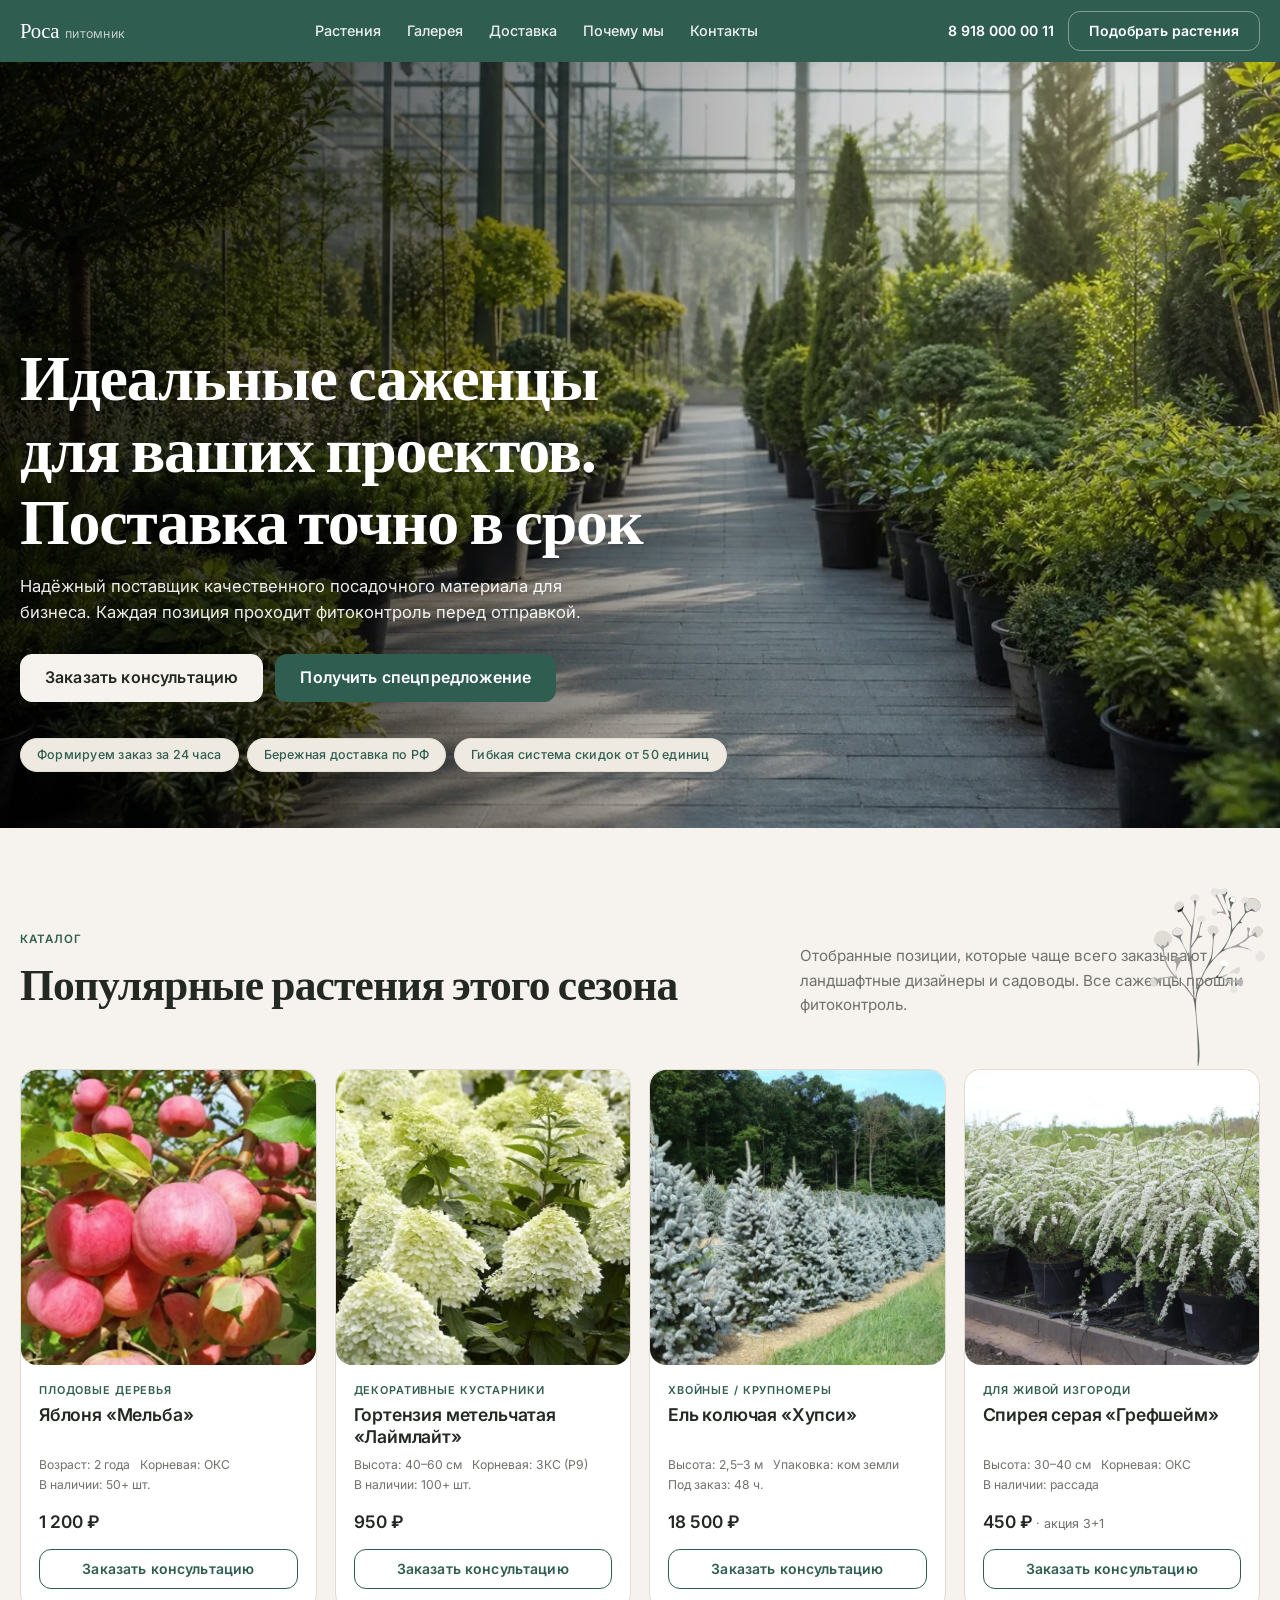
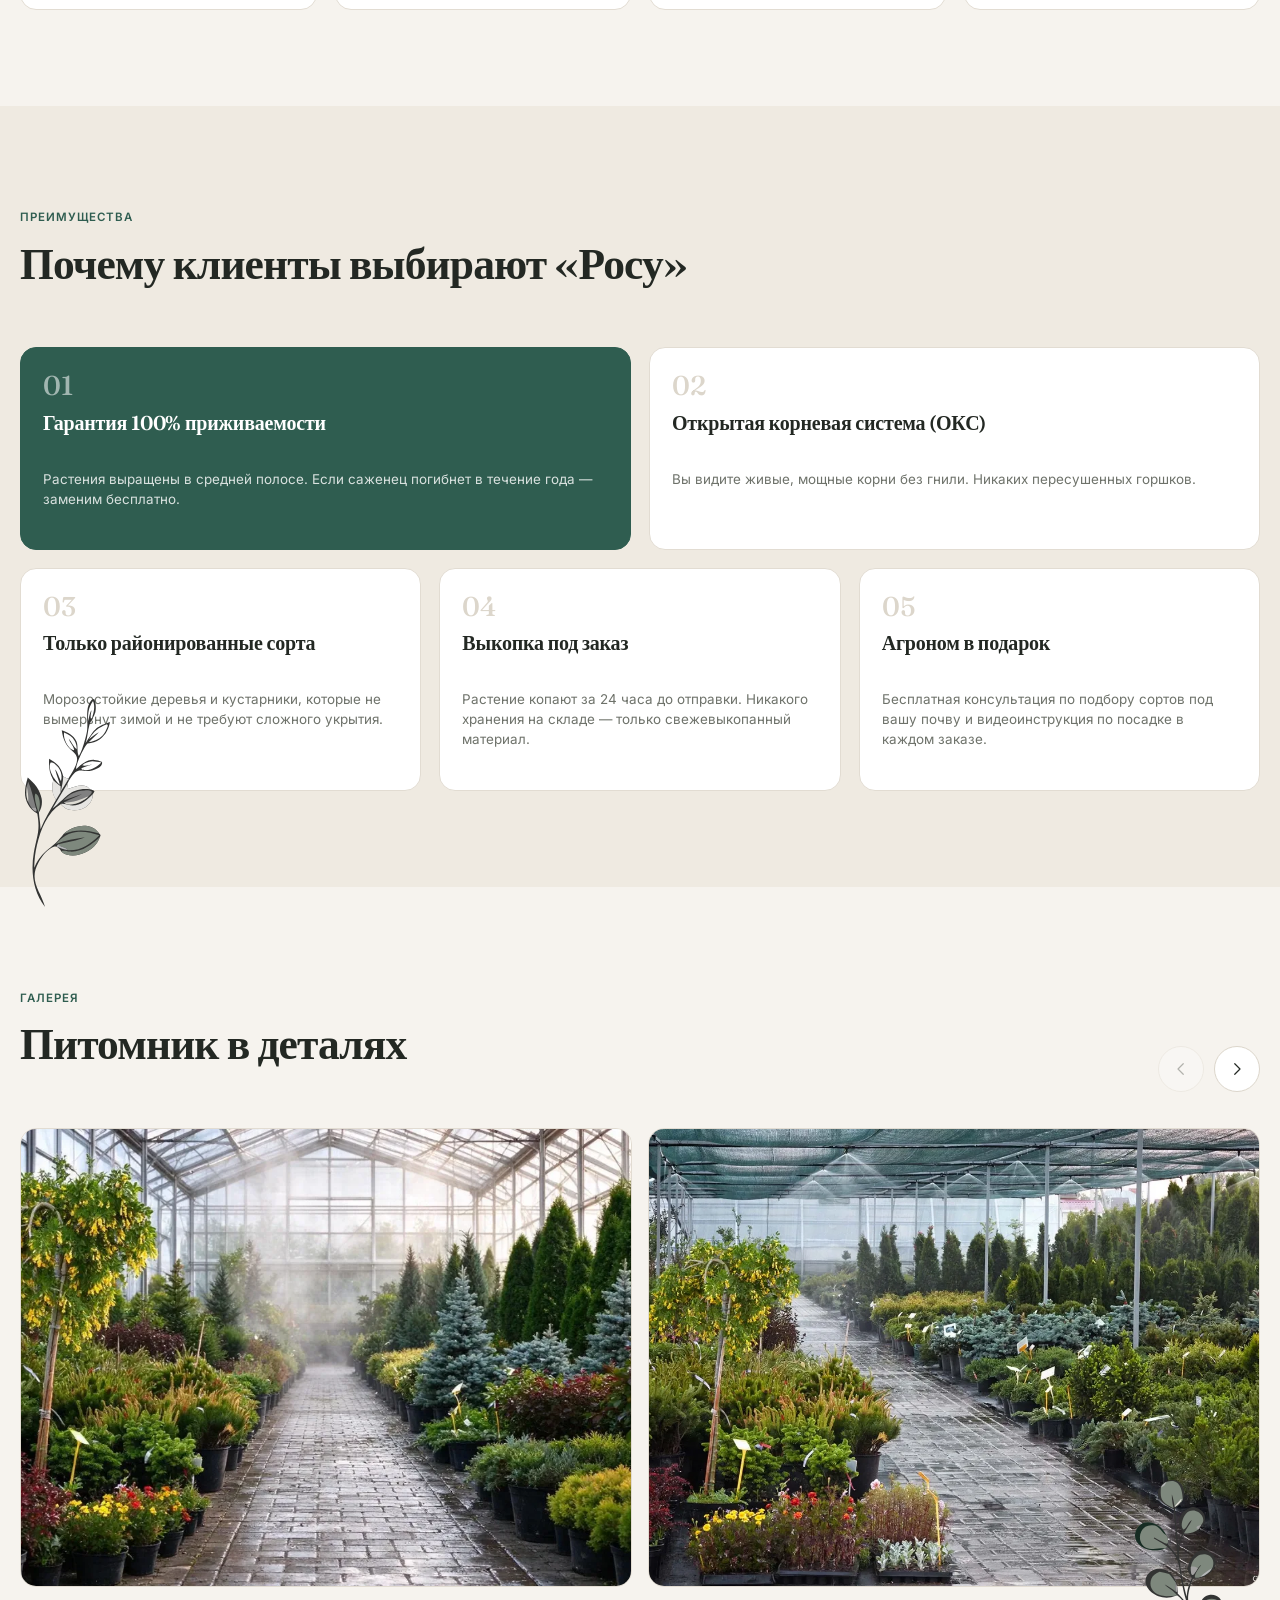
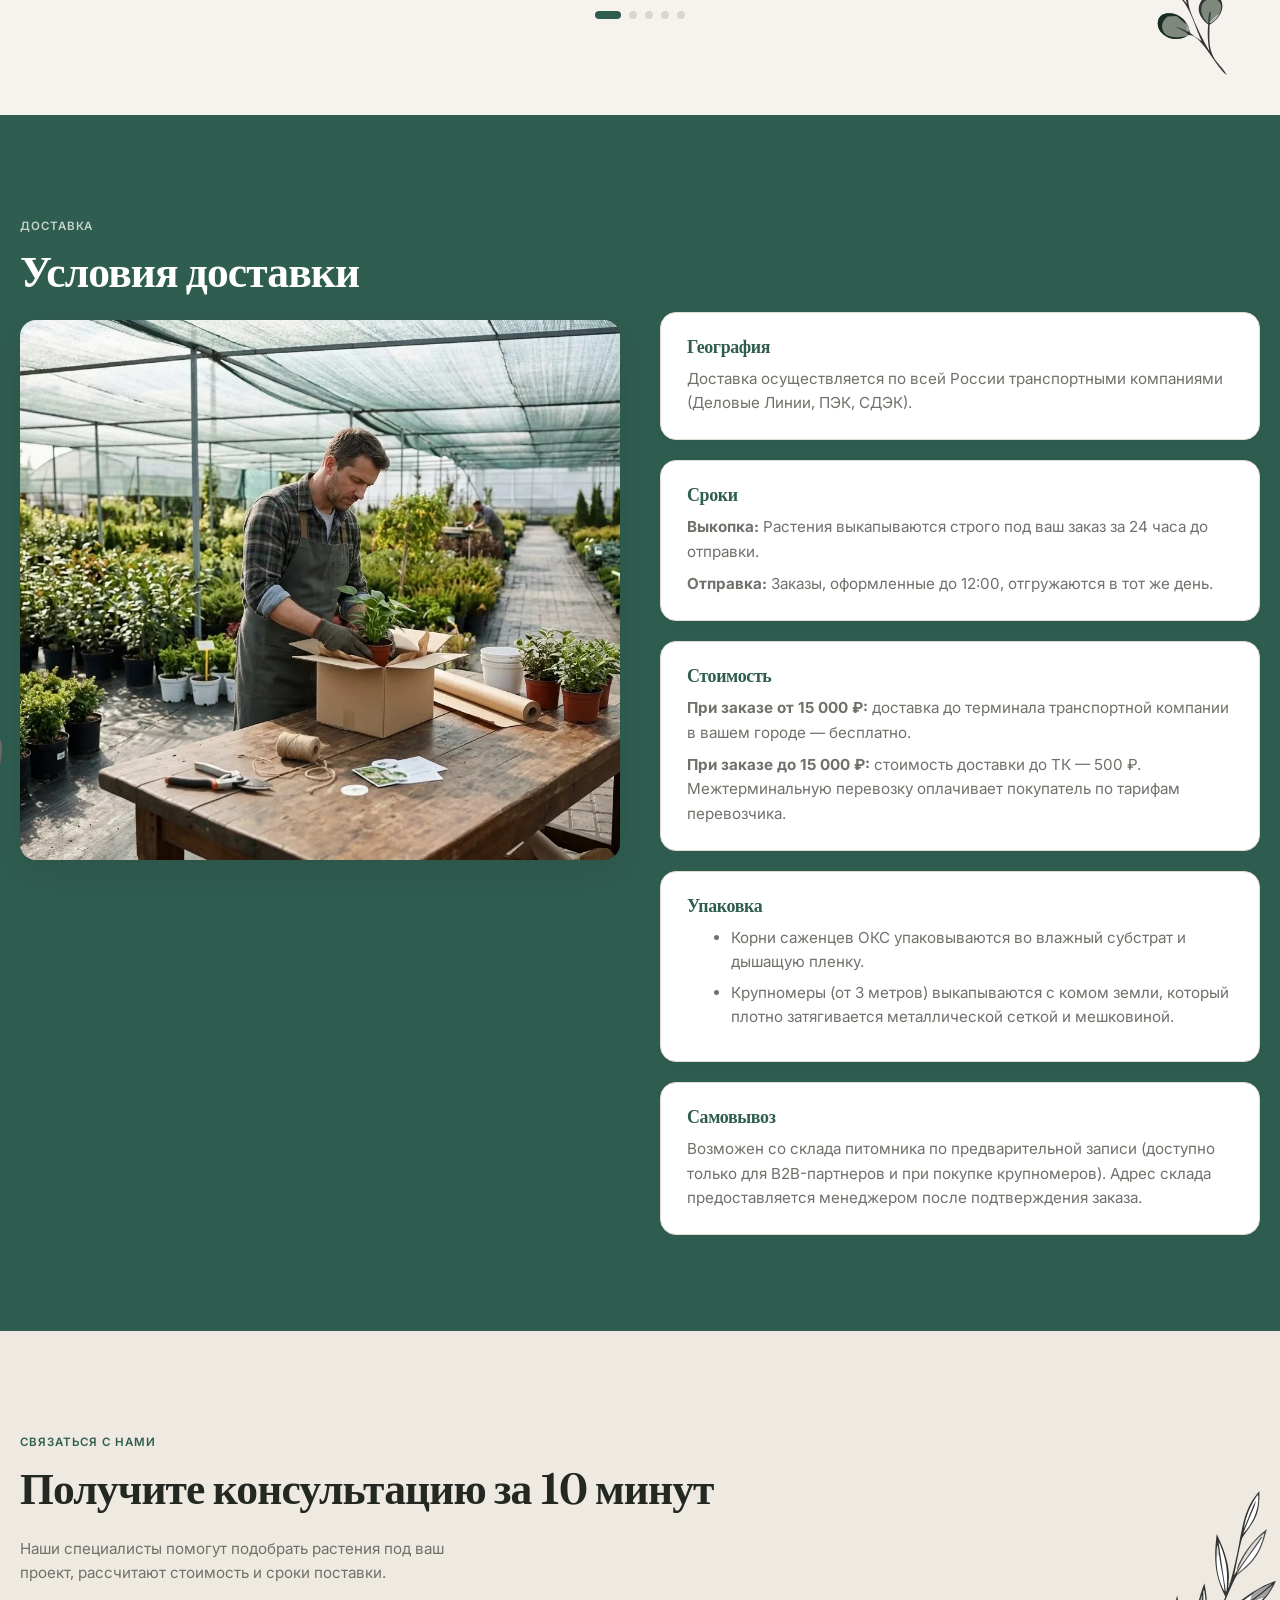
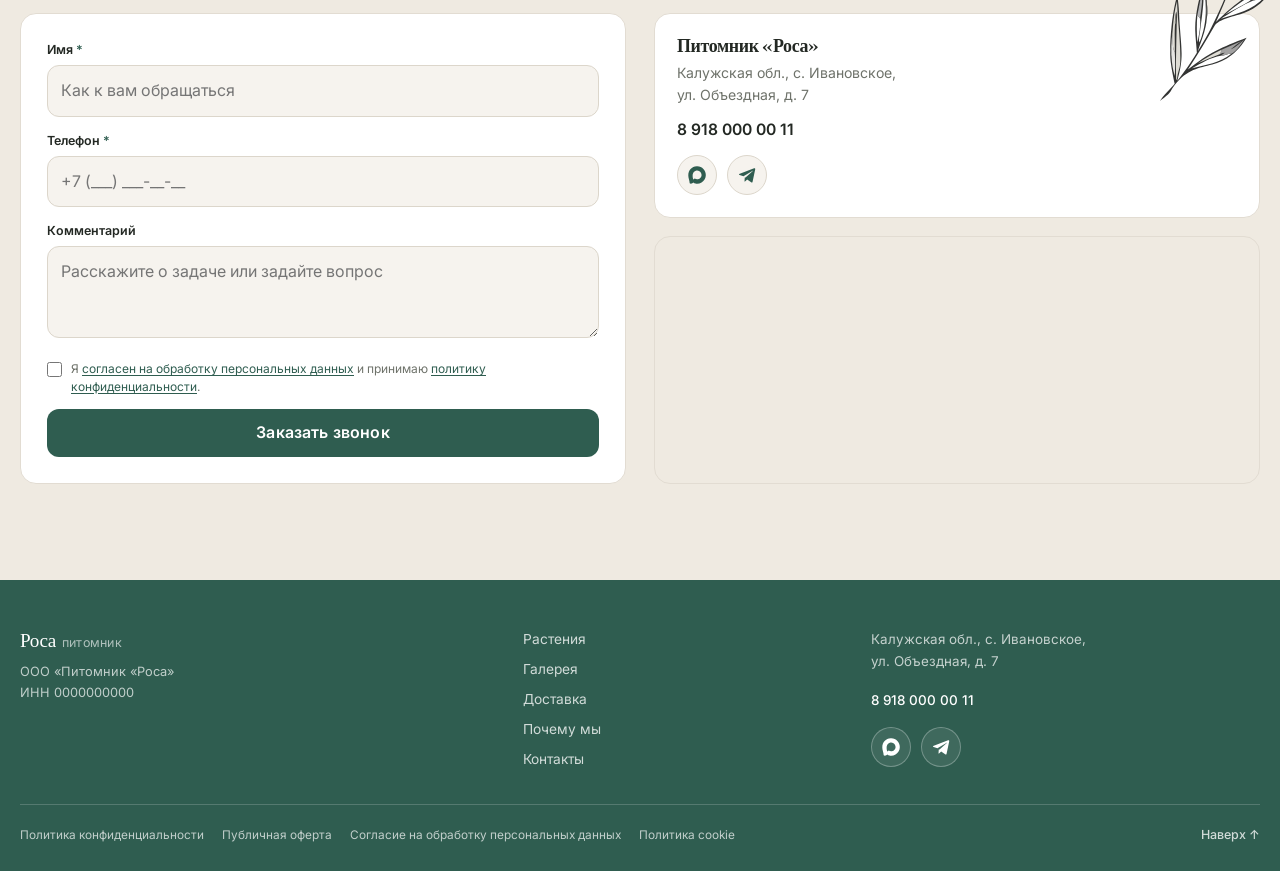
==== commit 76aa24c7: "Этап 1: метаданные, main и skip-link, чистка inline-стилей, onclick → addEventListener" ====
--- a/index.html
+++ b/index.html
@@ -11,6 +11,19 @@
       name="description"
       content="Питомник «Роса»: декоративные деревья и кустарники, хвойные, многолетники. Саженцы с фитоконтролем, доставка по РФ, консультация агронома."
     />
+    <meta name="theme-color" content="#2F5D50" />
+    <link rel="canonical" href="https://staysy-cpu.github.io/Rosa-v2/" />
+    <meta property="og:type" content="website" />
+    <meta property="og:locale" content="ru_RU" />
+    <meta property="og:url" content="https://staysy-cpu.github.io/Rosa-v2/" />
+    <meta property="og:title" content="Питомник растений &quot;Роса&quot;" />
+    <meta property="og:description" content="Питомник «Роса»: декоративные деревья и кустарники, хвойные, многолетники. Саженцы с фитоконтролем, доставка по РФ, консультация агронома." />
+    <meta property="og:image" content="https://staysy-cpu.github.io/Rosa-v2/images/rosa1-og.jpg" />
+    <meta property="og:image:type" content="image/jpeg" />
+    <meta property="og:image:width" content="1200" />
+    <meta property="og:image:height" content="678" />
+    <meta name="twitter:card" content="summary_large_image" />
+    <link rel="preload" as="image" href="images/rosa1-1600.webp" imagesrcset="images/rosa1-800.webp 800w, images/rosa1-1600.webp 1600w" imagesizes="100vw" fetchpriority="high" />
     <link rel="preconnect" href="https://fonts.googleapis.com" />
     <link rel="preconnect" href="https://fonts.gstatic.com" crossorigin />
     <link
@@ -19,6 +32,7 @@
     />
   </head>
   <body>
+    <a class="skip-link" href="#main">Перейти к содержимому</a>
     <!-- ===== HEADER ===== -->
     <header class="site-header" id="siteHeader">
       <div class="container header-inner">
@@ -76,10 +90,21 @@
     </div>
     <div class="menu-overlay" id="menuOverlay"></div>
 
+    <main id="main">
+
     <!-- ===== HERO ===== -->
     <section class="hero" id="hero">
       <div class="hero-bg" aria-hidden="true">
-        <img src="images/rosa1.webp" alt="" />
+        <img
+          src="images/rosa1-1600.webp"
+          srcset="images/rosa1-800.webp 800w, images/rosa1-1600.webp 1600w"
+          sizes="100vw"
+          width="1600"
+          height="904"
+          alt=""
+          fetchpriority="high"
+          decoding="async"
+        />
       </div>
       <div class="container">
         <div class="hero-content">
@@ -96,7 +121,6 @@
               class="btn"
               id="specialOfferBtn"
               type="button"
-              onclick="getSpecialOffer()"
             >
               Получить спецпредложение
             </button>
@@ -111,8 +135,8 @@
     </section>
 
     <!-- ===== PRODUCTS ===== -->
-    <section class="section" id="products" style="position: relative;">
-      <div class="decor decor-right decor-lg" style="top: 60px; right: -110px;">
+    <section class="section" id="products">
+      <div class="decor decor-right decor-lg decor--products">
         <img src="images/decor-leaf-1.svg" alt="" />
       </div>
       <div class="container">
@@ -132,6 +156,8 @@
             <div class="product-media">
               <img
                 src="images/melba.webp"
+                width="1200"
+                height="1200"
                 alt="Саженец яблони Мельба"
                 loading="lazy"
               />
@@ -157,6 +183,8 @@
             <div class="product-media">
               <img
                 src="images/gortenziya.webp"
+                width="1200"
+                height="1558"
                 alt="Гортензия метельчатая Лаймлайт"
                 loading="lazy"
               />
@@ -182,6 +210,8 @@
             <div class="product-media">
               <img
                 src="images/el-kolyuchaya-hupsi-150-175.webp"
+                width="1200"
+                height="1200"
                 alt="Ель колючая Хупси"
                 loading="lazy"
               />
@@ -207,6 +237,8 @@
             <div class="product-media">
               <img
                 src="images/spireya.webp"
+                width="1200"
+                height="800"
                 alt="Спирея серая Грефшейм"
                 loading="lazy"
               />
@@ -234,8 +266,8 @@
     </section>
 
     <!-- ===== WHY (Преимущества) ===== -->
-    <section class="section section--alt" id="why" style="position: relative;">
-      <div class="decor decor-left decor-xl" style="bottom: -20px; left: 25px;">
+    <section class="section section--alt" id="why">
+      <div class="decor decor-left decor-xl decor--why">
         <img src="images/decor-leaf-2.svg" alt="" />
       </div>
       <div class="container">
@@ -292,8 +324,8 @@
     </section>
 
     <!-- ===== GALLERY ===== -->
-    <section class="section" id="gallery" style="position: relative;">
-      <div class="decor decor-right decor-lg" style="bottom: 40px; right: -95px;">
+    <section class="section" id="gallery">
+      <div class="decor decor-right decor-lg decor--gallery">
         <img src="images/decor-leaf-3.svg" alt="" />
       </div>
       <div class="container">
@@ -347,6 +379,8 @@
             <div class="gallery-slide">
               <img
                 src="images/g1.webp"
+                width="1200"
+                height="675"
                 alt="Фотография питомника 1"
                 loading="lazy"
               />
@@ -354,6 +388,8 @@
             <div class="gallery-slide">
               <img
                 src="images/g2.webp"
+                width="1200"
+                height="800"
                 alt="Фотография питомника 2"
                 loading="lazy"
               />
@@ -361,6 +397,8 @@
             <div class="gallery-slide">
               <img
                 src="images/g3.webp"
+                width="1200"
+                height="1271"
                 alt="Фотография питомника 3"
                 loading="lazy"
               />
@@ -368,6 +406,8 @@
             <div class="gallery-slide">
               <img
                 src="images/g4.webp"
+                width="1200"
+                height="1600"
                 alt="Фотография питомника 4"
                 loading="lazy"
               />
@@ -375,6 +415,8 @@
             <div class="gallery-slide">
               <img
                 src="images/g5.webp"
+                width="1200"
+                height="1351"
                 alt="Фотография питомника 5"
                 loading="lazy"
               />
@@ -382,6 +424,8 @@
             <div class="gallery-slide">
               <img
                 src="images/g6.webp"
+                width="1200"
+                height="454"
                 alt="Фотография питомника 6"
                 loading="lazy"
               />
@@ -389,6 +433,8 @@
             <div class="gallery-slide">
               <img
                 src="images/g7.webp"
+                width="1200"
+                height="473"
                 alt="Фотография питомника 7"
                 loading="lazy"
               />
@@ -396,6 +442,8 @@
             <div class="gallery-slide">
               <img
                 src="images/g8.webp"
+                width="1200"
+                height="800"
                 alt="Фотография питомника 8"
                 loading="lazy"
               />
@@ -403,6 +451,8 @@
             <div class="gallery-slide">
               <img
                 src="images/g9.webp"
+                width="1200"
+                height="900"
                 alt="Фотография питомника 9"
                 loading="lazy"
               />
@@ -410,6 +460,8 @@
             <div class="gallery-slide">
               <img
                 src="images/g10.webp"
+                width="1200"
+                height="674"
                 alt="Фотография питомника 10"
                 loading="lazy"
               />
@@ -425,11 +477,11 @@
       </div>
     </section>
     <!-- ===== DELIVERY ===== -->
-    <section class="section section--alt" id="delivery" style="position: relative;">
+    <section class="section section--accent" id="delivery">
       <div class="container">
         <div class="delivery-grid">
           <div class="delivery-left">
-            <div class="decor decor-left decor-xl" style="position: absolute; bottom: 0; left: -115px;">
+            <div class="decor decor-left decor-xl decor--delivery">
               <img src="images/decor-leaf-4.svg" alt="" />
             </div>
             <div class="delivery-head">
@@ -437,7 +489,7 @@
               <h2>Условия доставки</h2>
             </div>
             <div class="delivery-media">
-              <img src="images/upak.webp" alt="Упаковка и отправка товара" />
+              <img src="images/upak.webp" width="1200" height="896" alt="Упаковка и отправка товара" />
             </div>
           </div>
 
@@ -471,7 +523,7 @@
 
             <article class="delivery-card">
               <h3>Упаковка</h3>
-              <ul style="margin: 8px 0 8px 20px">
+              <ul class="delivery-list">
                 <li>
                   Корни саженцев ОКС упаковываются во влажный субстрат и дышащую
                   пленку.
@@ -498,8 +550,8 @@
 
 
     <!-- ===== CONTACTS ===== -->
-    <section class="section section--alt" id="contacts" style="position: relative;">
-      <div class="decor decor-right decor-md" style="top: 160px; right: -40px;">
+    <section class="section section--alt" id="contacts">
+      <div class="decor decor-right decor-md decor--contacts">
         <img src="images/decor-leaf-5.svg" alt="" />
       </div>
       <div class="container">
@@ -614,6 +666,8 @@
       </div>
     </section>
 
+    </main>
+
     <!-- ===== FOOTER ===== -->
     <footer class="site-footer">
       <div class="container">
@@ -742,7 +796,6 @@
         <div
           class="popup-icon"
           aria-hidden="true"
-          style="background: rgba(47, 93, 80, 0.15); color: var(--accent)"
         >
           <svg
             viewBox="0 0 24 24"
@@ -760,7 +813,7 @@
         <h3 id="promoPopupTitle">Ваше спецпредложение</h3>
         <p id="promoPopupText">
           Скидка 10% на первый заказ по промокоду
-          <strong style="color: var(--accent); font-size: 1.1em">РОСА10</strong
+          <strong class="promo-code">РОСА10</strong
           >!
         </p>
         <button class="btn" id="promoPopupOk" type="button">Отлично</button>
@@ -812,7 +865,7 @@
             href="https://avt-web-design.tilda.ws/"
             target="_blank"
             rel="noopener"
-            style="color: var(--accent); text-decoration: underline; font-weight: 600"
+            class="accent-link"
             >avt-web-design</a
           >.
         </p>
--- a/css/styles.css
+++ b/css/styles.css
@@ -55,6 +55,10 @@
       html {
         scroll-behavior: smooth;
       }
+      section[id],
+      main[id] {
+        scroll-margin-top: calc(var(--header-h) + 16px);
+      }
       html,
       body {
         overflow-x: clip;
@@ -95,11 +99,31 @@
         margin-inline: auto;
         min-width: 0;
       }
+      .skip-link {
+        position: absolute;
+        left: 16px;
+        top: -100px;
+        z-index: 1000;
+        padding: 12px 20px;
+        border-radius: var(--radius);
+        background: var(--card);
+        color: var(--accent);
+        font-weight: 600;
+        box-shadow: var(--shadow-md);
+        transition: top var(--transition);
+      }
+      .skip-link:focus {
+        top: 16px;
+      }
       .section {
         padding: 96px 0;
+        position: relative;
       }
       .section--alt {
         background: var(--bg-alt);
+      }
+      .section--accent {
+        background: var(--accent);
       }
 
       /* ===== TYPOGRAPHY ===== */
@@ -132,6 +156,15 @@
       }
       .text-muted {
         color: var(--text-muted);
+      }
+      .promo-code {
+        color: var(--accent);
+        font-size: 1.1em;
+      }
+      .accent-link {
+        color: var(--accent);
+        text-decoration: underline;
+        font-weight: 600;
       }
 
       h1,
@@ -916,6 +949,26 @@
       .decor-xl {
         width: 360px;
       }
+      .decor--products {
+        top: 60px;
+        right: -110px;
+      }
+      .decor--why {
+        bottom: -20px;
+        left: 25px;
+      }
+      .decor--gallery {
+        bottom: 40px;
+        right: -95px;
+      }
+      .decor--delivery {
+        bottom: 0;
+        left: -115px;
+      }
+      .decor--contacts {
+        top: 160px;
+        right: -40px;
+      }
       .delivery-cards {
         display: flex;
         flex-direction: column;
@@ -948,11 +1001,11 @@
         font-size: 0.95rem;
         line-height: 1.6;
       }
+      .delivery-list {
+        margin: 8px 0 8px 20px;
+      }
       .delivery-card li {
         margin-bottom: 6px;
-      }
-      #delivery {
-        background: var(--accent);
       }
       .delivery-left {
         position: sticky;
@@ -1514,18 +1567,12 @@
         .gallery-controls {
           align-self: flex-end;
         }
-      }
-
-      @media (max-width: 1024px) {
         .decor {
           display: none;
         }
       }
 
       @media (max-width: 768px) {
-        .decor {
-          display: none;
-        }
         .hero::after {
           background: linear-gradient(
             to top,
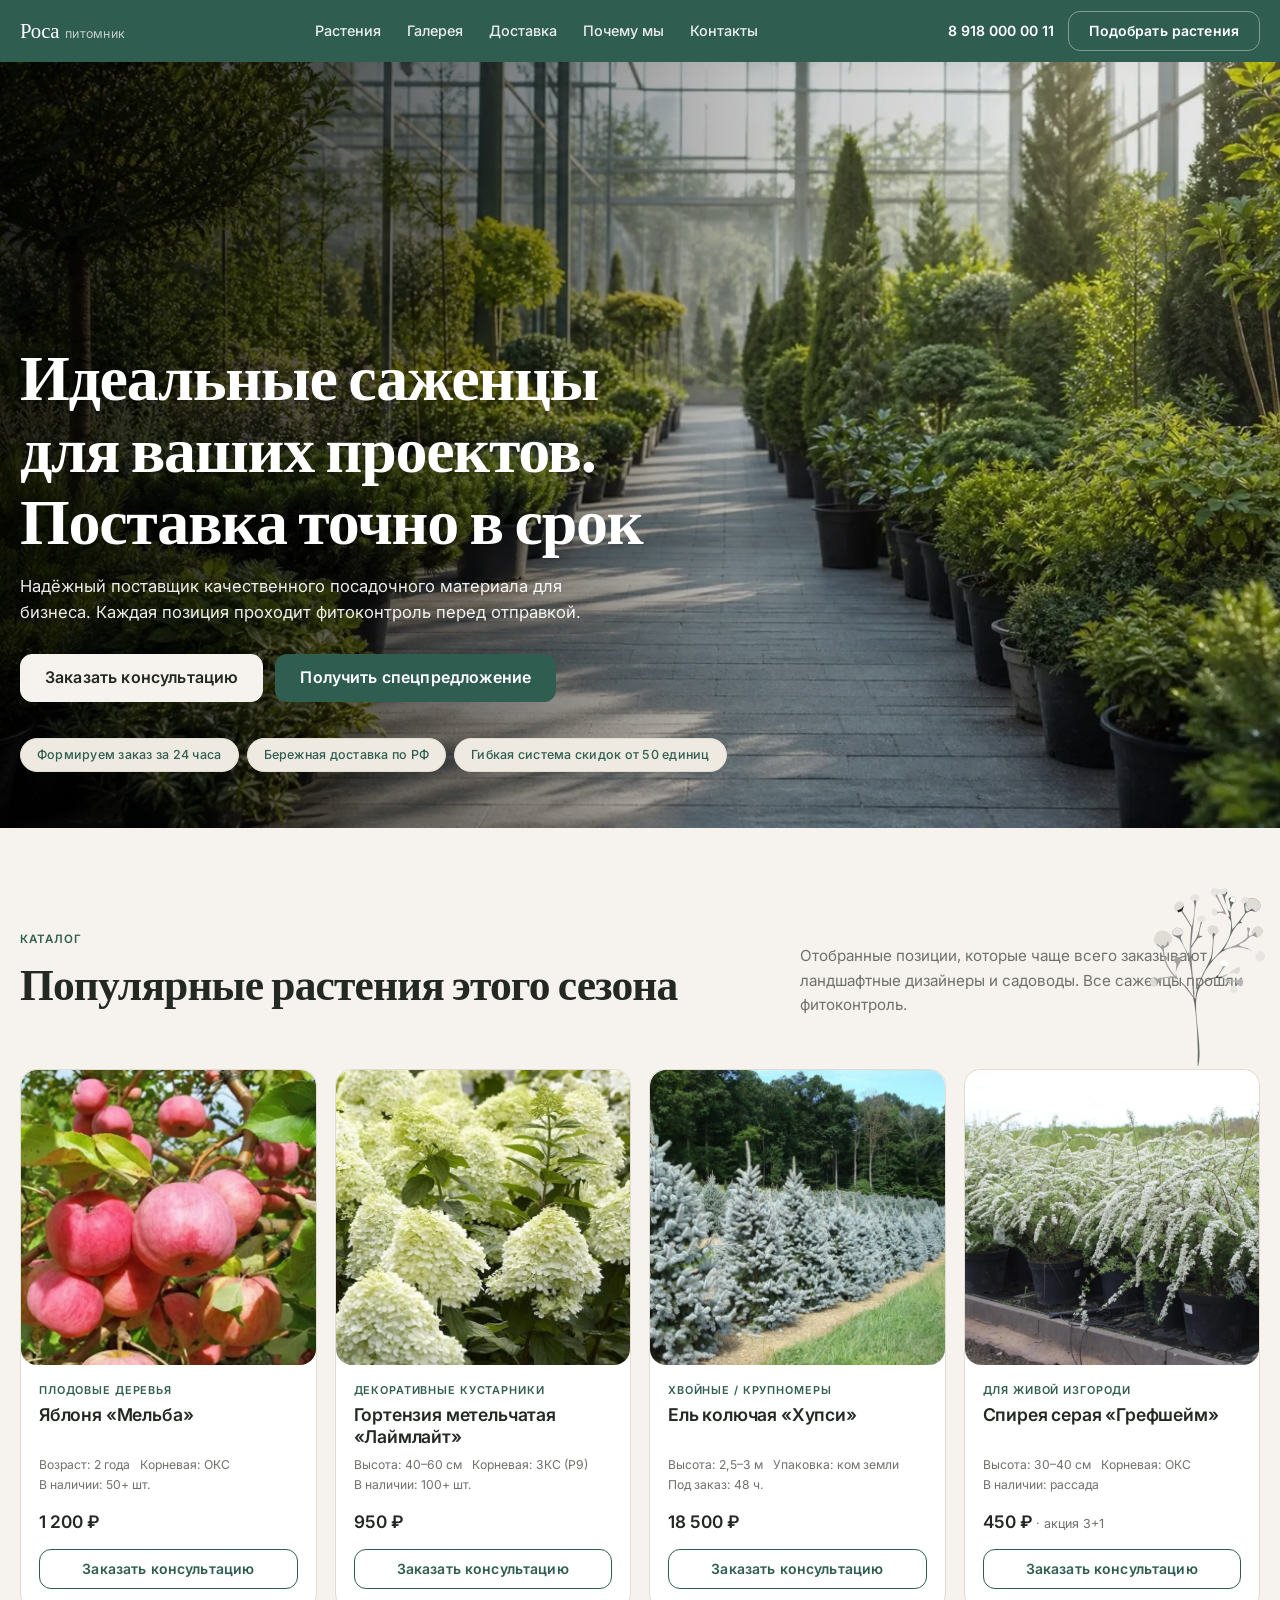
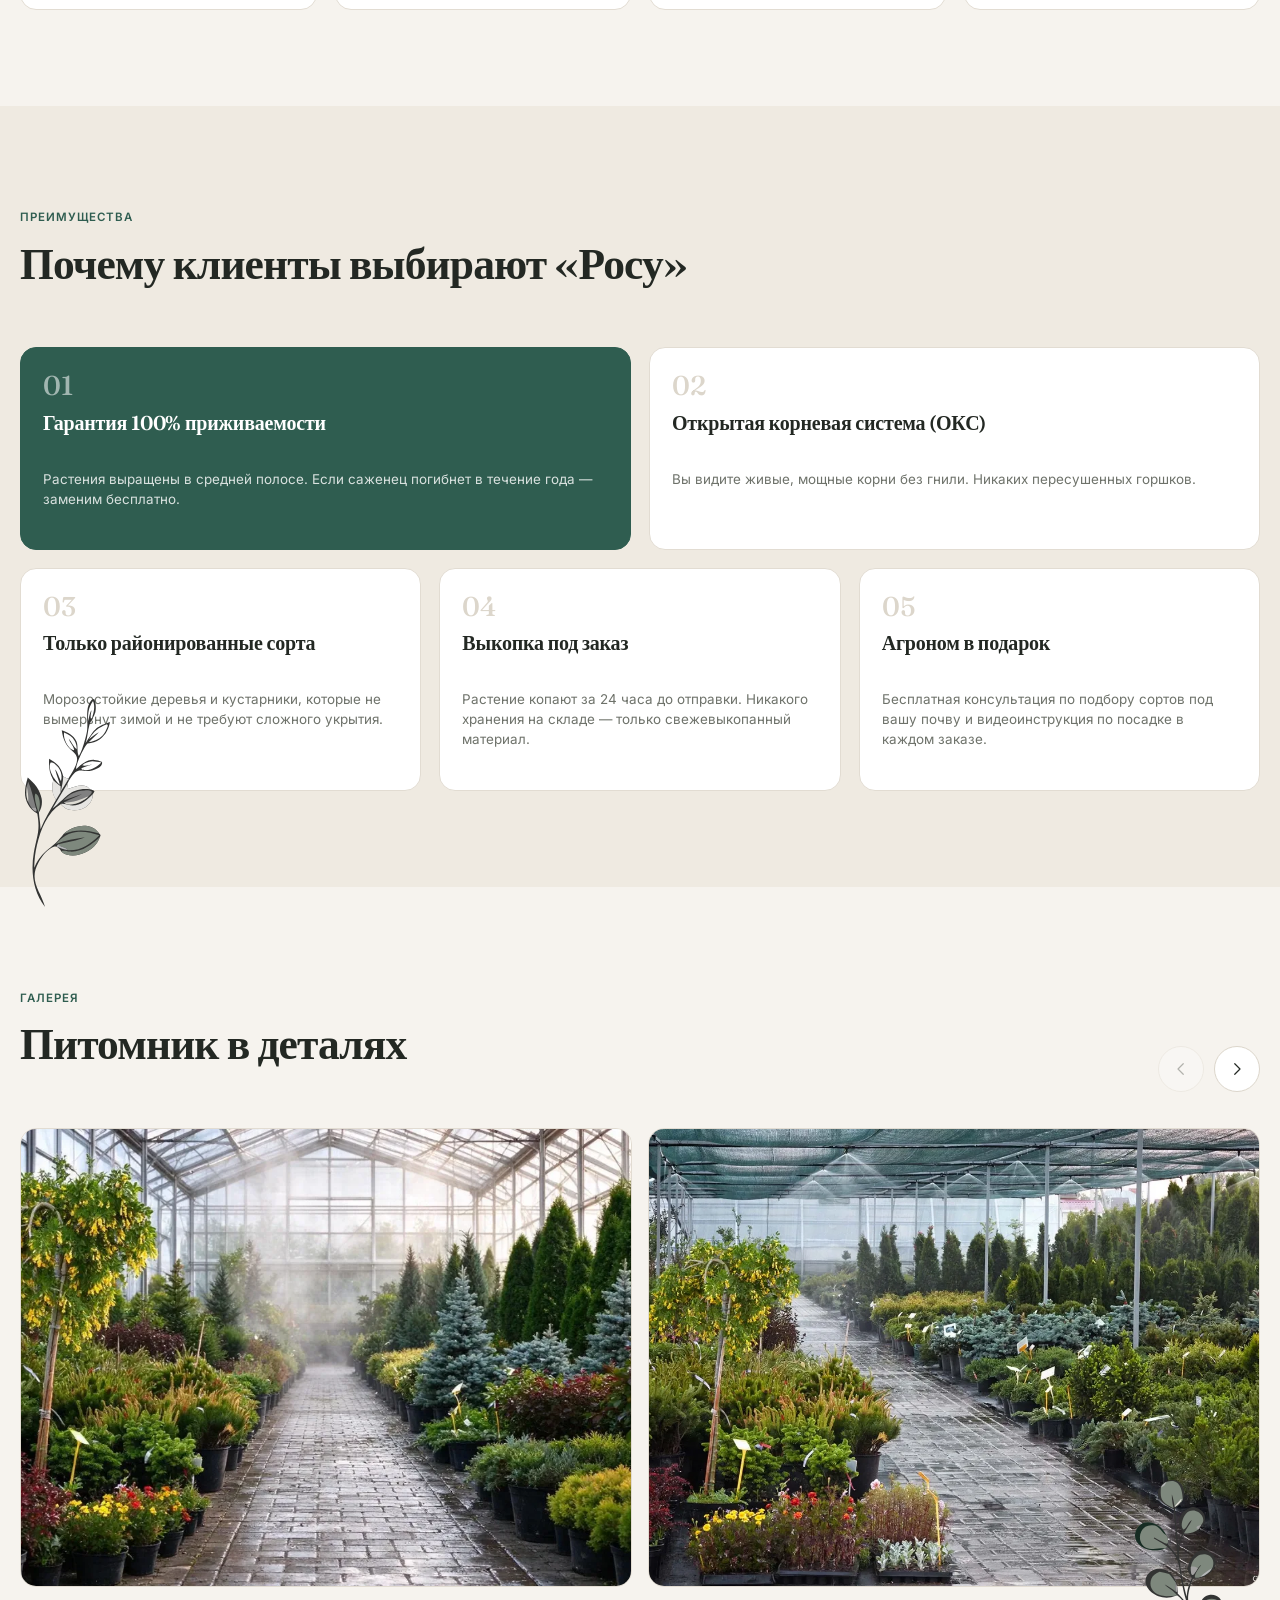
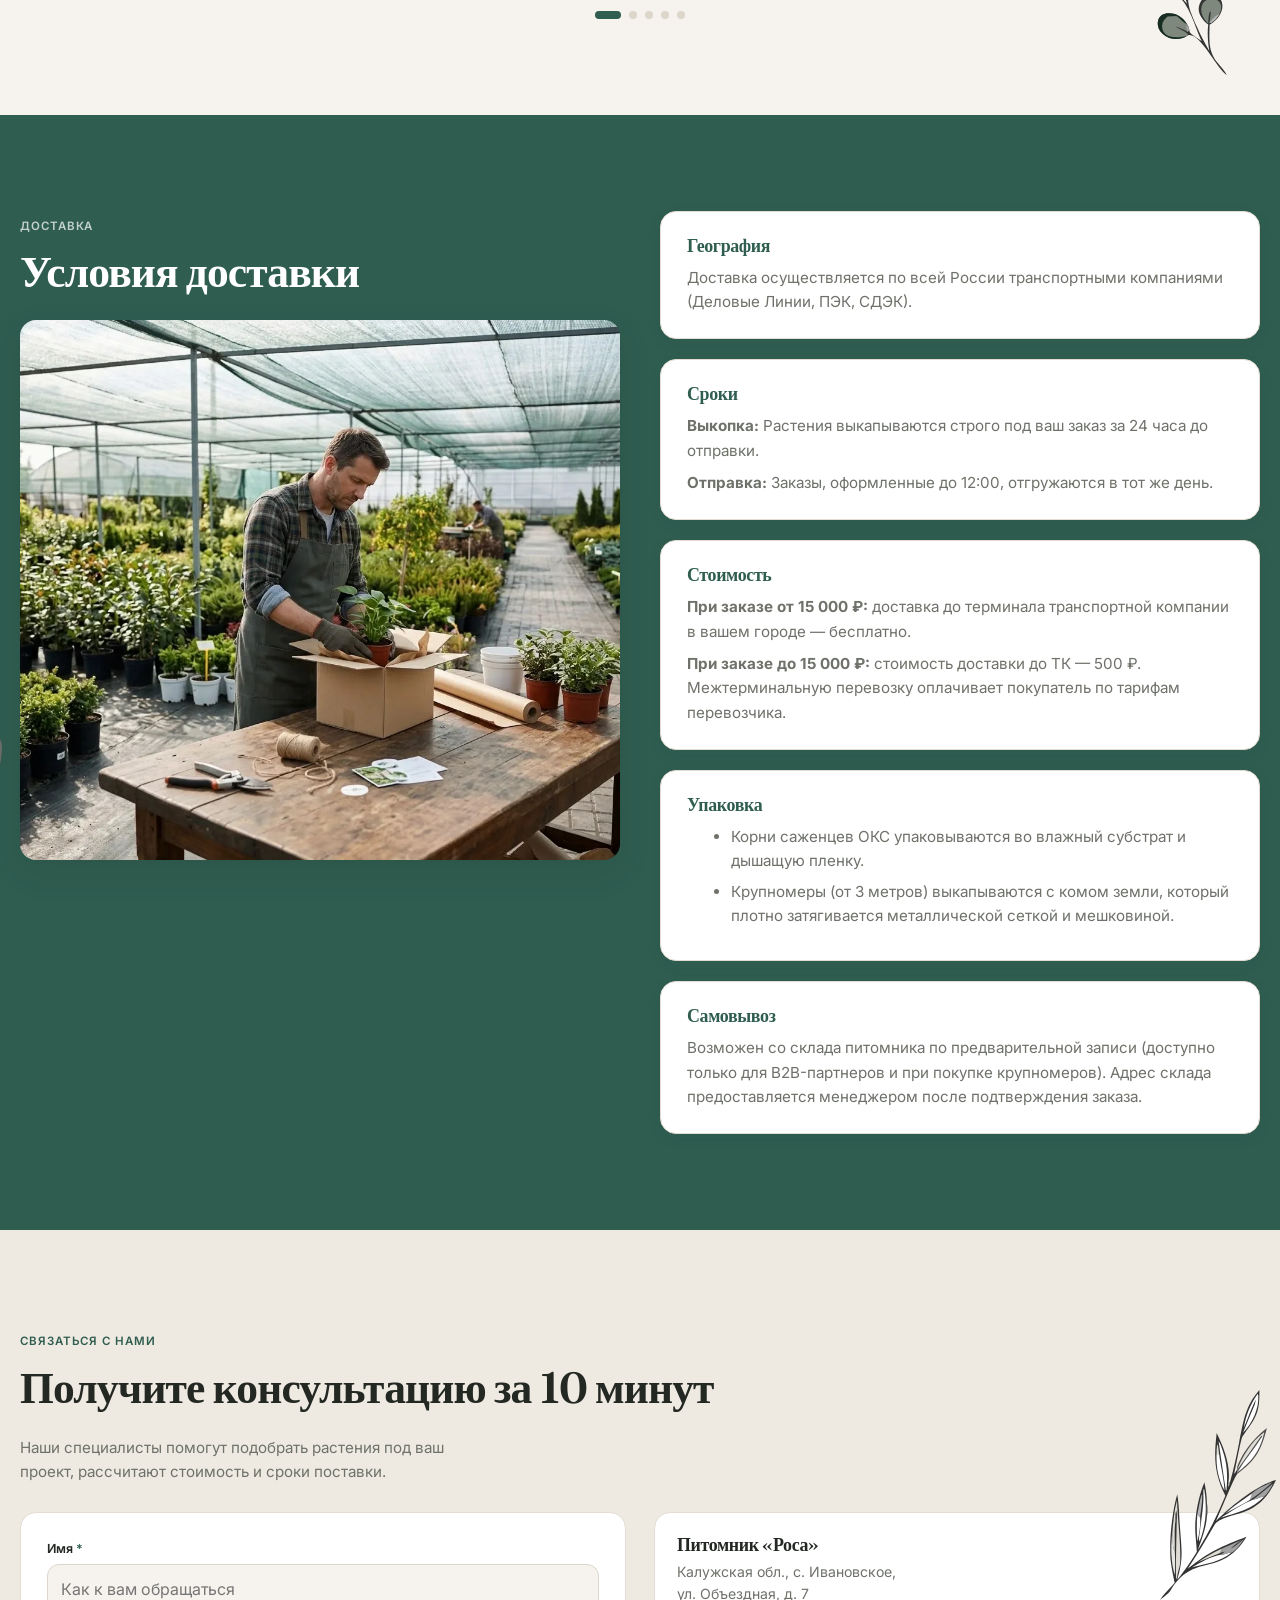
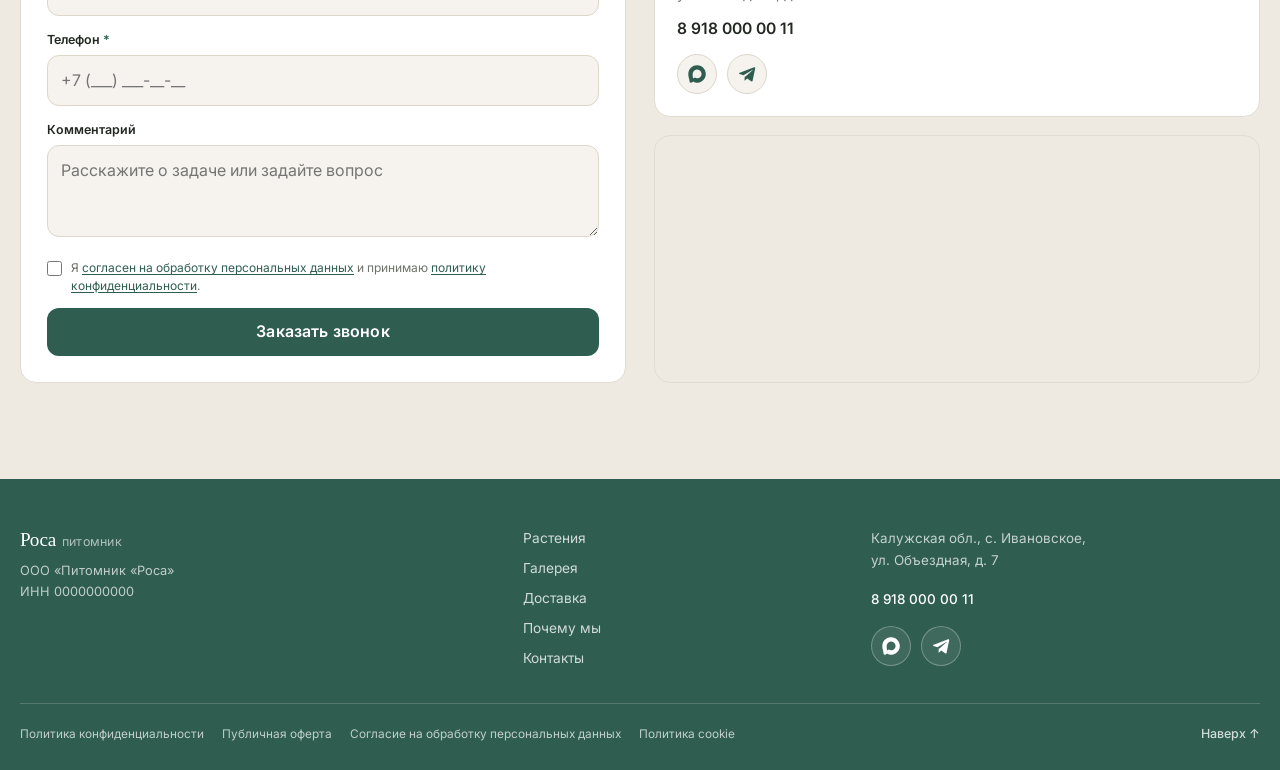
==== commit 54961c5d: "Создан поп-ап cokie" ====
--- a/index.html
+++ b/index.html
@@ -873,5 +873,99 @@
       </div>
     </div>
 
+    <!-- ===== POPUP: Cookie ===== -->
+    <div
+      class="popup-overlay"
+      id="cookiePopupOverlay"
+      role="presentation"
+      aria-hidden="true"
+    >
+      <div
+        class="popup cookie-popup"
+        role="dialog"
+        aria-modal="true"
+        aria-labelledby="cookiePopupTitle"
+      >
+        <button
+          class="popup-close"
+          id="cookiePopupClose"
+          type="button"
+          aria-label="Закрыть"
+        >
+          ×
+        </button>
+
+        <!-- Основной вид -->
+        <div class="cookie-popup__view active" id="cookieViewMain">
+          <h3 id="cookiePopupTitle">Файлы cookie</h3>
+          <p>
+            Мы используем файлы cookie для корректной работы сайта и анализа
+            трафика. Выберите, какие категории разрешить.
+          </p>
+          <div class="cookie-popup__actions">
+            <button
+              class="btn btn--outline"
+              id="cookieBtnSettings"
+              type="button"
+            >
+              Настройки
+            </button>
+            <button class="btn" id="cookieBtnAcceptAll" type="button">
+              Принять все
+            </button>
+          </div>
+        </div>
+
+        <!-- Вид настроек -->
+        <div
+          class="cookie-popup__view hidden"
+          id="cookieViewSettings"
+        >
+          <h3>Настройки cookie</h3>
+          <div class="cookie-categories">
+            <div class="cookie-category">
+              <div class="cookie-category__row">
+                <label class="cookie-checkbox">
+                  <input
+                    type="checkbox"
+                    checked
+                    disabled
+                    readonly
+                  />
+                  <span>Необходимые</span>
+                </label>
+              </div>
+              <p class="cookie-category__desc">
+                Обеспечивают работу сайта (навигация, безопасность, формы).
+              </p>
+            </div>
+            <div class="cookie-category">
+              <div class="cookie-category__row">
+                <label class="cookie-checkbox">
+                  <input type="checkbox" id="cookieAnalytic" />
+                  <span>Аналитика</span>
+                </label>
+              </div>
+              <p class="cookie-category__desc">
+                Собирают обезличенную статистику посещений для улучшения сайта.
+              </p>
+            </div>
+          </div>
+          <div class="cookie-popup__actions">
+            <button
+              class="btn btn--outline"
+              id="cookieBtnBack"
+              type="button"
+            >
+              Назад
+            </button>
+            <button class="btn" id="cookieBtnSave" type="button">
+              Сохранить
+            </button>
+          </div>
+        </div>
+      </div>
+    </div>
+
   </body>
 </html>
--- a/css/styles.css
+++ b/css/styles.css
@@ -1337,6 +1337,70 @@
         width: 100%;
       }
 
+      /* ===== COOKIE POPUP ===== */
+      .cookie-popup {
+        text-align: left;
+      }
+      .cookie-popup .popup-close {
+        top: 14px;
+        right: 14px;
+      }
+      .cookie-popup__view {
+        display: none;
+      }
+      .cookie-popup__view.active {
+        display: block;
+      }
+      .cookie-categories {
+        margin: 18px 0;
+      }
+      .cookie-category {
+        border: 1px solid var(--border);
+        border-radius: var(--radius);
+        padding: 14px 16px;
+        margin-bottom: 12px;
+        background: var(--bg);
+      }
+      .cookie-category__row {
+        display: flex;
+        align-items: flex-start;
+        gap: 10px;
+        margin-bottom: 8px;
+      }
+      .cookie-checkbox {
+        display: flex;
+        align-items: flex-start;
+        gap: 8px;
+        cursor: pointer;
+        font-weight: 500;
+        color: var(--text);
+      }
+      .cookie-checkbox input {
+        width: 18px;
+        height: 18px;
+        margin-top: 2px;
+        accent-color: var(--accent);
+      }
+      .cookie-checkbox input:disabled {
+        cursor: not-allowed;
+        opacity: 0.6;
+      }
+      .cookie-category__desc {
+        font-size: 0.85rem;
+        line-height: 1.4;
+        color: var(--text-muted);
+        margin: 0 0 0 46px;
+      }
+      .cookie-popup__actions {
+        display: flex;
+        gap: 10px;
+        margin-top: 6px;
+      }
+      .cookie-popup__actions .btn {
+        width: auto;
+        flex: 1;
+      }
+
       /* ===== LIGHTBOX ===== */
       .lightbox {
         position: fixed;
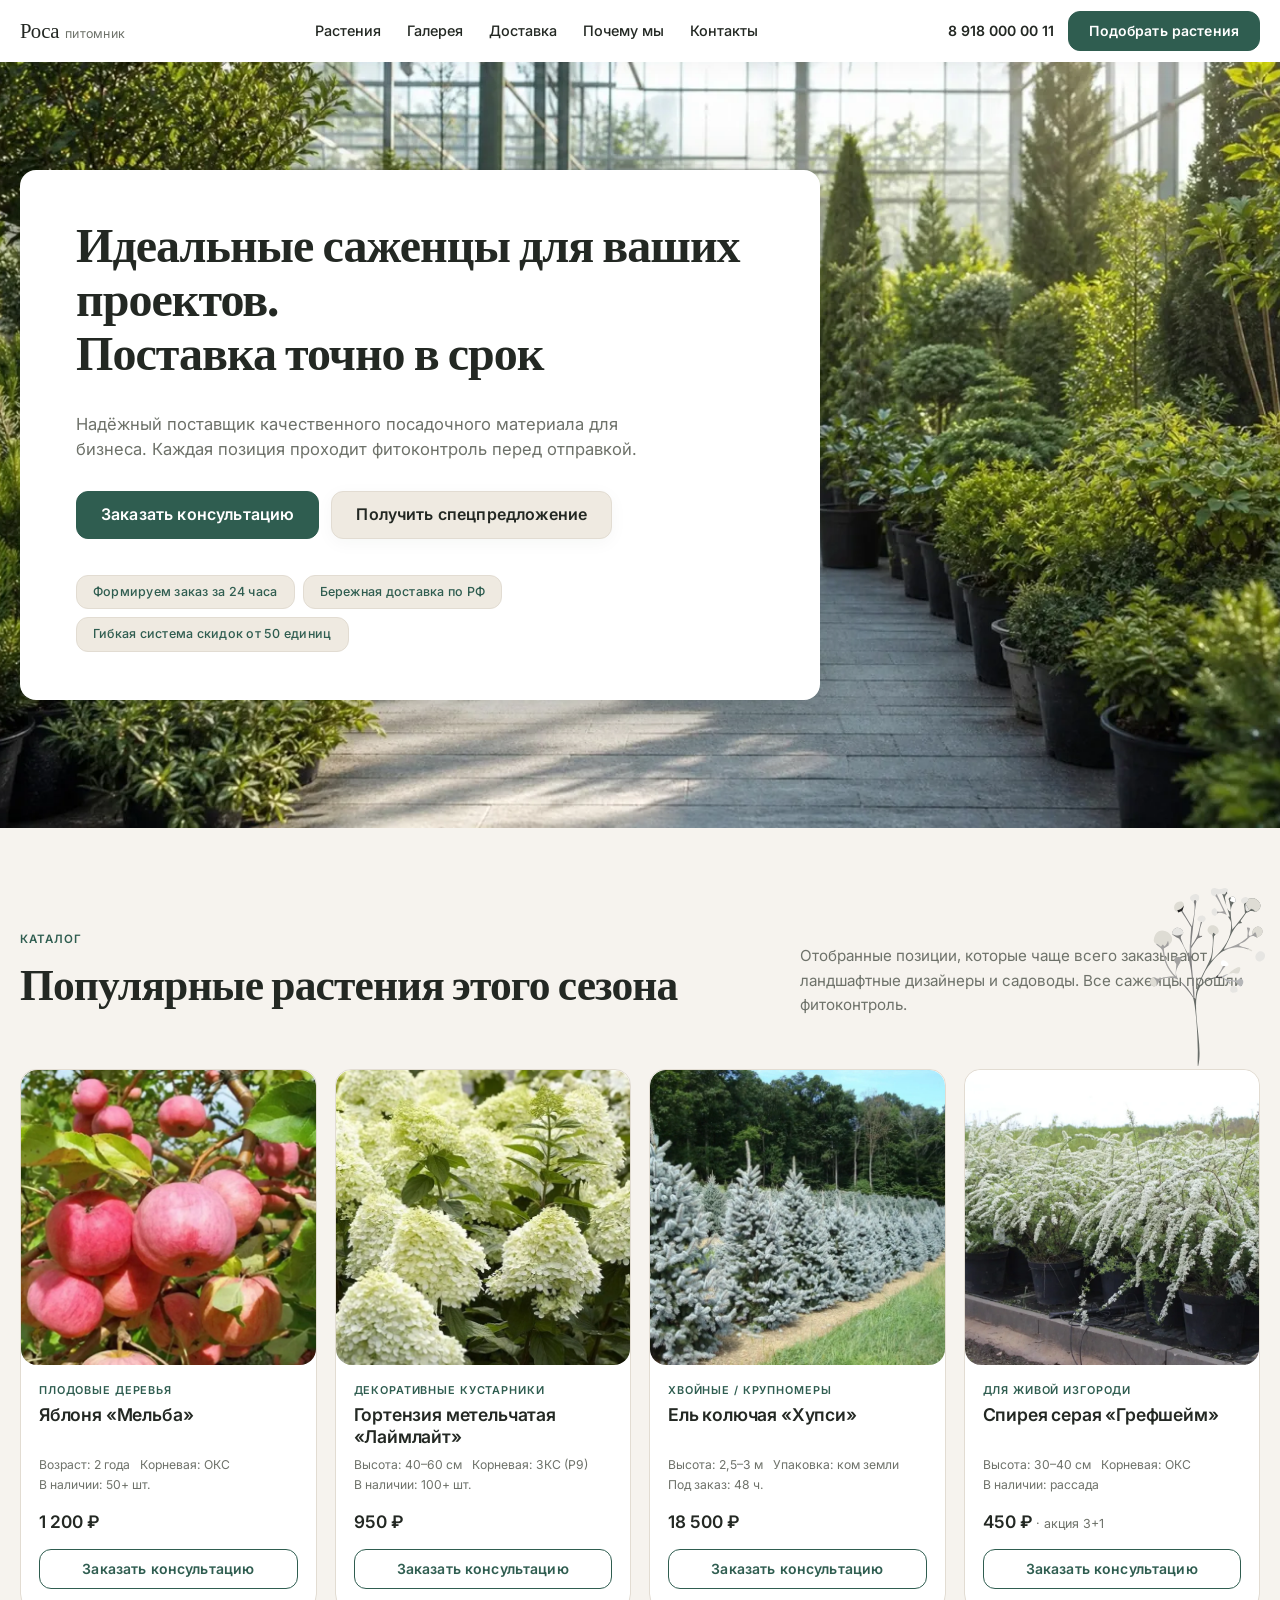
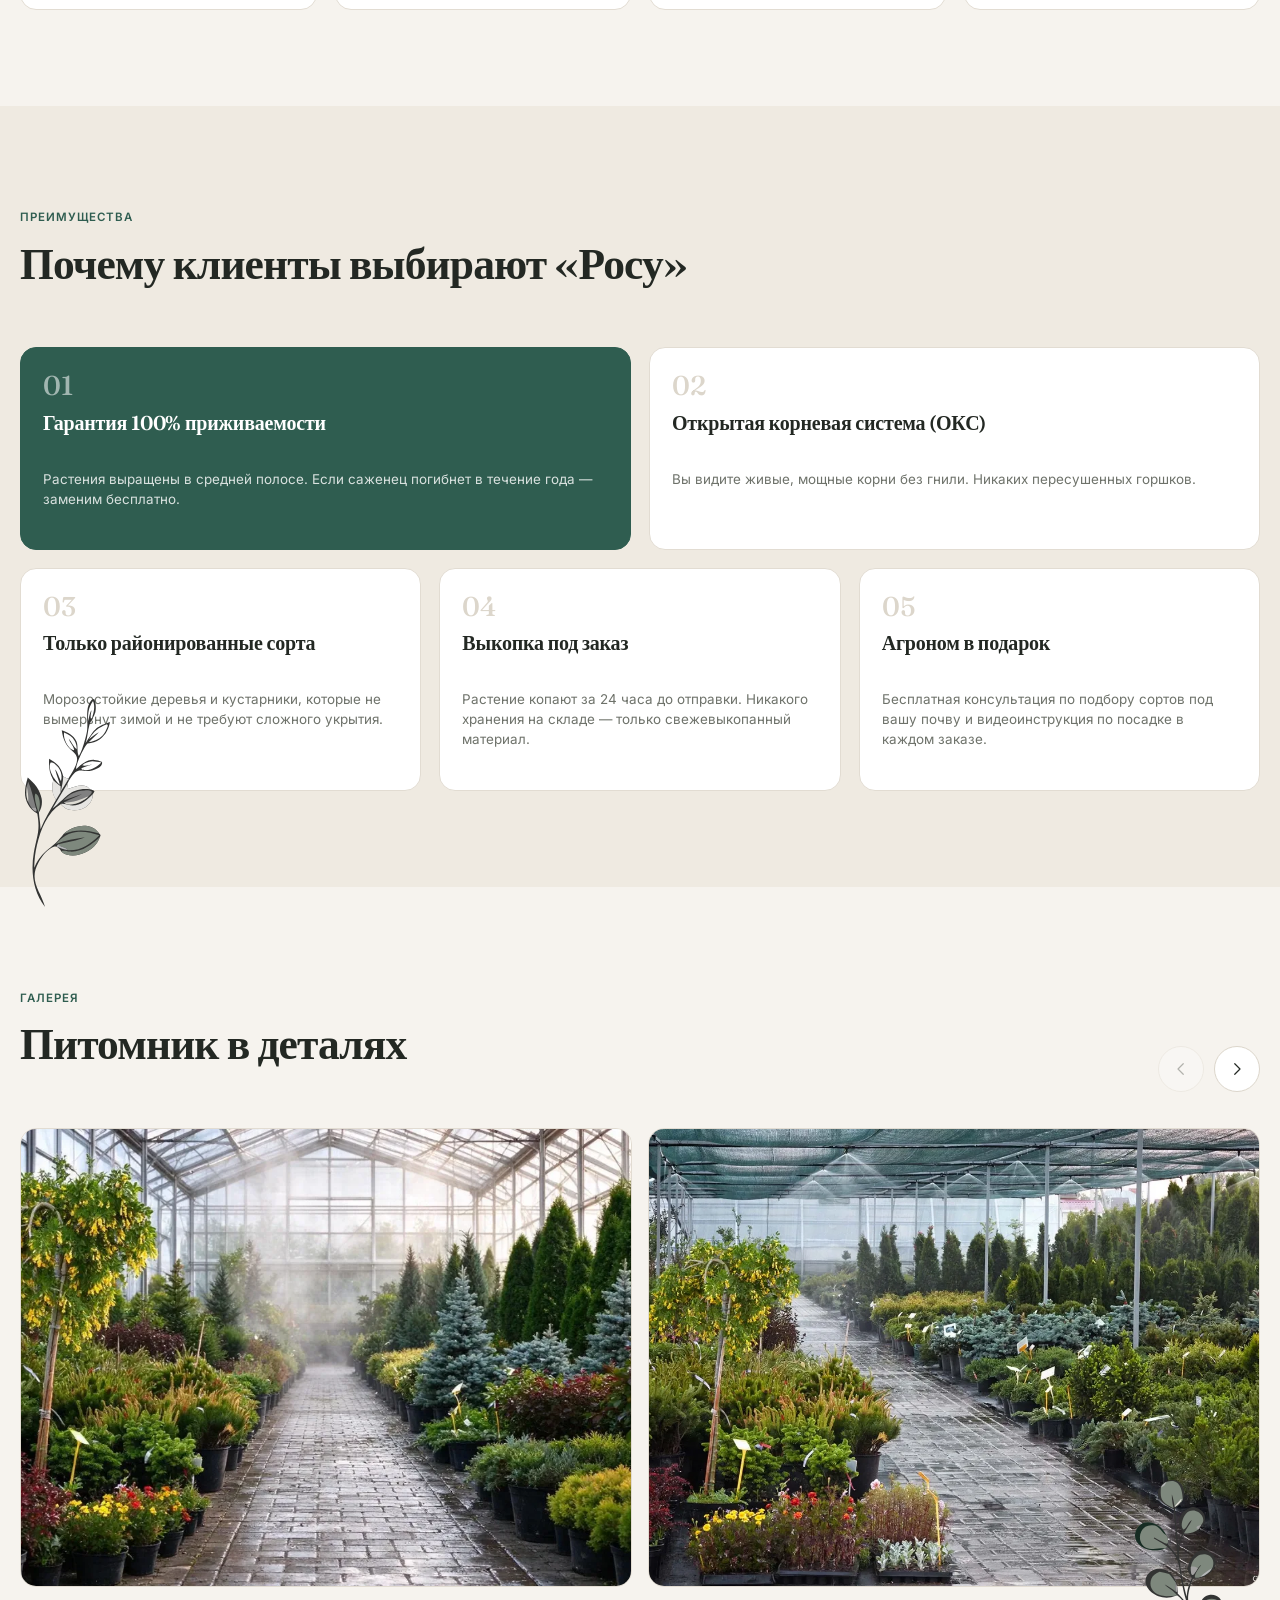
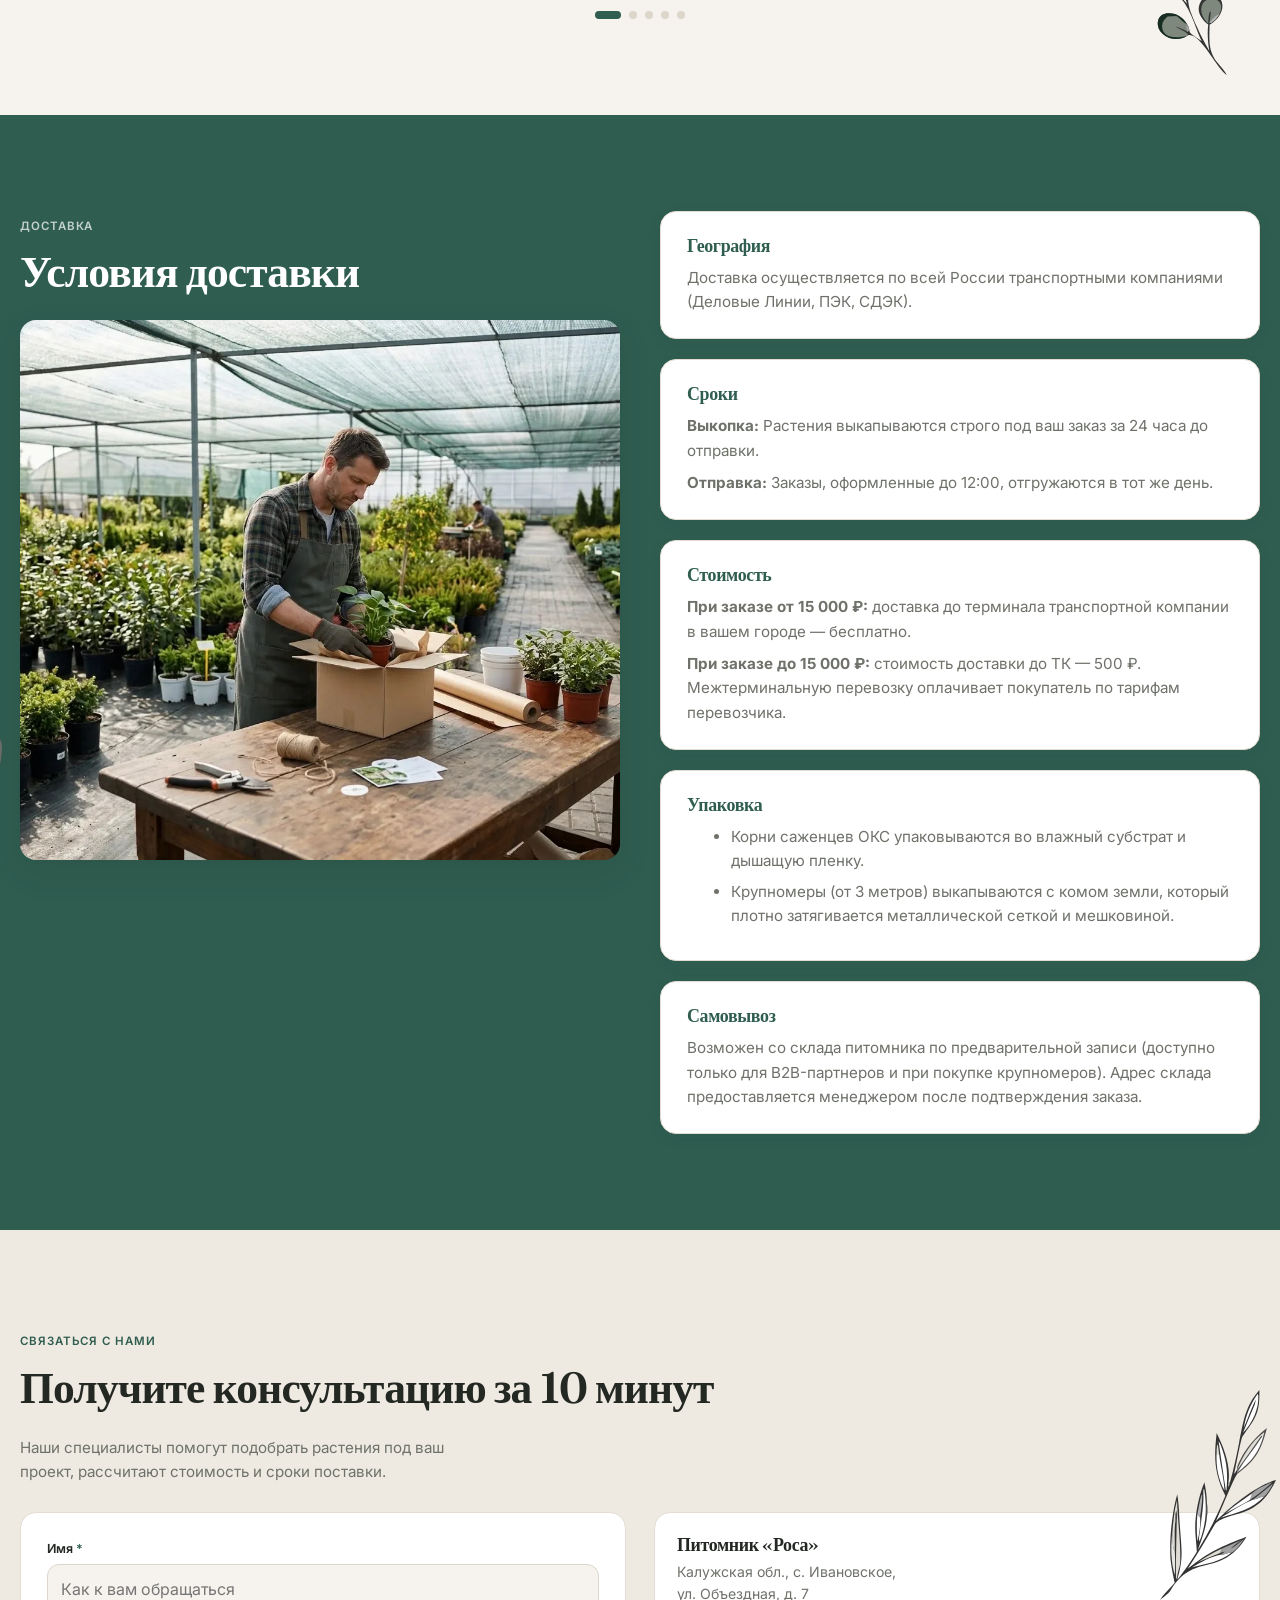
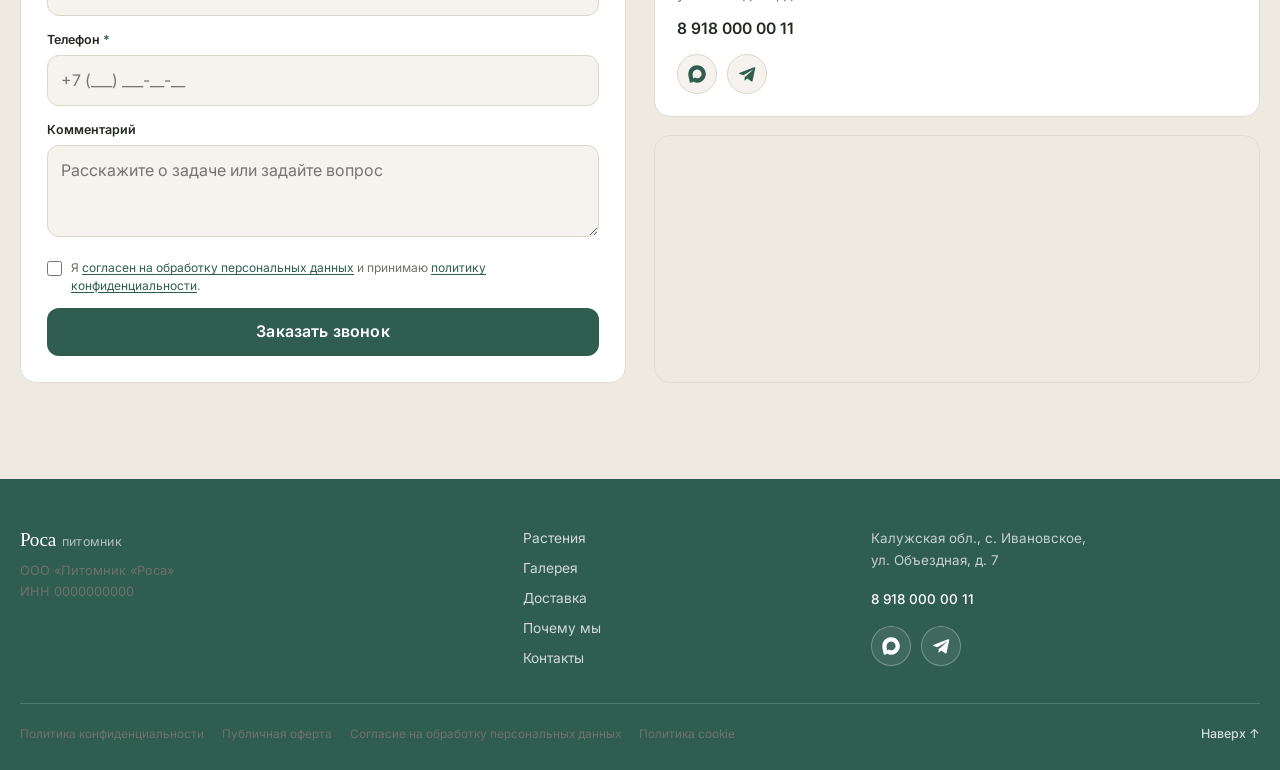
==== commit 9e47a99c: "Изменен дизайн главного экрана, добавлена подложка-карточка под заголовок и кнопки" ====
--- a/index.html
+++ b/index.html
@@ -107,7 +107,7 @@
         />
       </div>
       <div class="container">
-        <div class="hero-content">
+        <div class="hero-card">
           <h1>
             Идеальные саженцы для ваших проектов.<br />Поставка точно в срок
           </h1>
--- a/css/styles.css
+++ b/css/styles.css
@@ -286,7 +286,7 @@
         inset: 0 0 auto 0;
         z-index: 100;
         height: var(--header-h);
-        background: var(--accent);
+        background: var(--card);
         box-shadow: var(--shadow-sm);
         transition: transform 0.2s ease;
         will-change: transform;
@@ -297,7 +297,7 @@
       }
       .site-header--static {
         position: static;
-        background: var(--accent);
+        background: var(--card);
         box-shadow: var(--shadow-sm);
       }
       .header-inner {
@@ -317,7 +317,7 @@
         font-weight: 400;
         font-size: 1.3rem;
         letter-spacing: -0.02em;
-        color: var(--on-accent); /* Белый */
+        color: var(--text); /* тёмный логотип на светлом фоне */
         line-height: 1;
         white-space: nowrap;
         transition: opacity var(--transition);
@@ -329,7 +329,7 @@
         font-family: var(--font-body);
         font-weight: 400;
         font-size: 0.78rem;
-        color: rgba(255, 255, 255, 0.7); /* Полупрозрачный белый */
+        color: var(--text-muted); /* secondary text on light bg */
         letter-spacing: 0.02em;
       }
 
@@ -342,7 +342,7 @@
       .main-nav a {
         font-size: 0.9rem;
         font-weight: 500;
-        color: rgba(255, 255, 255, 0.9);
+        color: var(--text);
         transition: color var(--transition);
         position: relative;
       }
@@ -353,11 +353,11 @@
         bottom: -5px;
         width: 0;
         height: 1px;
-        background: #fff;
+        background: var(--accent);
         transition: width var(--transition);
       }
       .main-nav a:hover {
-        color: #fff;
+        color: var(--accent);
       }
       .main-nav a:hover::after {
         width: 100%;
@@ -373,12 +373,12 @@
       .header-phone {
         font-weight: 600;
         font-size: 0.88rem;
-        color: var(--on-accent);
+        color: var(--text);
         transition: color var(--transition);
         white-space: nowrap;
       }
       .header-phone:hover {
-        color: rgba(255, 255, 255, 0.7);
+        color: var(--text-muted);
       }
 
       /* Светлая кнопка в шапке вместо темной */
@@ -386,14 +386,14 @@
         min-height: var(--btn-h-sm);
         padding: 0 20px;
         font-size: var(--fs-sm);
-        background: transparent;
+        background: var(--accent);
         color: var(--on-accent);
-        border-color: rgba(255, 255, 255, 0.4);
+        border-color: var(--accent);
       }
       .header-cta:hover {
-        background: var(--on-accent);
-        color: var(--text);
-        border-color: var(--on-accent);
+        background: var(--accent-hover);
+        color: var(--on-accent);
+        border-color: var(--accent-hover);
         box-shadow: none;
       }
 
@@ -415,7 +415,7 @@
         left: 10px;
         width: 20px;
         height: 2px;
-        background: var(--on-accent); /* Белый */
+        background: var(--text); /* тёмные линии бургера на светлом фоне */
         border-radius: 2px;
         transition: 0.25s ease;
       }
@@ -520,14 +520,13 @@
       /* ===== HERO ===== */
       .hero {
         position: relative;
-        min-height: 92vh;
         min-height: 92svh;
         display: flex;
-        align-items: flex-end;
+        align-items: center;
         padding-top: calc(var(--header-h) + 40px);
-        padding-bottom: 56px;
+        padding-bottom: 60px;
         overflow: hidden;
-        color: #fff;
+        background: var(--bg);
       }
       .hero-bg {
         position: absolute;
@@ -539,51 +538,33 @@
         width: 100%;
         height: 100%;
         object-fit: cover;
-        object-position: center 45%;
-        animation: heroZoom 22s ease-in-out infinite alternate;
-        transform-origin: 55% 45%;
-      }
-      @keyframes heroZoom {
-        0% {
-          transform: scale(1) translate(0, 0);
-        }
-        100% {
-          transform: scale(1.12) translate(-1.5%, -1%);
-        }
-      }
-
-      .hero::after {
-        content: "";
-        position: absolute;
-        inset: 0;
-        z-index: 1;
-        pointer-events: none;
-        background: linear-gradient(
-          90deg,
-          rgba(0, 0, 0, 0.82) 0%,
-          rgba(0, 0, 0, 0.55) 35%,
-          rgba(0, 0, 0, 0.22) 60%,
-          rgba(0, 0, 0, 0.10) 80%
-        );
-      }
-
+        object-position: center;
+      }
       .hero .container {
         position: relative;
         z-index: 2;
       }
-      .hero-content {
-        max-width: 820px;
+      .hero-card {
+        background: var(--card);
+        border-radius: var(--radius-lg);
+        padding: 48px 56px;
+        max-width: 800px;
+        width: 100%;
+        box-shadow: var(--shadow-lg);
       }
       .hero h1 {
-        color: #fff;
-        text-wrap: balance;
-        margin-bottom: 18px;
-        text-shadow: 0 1px 2px rgba(0, 0, 0, 0.16);
+        font-family: var(--font-head);
+        font-weight: 600;
+        font-size: clamp(1.75rem, 4vw, 3rem);
+        line-height: 1.12;
+        color: var(--text);
+        margin: 0 0 32px;
+        letter-spacing: -0.02em;
       }
       .hero-sub {
         font-size: clamp(0.95rem, 1.3vw, 1.15rem);
         line-height: 1.55;
-        color: rgba(255, 255, 255, 0.92);
+        color: var(--text-muted);
         max-width: 600px;
         margin-bottom: 28px;
       }
@@ -593,6 +574,33 @@
         flex-wrap: wrap;
         gap: 12px;
       }
+      /* Кнопка "Заказать консультацию" — зелёная */
+      .hero-cta .btn--light {
+        background: var(--accent);
+        color: var(--on-accent);
+        border-color: var(--accent);
+        box-shadow: none;
+      }
+      .hero-cta .btn--light:hover {
+        background: var(--accent-hover);
+        color: var(--on-accent);
+        border-color: var(--accent-hover);
+        box-shadow: var(--shadow-accent);
+      }
+      /* Кнопка "Получить спецпредложение" — светлая с легким контрастом к карточке */
+      .hero-cta .btn#specialOfferBtn,
+      .hero-cta .btn:not(.btn--light) {
+        background: var(--bg-alt);
+        color: var(--text);
+        border: 1px solid var(--border);
+        box-shadow: var(--shadow-sm);
+      }
+      .hero-cta .btn#specialOfferBtn:hover,
+      .hero-cta .btn:not(.btn--light):hover {
+        background: var(--bg);
+        border-color: var(--line);
+        box-shadow: var(--shadow-md);
+      }
       .hero-badges {
         display: flex;
         flex-wrap: wrap;
@@ -600,7 +608,7 @@
       }
       .hero-badge {
         padding: 8px 16px;
-        border-radius: 999px;
+        border-radius: var(--radius);
         border: 1px solid var(--border);
         background: var(--bg-alt);
         font-family: var(--font-body);
@@ -609,6 +617,25 @@
         letter-spacing: 0.02em;
         color: var(--accent);
         line-height: 1.3;
+      }
+      @media (max-width: 900px) {
+        .hero-card {
+          padding: 48px 32px;
+          max-width: none;
+        }
+      }
+
+      @media (max-width: 640px) {
+        .hero {
+          padding-bottom: 60px;
+        }
+        .hero-card {
+          padding: 36px 24px;
+          border-radius: var(--radius-lg);
+        }
+        .hero h1 {
+          margin-bottom: 28px;
+        }
       }
 
       /* ===== SECTION HEAD ===== */
@@ -1482,7 +1509,7 @@
       }
       .footer-brand p {
         font-size: 0.8rem;
-        color: rgba(255, 255, 255, 0.7);
+        color: var(--text-muted);
         line-height: 1.6;
         max-width: 320px;
       }
@@ -1517,7 +1544,7 @@
         background: rgba(255, 255, 255, 0.08);
       }
       .site-footer .messenger-link:hover {
-        border-color: rgba(255, 255, 255, 0.7);
+        border-color: var(--text-muted);
         background: rgba(255, 255, 255, 0.16);
       }
       .site-footer .messenger-link svg {
@@ -1541,7 +1568,7 @@
         gap: 6px 18px;
       }
       .footer-legal a {
-        color: rgba(255, 255, 255, 0.7);
+        color: var(--text-muted);
         transition: color var(--transition);
       }
       .footer-legal a:hover {
@@ -1581,9 +1608,6 @@
           min-height: 88svh;
           padding-bottom: 44px;
         }
-        .hero-sub {
-          font-size: 0.98rem;
-        }
         .main-nav {
           display: none;
         }
@@ -1637,16 +1661,7 @@
       }
 
       @media (max-width: 768px) {
-        .hero::after {
-          background: linear-gradient(
-            to top,
-            rgba(0, 0, 0, 0.65) 0%,
-            rgba(0, 0, 0, 0.75) 80%,
-            transparent 100%
-          );
-        }
-        .hero h1,
-        .hero-sub {
+        .hero h1 {
           text-shadow: 0 2px 6px rgba(0, 0, 0, 0.45);
         }
         .gallery-slide {
@@ -1678,17 +1693,6 @@
           min-height: 88svh;
           padding-bottom: 36px;
           padding-top: calc(var(--header-h) + 30px);
-        }
-        .hero-sub {
-          font-size: 0.93rem;
-          margin-bottom: 22px;
-        }
-        .hero-cta {
-          margin-bottom: 28px;
-        }
-        .hero-badge {
-          padding: 7px 12px;
-          font-size: 0.72rem;
         }
         .products-grid {
           grid-template-columns: 1fr;
